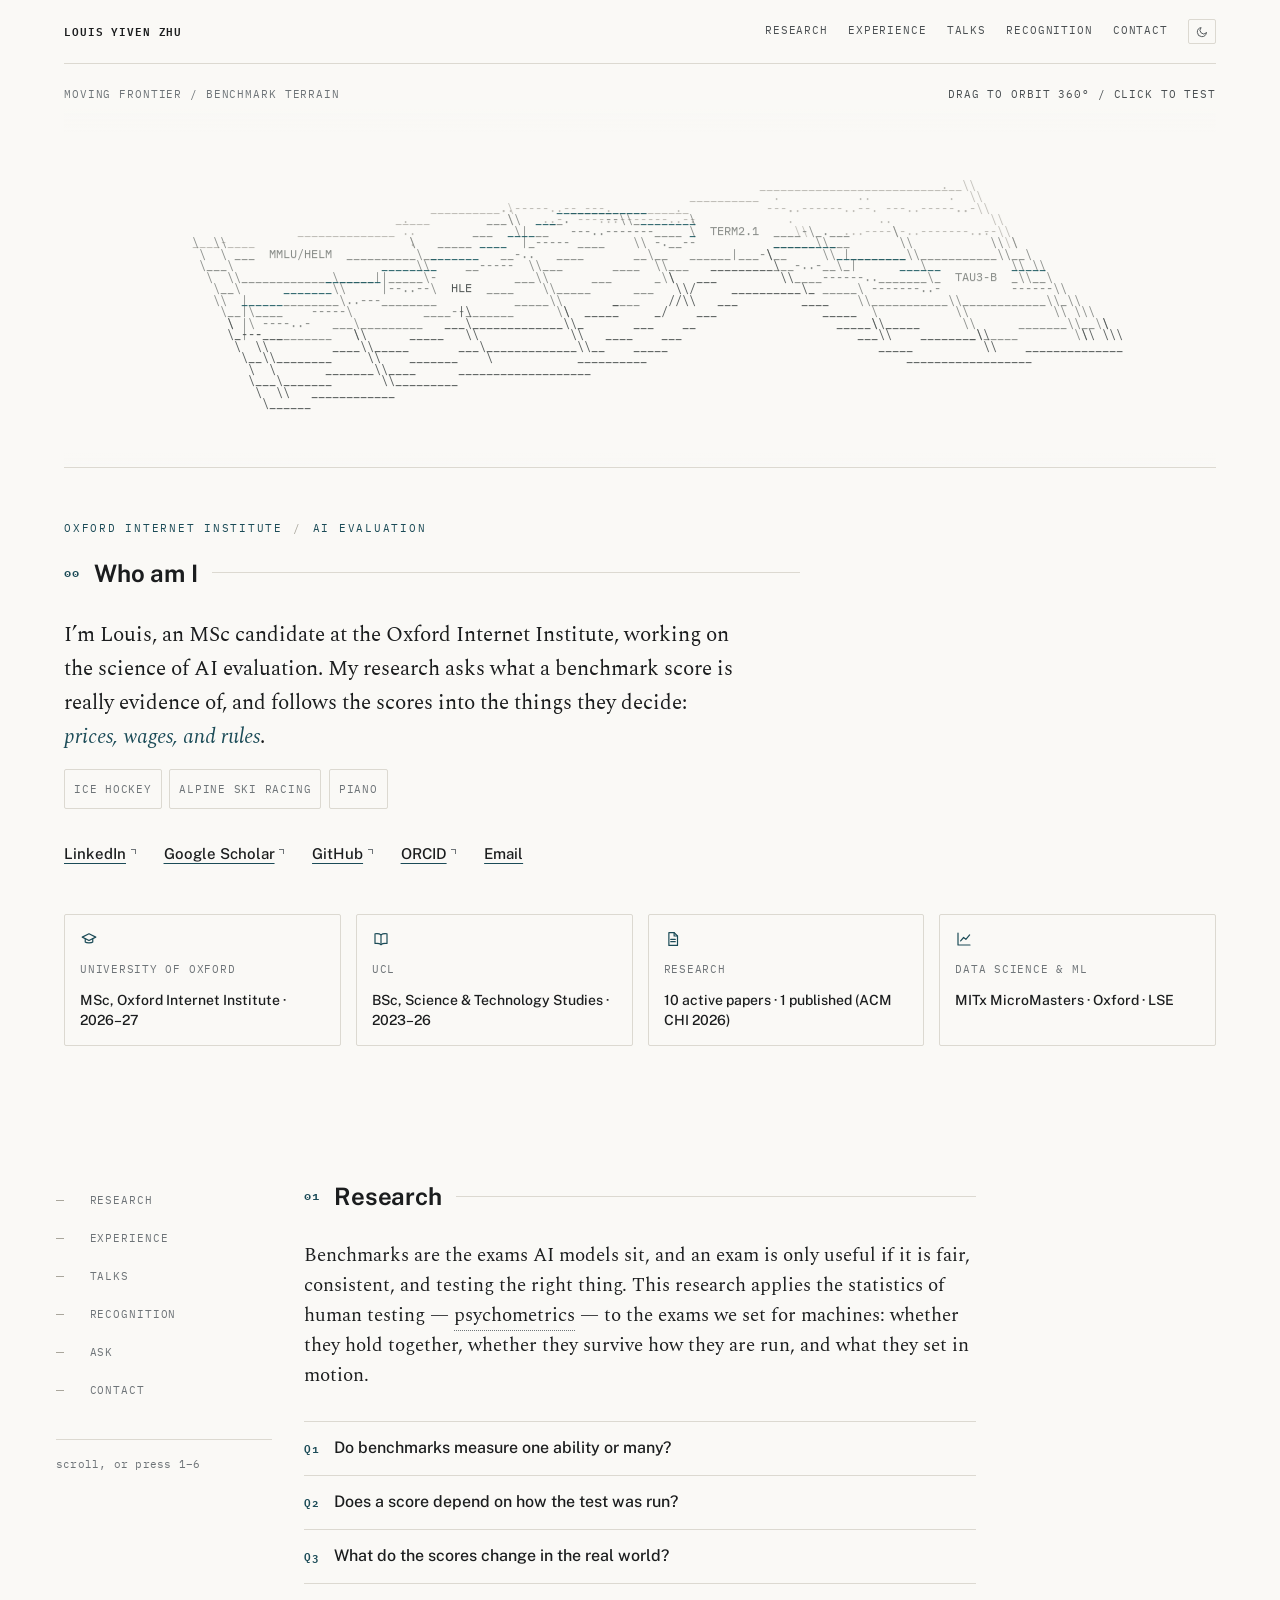
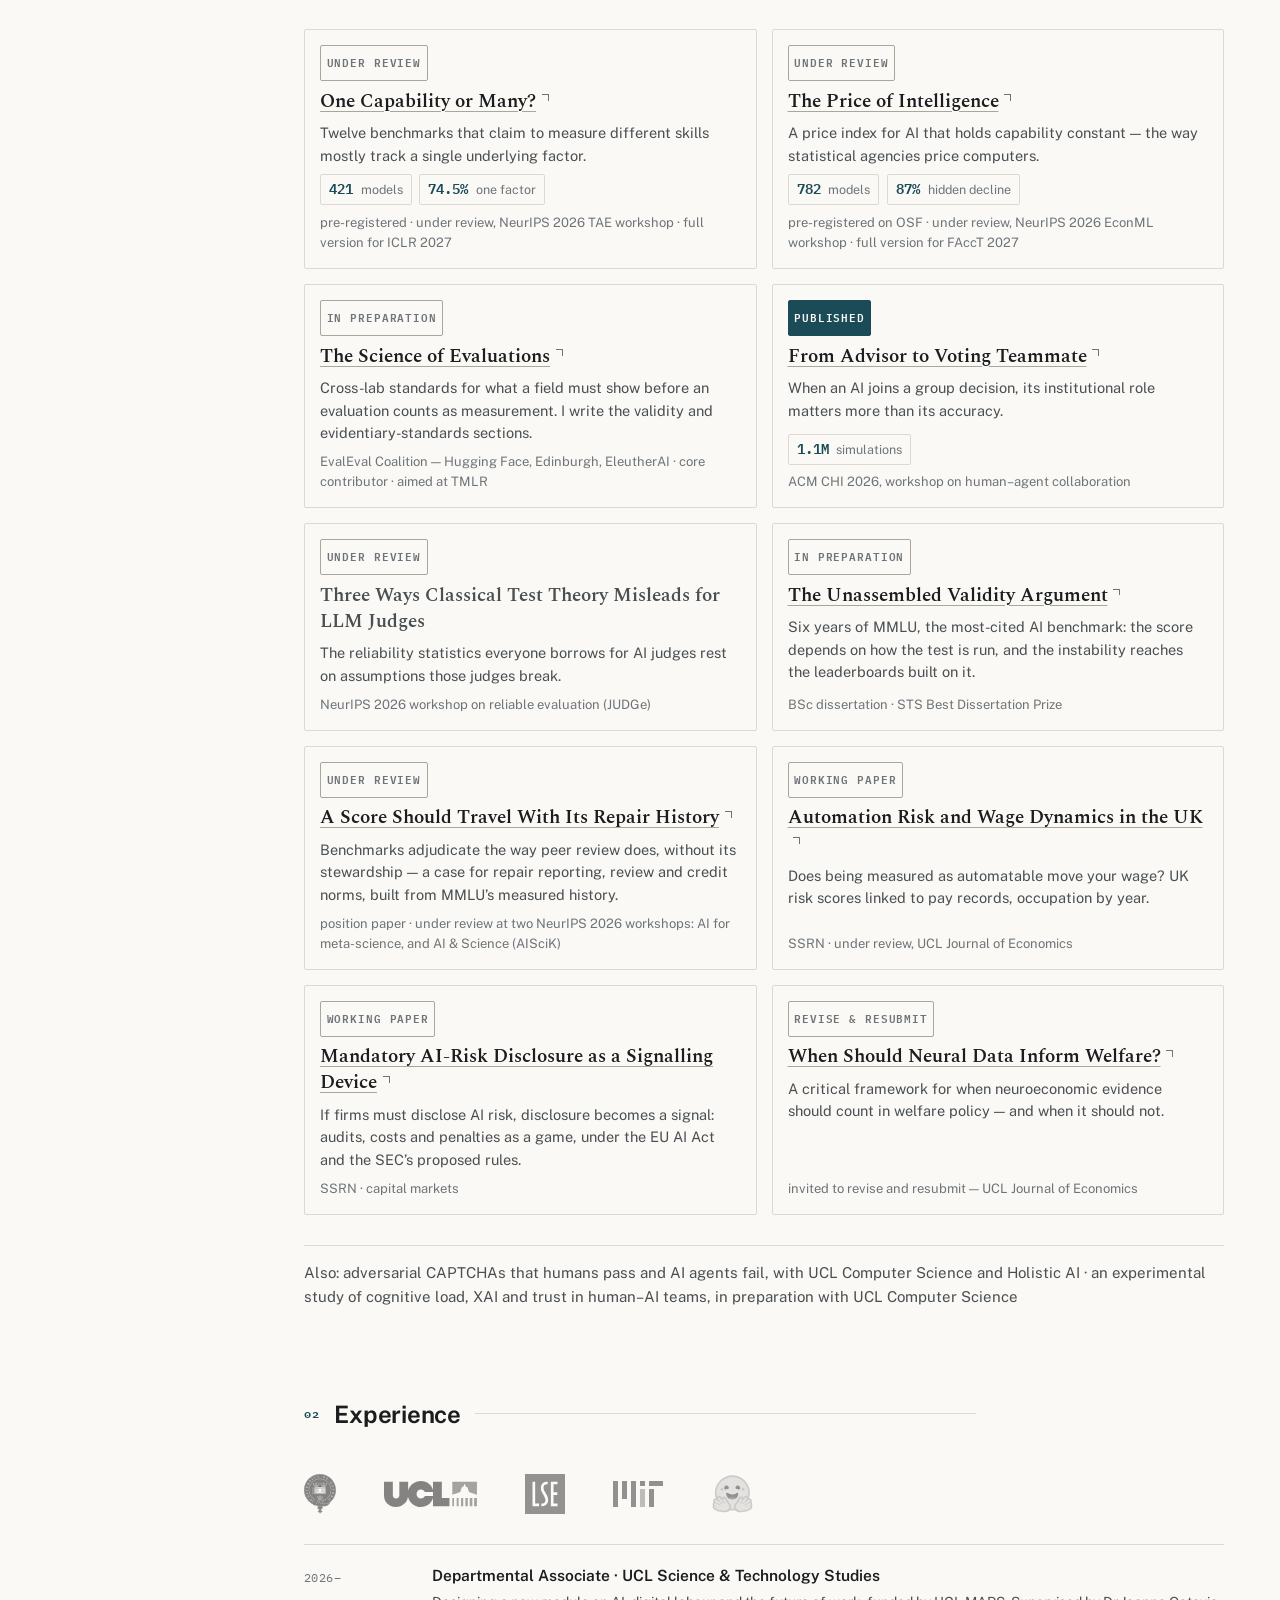
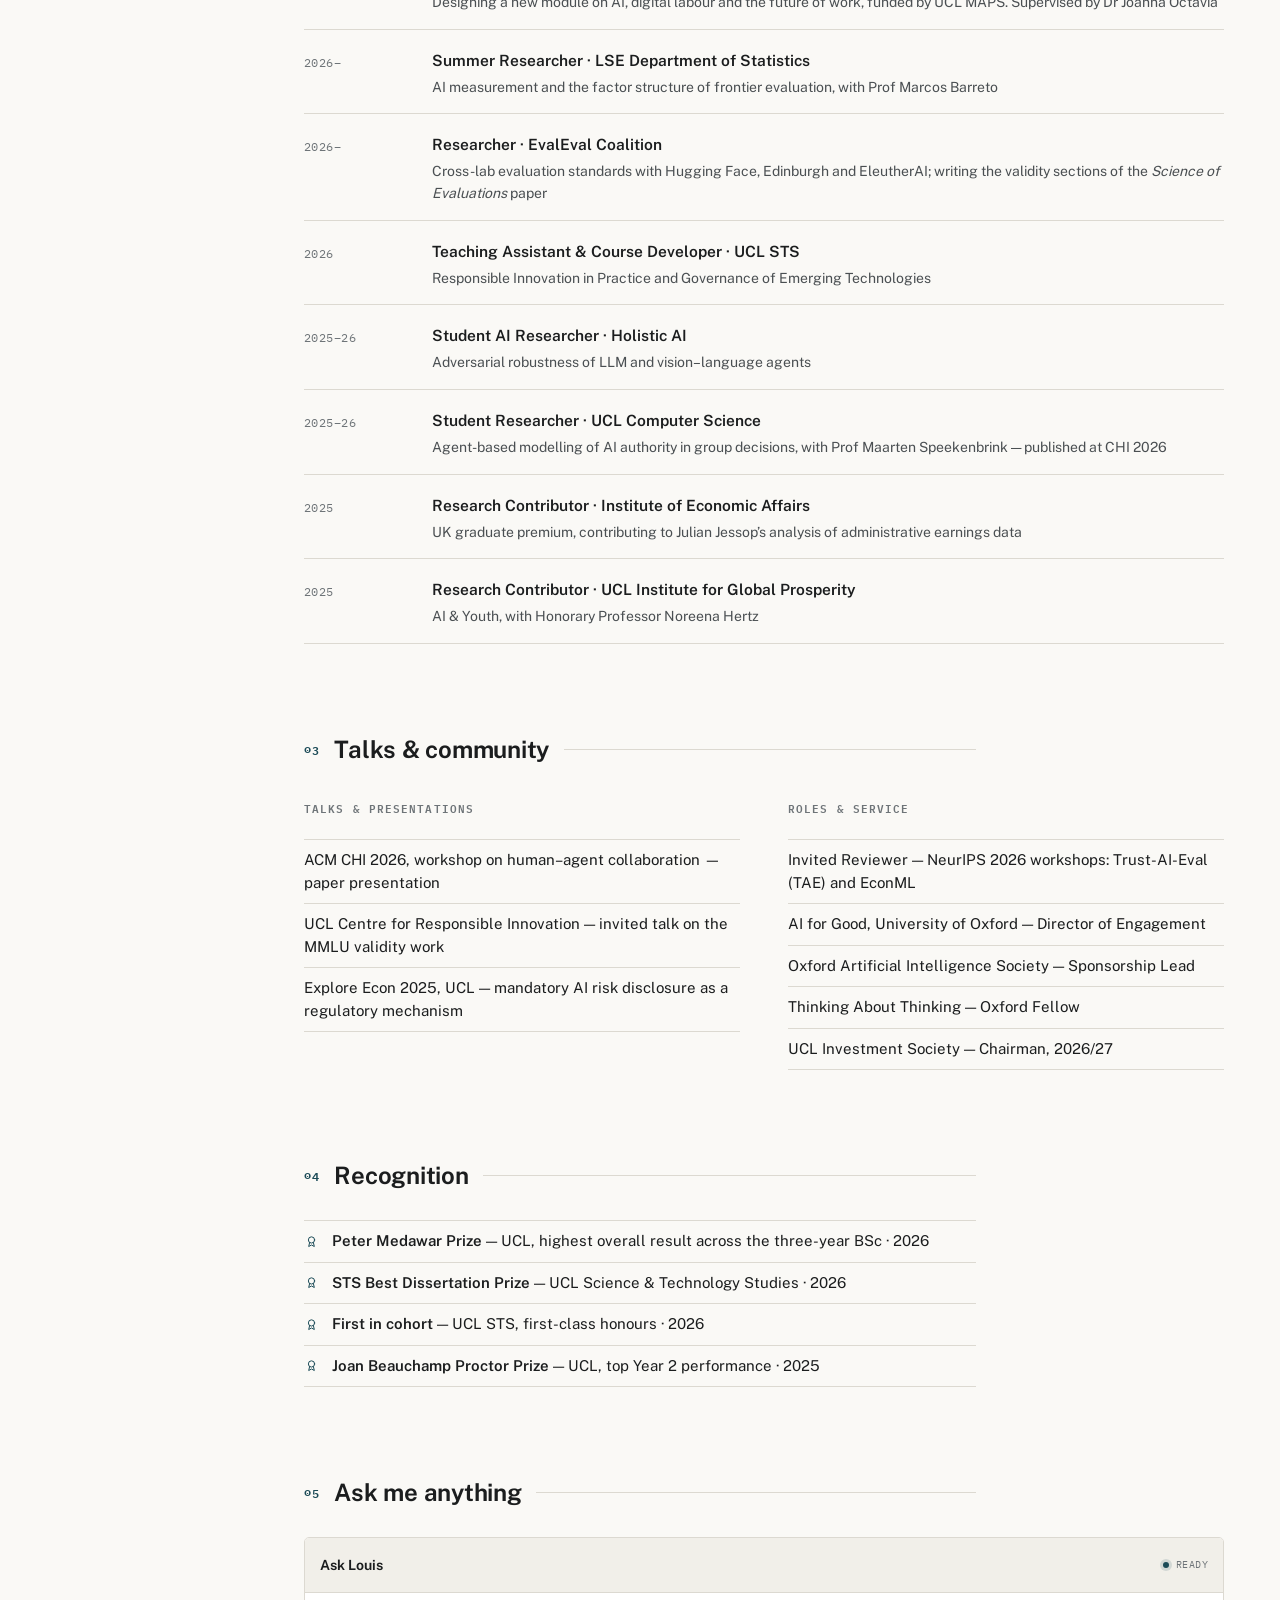
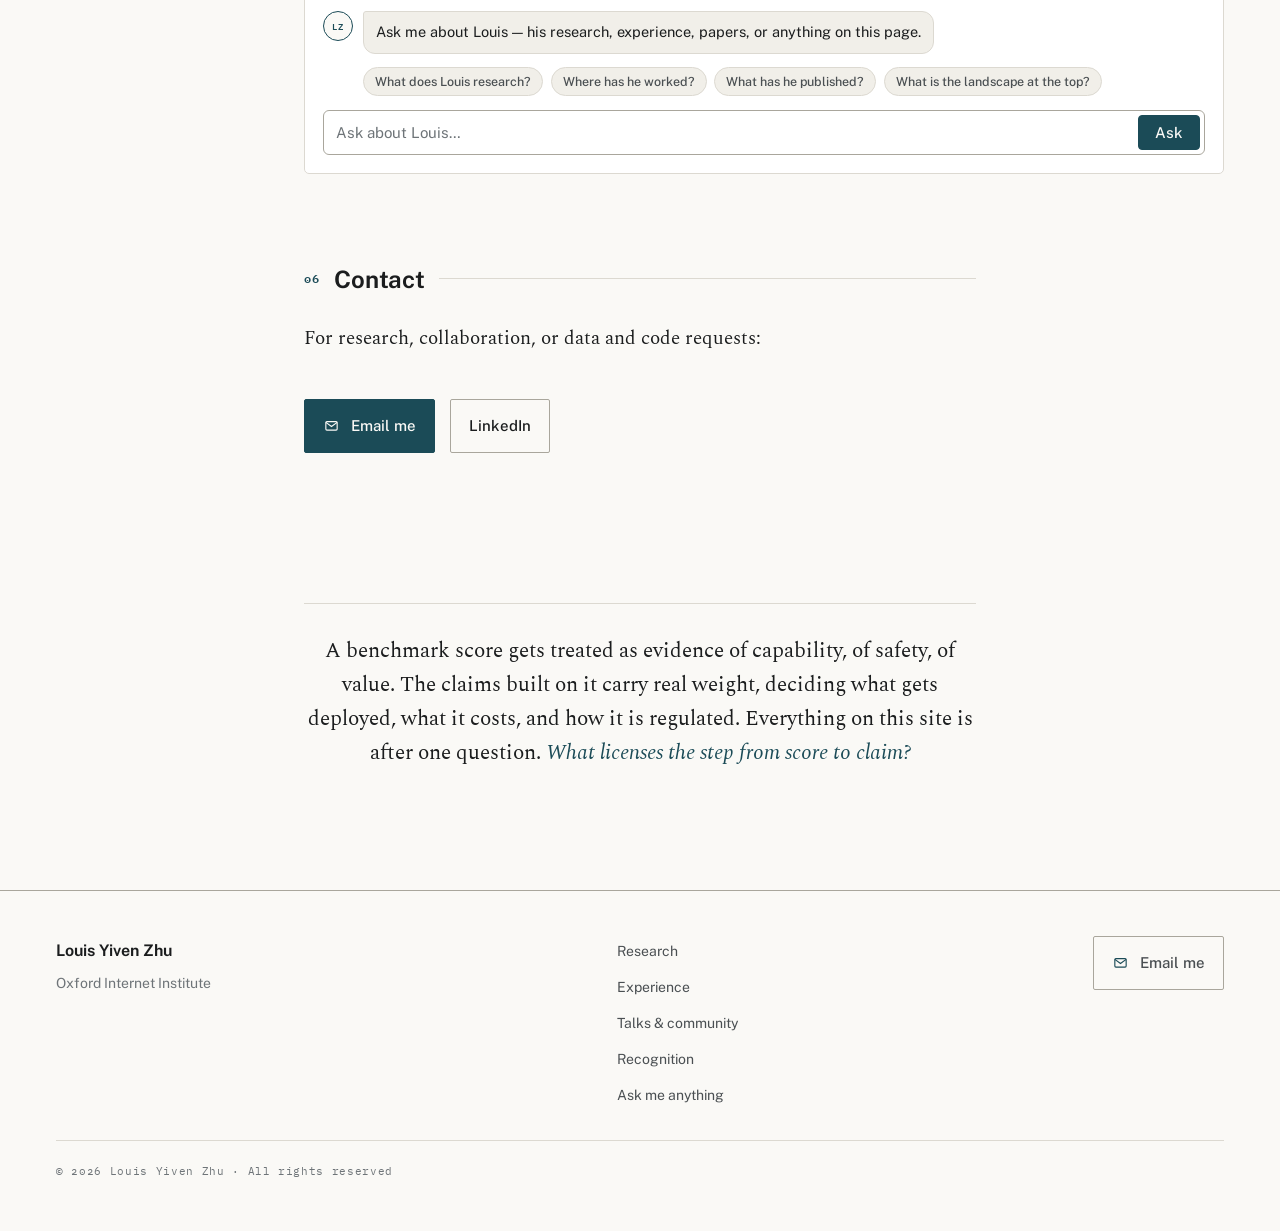
==== index.html @ eb26c384 "Service: also Invited Reviewer for NeurIPS 2026 EconML workshop Co-Authored-By: Claude Fable 5 <nore" ====
<!doctype html>
<html lang="en">
<head>
<meta charset="utf-8">
<meta name="viewport" content="width=device-width, initial-scale=1">
<title>Louis Yiven Zhu</title>
<meta name="description" content="Louis Yiven Zhu — researcher in AI evaluation and measurement. Oxford Internet Institute. Do benchmark scores deserve the weight they carry?">
<meta name="theme-color" content="#FAF9F6">

<link rel="canonical" href="https://louisyzhu.github.io/">
<meta name="author" content="Louis Yiven Zhu">

<!-- who this page is about, for search engines -->
<script type="application/ld+json">
{
  "@context": "https://schema.org",
  "@type": "Person",
  "name": "Louis Yiven Zhu",
  "alternateName": ["Louis Zhu", "Yiven Zhu"],
  "url": "https://louisyzhu.github.io/",
  "jobTitle": "MSc candidate, Oxford Internet Institute",
  "affiliation": { "@type": "CollegeOrUniversity", "name": "University of Oxford" },
  "alumniOf": { "@type": "CollegeOrUniversity", "name": "UCL" },
  "knowsAbout": ["AI evaluation", "psychometrics", "benchmark validity", "economics of AI"],
  "email": "mailto:yiven.zhu@oii.ox.ac.uk",
  "sameAs": [
    "https://www.linkedin.com/in/yiven-z",
    "https://scholar.google.com/citations?user=XCeO1nIAAAAJ",
    "https://github.com/louisyzhu",
    "https://orcid.org/0009-0001-5579-0340"
  ]
}
</script>
<meta property="og:type" content="website">
<meta property="og:url" content="https://louisyzhu.github.io/">
<meta property="og:title" content="Louis Yiven Zhu">
<meta property="og:description" content="Researcher in AI evaluation and measurement — do benchmark scores deserve the weight they carry? Oxford Internet Institute.">
<meta property="og:image" content="https://louisyzhu.github.io/img/og.png">
<meta name="twitter:card" content="summary_large_image">
<meta name="twitter:title" content="Louis Yiven Zhu">
<meta name="twitter:description" content="Researcher in AI evaluation and measurement — do benchmark scores deserve the weight they carry? Oxford Internet Institute.">
<link rel="icon" href="data:image/svg+xml,%3Csvg xmlns='http://www.w3.org/2000/svg' viewBox='0 0 16 16'%3E%3Crect width='16' height='16' fill='%23FAF9F6'/%3E%3Cg fill='%231B4B57'%3E%3Crect x='1' y='1' width='3' height='3'/%3E%3Crect x='5' y='1' width='3' height='3'/%3E%3Crect x='9' y='1' width='3' height='3' opacity='.55'/%3E%3Crect x='13' y='1' width='2' height='3' opacity='.2'/%3E%3Crect x='1' y='5' width='3' height='3'/%3E%3Crect x='5' y='5' width='3' height='3' opacity='.55'/%3E%3Crect x='9' y='5' width='3' height='3' opacity='.2'/%3E%3Crect x='1' y='9' width='3' height='3' opacity='.55'/%3E%3Crect x='5' y='9' width='3' height='3' opacity='.2'/%3E%3Crect x='1' y='13' width='3' height='2' opacity='.2'/%3E%3C/g%3E%3C/svg%3E">

<!-- runs before first paint so a stored theme never flashes -->
<script>var t=localStorage.getItem('theme');if(t)document.documentElement.style.colorScheme=t;</script>

<link rel="preload" href="fonts/spectral-400.woff2" as="font" type="font/woff2" crossorigin>
<link rel="preload" href="fonts/spectral-600.woff2" as="font" type="font/woff2" crossorigin>
<link rel="preload" href="fonts/public-sans-var.woff2" as="font" type="font/woff2" crossorigin>
<link rel="preload" href="fonts/plex-mono-400.woff2" as="font" type="font/woff2" crossorigin>
<link rel="stylesheet" href="styles.css">
</head>
<body id="top">

<svg style="display:none" aria-hidden="true">
  <symbol id="i-cap" viewBox="0 0 24 24"><path d="M3 9.5L12 5l9 4.5-9 4.5-9-4.5z"/><path d="M7 11.8V16c1.8 1.6 8.2 1.6 10 0v-4.2"/></symbol>
  <symbol id="i-award" viewBox="0 0 24 24"><circle cx="12" cy="9.5" r="5"/><path d="M9 13.8L7.5 20l4.5-2.4L16.5 20 15 13.8"/></symbol>
  <symbol id="i-doc" viewBox="0 0 24 24"><path d="M6.5 3.5h7L18 8v12.5H6.5z"/><path d="M13.5 3.5V8H18"/><path d="M9 12.5h6M9 15.5h6"/></symbol>
  <symbol id="i-chart" viewBox="0 0 24 24"><path d="M4 4v16h16"/><path d="M7.5 14.5l4-4.5 3 2.5 5-6"/></symbol>
  <symbol id="i-box" viewBox="0 0 24 24"><path d="M4.5 8L12 4l7.5 4v8L12 20l-7.5-4z"/><path d="M4.5 8L12 12l7.5-4M12 12v8"/></symbol>
  <symbol id="i-shield" viewBox="0 0 24 24"><path d="M12 3.5l7 2.8V12c0 4.5-3 7-7 8.5-4-1.5-7-4-7-8.5V6.3z"/><path d="M9 11.8l2.2 2.2 4-4.4"/></symbol>
  <symbol id="i-book" viewBox="0 0 24 24"><path d="M12 6.5C10 4.8 7 4.5 4 5v13c3-.5 6-.2 8 1.5 2-1.7 5-2 8-1.5V5c-3-.5-6-.2-8 1.5z"/><path d="M12 6.5v13"/></symbol>
  <symbol id="i-mail" viewBox="0 0 24 24"><rect x="4" y="6.5" width="16" height="12" rx="1.5"/><path d="M4.5 8l7.5 5.5L19.5 8"/></symbol>
  <symbol id="i-moon" viewBox="0 0 24 24"><path d="M19.5 13.5A7.8 7.8 0 1110.5 4.5a6.2 6.2 0 009 9z"/></symbol>
</svg>

<a class="skip-link" href="#research">Skip to content</a>
<div class="progress" aria-hidden="true"><b></b></div>

<div class="topbar">
  <p class="wordmark"><a href="#top">Louis Yiven Zhu</a></p>
  <nav aria-label="Primary">
    <a href="#research">research</a>
    <a href="#experience">experience</a>
    <a href="#talks">talks</a>
    <a href="#recognition">recognition</a>
    <a href="#contact">contact</a>
    <button class="icon-btn" id="theme" type="button" aria-label="Invert colours"><svg class="icon"><use href="#i-moon"/></svg></button>
  </nav>
</div>

<!-- ================================================================
     HERO — the moving frontier.
     A live, three-dimensional benchmark landscape drawn only in typed
     characters. Its highlighted frontier moves as the terrain changes;
     hover bends it, dragging changes the view, and clicking sends an
     evaluation pulse across the surface.
     ================================================================ -->
<header class="hero-wrap" id="intro">
  <figure class="banner" id="field" data-scene="frontier" role="img" tabindex="0" aria-label="An interactive three-dimensional ASCII landscape. A raised capability frontier moves across labeled regions for real AI evaluations as the terrain changes. Hover deforms the surface, drag horizontally to orbit through 360 degrees, and click to send an evaluation pulse. Arrow keys orbit the scene and Enter sends the same pulse.">
    <noscript><style>.banner .stack{display:none}.banner{border:0}</style></noscript>
    <div class="banner-head" aria-hidden="true">
      <span>Moving frontier / benchmark terrain</span>
      <span class="hint frontier-readout">drag to orbit 360&deg; &middot; click to test</span>
    </div>
    <div class="stack" aria-hidden="true">
      <pre class="l-far"></pre>
      <pre class="l-ghost"></pre>
      <pre class="l-mid"></pre>
      <pre class="l-near"></pre>
      <pre class="crest"></pre>
      <div class="mist"></div>
    </div>
  </figure>

  <div class="hero">
    <p class="eyebrow"><span>Oxford Internet Institute</span><span class="eyebrow-sep" aria-hidden="true">/</span><span>AI Evaluation</span></p>
    <h1 class="sec-h"><span class="n">00</span>Who am I</h1>
    <p class="lede">I&rsquo;m Louis, an MSc candidate at the Oxford Internet Institute, working on the science of AI evaluation. My research asks what a benchmark score is really evidence of, and follows the scores into the things they decide: <em>prices, wages, and rules</em>.</p>
    <p class="offdesk"><span>ice hockey</span><span>alpine ski racing</span><span>piano</span></p>
    <div class="utility">
      <a class="ext" href="https://www.linkedin.com/in/yiven-z">LinkedIn</a>
      <a class="ext" href="https://scholar.google.com/citations?user=XCeO1nIAAAAJ&amp;hl=en">Google Scholar</a>
      <a class="ext" href="https://github.com/louisyzhu">GitHub</a>
      <a class="ext" href="https://orcid.org/0009-0001-5579-0340">ORCID</a>
      <a href="mailto:yiven.zhu@oii.ox.ac.uk">Email</a>
    </div>
  </div>

  <ul class="facts">
    <li class="fact"><svg class="icon"><use href="#i-cap"/></svg><span class="fact-k">University of Oxford</span><span class="fact-v">MSc, Oxford Internet Institute &middot; 2026&ndash;27</span></li>
    <li class="fact"><svg class="icon"><use href="#i-book"/></svg><span class="fact-k">UCL</span><span class="fact-v">BSc, Science &amp; Technology Studies &middot; 2023&ndash;26</span></li>
    <li class="fact"><svg class="icon"><use href="#i-doc"/></svg><span class="fact-k">Research</span><span class="fact-v">10 active papers &middot; 1 published (ACM CHI 2026)</span></li>
    <li class="fact"><svg class="icon"><use href="#i-chart"/></svg><span class="fact-k">Data Science &amp; ML</span><span class="fact-v">MITx MicroMasters &middot; Oxford &middot; LSE</span></li>
  </ul>
</header>

<main>

  <nav class="spine" aria-label="Sections">
    <ol>
      <li><a href="#research"><span>research</span></a></li>
      <li><a href="#experience"><span>experience</span></a></li>
      <li><a href="#talks"><span>talks</span></a></li>
      <li><a href="#recognition"><span>recognition</span></a></li>
      <li><a href="#ask"><span>ask</span></a></li>
      <li><a href="#contact"><span>contact</span></a></li>
    </ol>
    <p class="legend">scroll, or press 1&ndash;6</p>
  </nav>

  <!-- ============================================================ -->
  <section id="research">
    <h2><span class="n">01</span>Research</h2>

    <p>Benchmarks are the exams AI models sit, and an exam is only useful if it is fair, consistent, and testing the right thing. This research applies the statistics of human testing &mdash; <span class="pop term" tabindex="0">psychometrics<span class="pop-body" role="note">The statistical field behind standardised testing: how to tell whether a test is reliable, comparable, and measuring what it claims.</span></span> &mdash; to the exams we set for machines: whether they hold together, whether they survive how they are run, and what they set in motion.</p>

    <ol class="qlist">
      <li><span class="q-n">Q1</span>Do benchmarks measure one ability or many?</li>
      <li><span class="q-n">Q2</span>Does a score depend on how the test was run?</li>
      <li><span class="q-n">Q3</span>What do the scores change in the real world?</li>
    </ol>

    <div class="pubs">
      <article class="pub">
        <div class="pub-top"><span class="status is-pending">under review</span></div>
        <h3 class="pub-title"><a class="ext" href="https://github.com/louisyzhu/frontier-ai-economic-validity">One Capability or Many?</a></h3>
        <p>Twelve benchmarks that claim to measure different skills mostly track a single underlying factor.</p>
        <p class="stat-row">
          <span class="pop"><span class="stat-chip" tabindex="0"><b>421</b> models</span><span class="pop-body" role="note">Hash-pinned frontier model configurations in the frozen twelve-benchmark battery.</span></span>
          <span class="pop"><span class="stat-chip" tabindex="0"><b>74.5%</b> one factor</span><span class="pop-body" role="note">Share of common variance on the first factor, exploratory factor analysis. As reported in the manuscript.</span></span>
        </p>
        <p class="pub-meta">pre-registered &middot; under review, NeurIPS 2026 TAE workshop &middot; full version for ICLR 2027</p>
      </article>

      <article class="pub">
        <div class="pub-top"><span class="status is-pending">under review</span></div>
        <h3 class="pub-title"><a class="ext" href="https://doi.org/10.17605/OSF.IO/5UQJ2">The Price of Intelligence</a></h3>
        <p>A price index for AI that holds capability constant &mdash; the way statistical agencies price computers.</p>
        <p class="stat-row">
          <span class="pop"><span class="stat-chip" tabindex="0"><b>782</b> models</span><span class="pop-body" role="note">Models in the frozen 31-month price panel, each observation with source URL and archive timestamp.</span></span>
          <span class="pop"><span class="stat-chip" tabindex="0"><b>87%</b> hidden decline</span><span class="pop-body" role="note">Share of the measured decline in the price of capability that standard matched-model methods cannot see, because it arrives through new models rather than price cuts on old ones.</span></span>
        </p>
        <p class="pub-meta">pre-registered on OSF &middot; under review, NeurIPS 2026 EconML workshop &middot; full version for FAccT 2027</p>
      </article>

      <article class="pub">
        <div class="pub-top"><span class="status is-pending">in preparation</span></div>
        <h3 class="pub-title"><a class="ext" href="https://evalevalai.com">The Science of Evaluations</a></h3>
        <p>Cross-lab standards for what a field must show before an evaluation counts as measurement. I write the validity and evidentiary-standards sections.</p>
        <p class="pub-meta">EvalEval Coalition &mdash; Hugging Face, Edinburgh, EleutherAI &middot; core contributor &middot; aimed at TMLR</p>
      </article>

      <article class="pub">
        <div class="pub-top"><span class="status is-published">published</span></div>
        <h3 class="pub-title"><a class="ext" href="https://chi26workshop-human-agent-collaboration.hailab.io/assets/papers/36%20-%20From%20Advisor%20to%20Voting%20Teammate%20Institutional%20Authority%20and%20Information%20Structures%20of%20AI%20Agents%20in%20Bounded-Rational%20Human%20Groups.pdf">From Advisor to Voting Teammate</a></h3>
        <p>When an AI joins a group decision, its institutional role matters more than its accuracy.</p>
        <p class="stat-row">
          <span class="pop"><span class="stat-chip" tabindex="0"><b>1.1M</b> simulations</span><span class="pop-body" role="note">Runs of the agent-based model across authority structures and information conditions.</span></span>
        </p>
        <p class="pub-meta">ACM CHI 2026, workshop on human&ndash;agent collaboration</p>
      </article>

      <article class="pub">
        <div class="pub-top"><span class="status is-pending">under review</span></div>
        <h3 class="pub-title"><a data-todo="ctt-pdf">Three Ways Classical Test Theory Misleads for LLM Judges</a></h3>
        <p>The reliability statistics everyone borrows for AI judges rest on assumptions those judges break.</p>
        <p class="pub-meta">NeurIPS 2026 workshop on reliable evaluation (JUDGe)</p>
      </article>

      <article class="pub">
        <div class="pub-top"><span class="status is-pending">in preparation</span></div>
        <h3 class="pub-title"><a class="ext" href="https://drive.google.com/file/d/16Pul0tHNa0pGW-a8w9Y53BetsqL0BqaO/view">The Unassembled Validity Argument</a></h3>
        <p>Six years of MMLU, the most-cited AI benchmark: the score depends on how the test is run, and the instability reaches the leaderboards built on it.</p>
        <p class="pub-meta">BSc dissertation &middot; STS Best Dissertation Prize</p>
      </article>

      <article class="pub">
        <div class="pub-top"><span class="status is-pending">under review</span></div>
        <h3 class="pub-title"><a class="ext" href="https://doi.org/10.31235/osf.io/7bg8r_v1">A Score Should Travel With Its Repair History</a></h3>
        <p>Benchmarks adjudicate the way peer review does, without its stewardship &mdash; a case for repair reporting, review and credit norms, built from MMLU&rsquo;s measured history.</p>
        <p class="pub-meta">position paper &middot; under review at two NeurIPS 2026 workshops: AI for meta-science, and AI &amp; Science (AISciK)</p>
      </article>

      <article class="pub">
        <div class="pub-top"><span class="status is-pending">working paper</span></div>
        <h3 class="pub-title"><a class="ext" href="https://doi.org/10.2139/ssrn.5736503">Automation Risk and Wage Dynamics in the UK</a></h3>
        <p>Does being measured as automatable move your wage? UK risk scores linked to pay records, occupation by year.</p>
        <p class="pub-meta">SSRN &middot; under review, UCL Journal of Economics</p>
      </article>

      <article class="pub">
        <div class="pub-top"><span class="status is-pending">working paper</span></div>
        <h3 class="pub-title"><a class="ext" href="https://doi.org/10.2139/ssrn.5736722">Mandatory AI-Risk Disclosure as a Signalling Device</a></h3>
        <p>If firms must disclose AI risk, disclosure becomes a signal: audits, costs and penalties as a game, under the EU AI Act and the SEC&rsquo;s proposed rules.</p>
        <p class="pub-meta">SSRN &middot; capital markets</p>
      </article>

      <article class="pub">
        <div class="pub-top"><span class="status is-pending">revise &amp; resubmit</span></div>
        <h3 class="pub-title"><a class="ext" href="https://doi.org/10.48550/arXiv.2511.19548">When Should Neural Data Inform Welfare?</a></h3>
        <p>A critical framework for when neuroeconomic evidence should count in welfare policy &mdash; and when it should not.</p>
        <p class="pub-meta">invited to revise and resubmit &mdash; UCL Journal of Economics</p>
      </article>
    </div>

    <p class="also">Also: adversarial CAPTCHAs that humans pass and AI agents fail, with UCL&nbsp;Computer&nbsp;Science and Holistic&nbsp;AI &middot; an experimental study of cognitive load, XAI and trust in human&ndash;AI teams, in preparation with UCL&nbsp;Computer&nbsp;Science</p>
  </section>

  <!-- ============================================================ -->
  <section id="experience">
    <h2><span class="n">02</span>Experience</h2>

    <div class="orgs" aria-label="Institutions">
      <img src="img/oxford.svg" alt="University of Oxford" class="org org-tall">
      <img src="img/ucl.svg" alt="UCL" class="org">
      <img src="img/lse.svg" alt="LSE" class="org org-tall">
      <img src="img/mit.svg" alt="MIT" class="org">
      <img src="img/hf.svg" alt="Hugging Face" class="org org-tall">
    </div>

    <div class="xp-list">
      <div class="xp">
        <span class="xp-when">2026&ndash;</span>
        <div class="xp-body">
          <p class="xp-role">Departmental Associate &middot; UCL Science &amp; Technology Studies</p>
          <p class="xp-desc">Designing a new module on AI, digital labour and the future of work, funded by UCL MAPS. Supervised by Dr Joanna Octavia</p>
        </div>
      </div>
      <div class="xp">
        <span class="xp-when">2026&ndash;</span>
        <div class="xp-body">
          <p class="xp-role">Summer Researcher &middot; LSE Department of Statistics</p>
          <p class="xp-desc">AI measurement and the factor structure of frontier evaluation, with Prof Marcos Barreto</p>
        </div>
      </div>
      <div class="xp">
        <span class="xp-when">2026&ndash;</span>
        <div class="xp-body">
          <p class="xp-role">Researcher &middot; EvalEval Coalition</p>
          <p class="xp-desc">Cross-lab evaluation standards with Hugging Face, Edinburgh and EleutherAI; writing the validity sections of the <em>Science of Evaluations</em> paper</p>
        </div>
      </div>
      <div class="xp">
        <span class="xp-when">2026</span>
        <div class="xp-body">
          <p class="xp-role">Teaching Assistant &amp; Course Developer &middot; UCL STS</p>
          <p class="xp-desc">Responsible Innovation in Practice and Governance of Emerging Technologies</p>
        </div>
      </div>
      <div class="xp">
        <span class="xp-when">2025&ndash;26</span>
        <div class="xp-body">
          <p class="xp-role">Student AI Researcher &middot; Holistic AI</p>
          <p class="xp-desc">Adversarial robustness of LLM and vision&ndash;language agents</p>
        </div>
      </div>
      <div class="xp">
        <span class="xp-when">2025&ndash;26</span>
        <div class="xp-body">
          <p class="xp-role">Student Researcher &middot; UCL Computer Science</p>
          <p class="xp-desc">Agent-based modelling of AI authority in group decisions, with Prof Maarten Speekenbrink &mdash; published at CHI 2026</p>
        </div>
      </div>
      <div class="xp">
        <span class="xp-when">2025</span>
        <div class="xp-body">
          <p class="xp-role">Research Contributor &middot; Institute of Economic Affairs</p>
          <p class="xp-desc">UK graduate premium, contributing to Julian Jessop&rsquo;s analysis of administrative earnings data</p>
        </div>
      </div>
      <div class="xp">
        <span class="xp-when">2025</span>
        <div class="xp-body">
          <p class="xp-role">Research Contributor &middot; UCL Institute for Global Prosperity</p>
          <p class="xp-desc">AI &amp; Youth, with Honorary Professor Noreena Hertz</p>
        </div>
      </div>
    </div>
  </section>

  <!-- ============================================================ -->
  <section id="talks">
    <h2><span class="n">03</span>Talks &amp; community</h2>

    <div class="cols-2">
      <div>
        <h3 class="mini-h">Talks &amp; presentations</h3>
        <ul class="plain-list">
          <li>ACM CHI 2026, workshop on human&ndash;agent collaboration &mdash; paper presentation</li>
          <li>UCL Centre for Responsible Innovation &mdash; invited talk on the MMLU validity work</li>
          <li>Explore Econ 2025, UCL &mdash; mandatory AI risk disclosure as a regulatory mechanism</li>
        </ul>
      </div>
      <div>
        <h3 class="mini-h">Roles &amp; service</h3>
        <ul class="plain-list">
          <li>Invited Reviewer &mdash; NeurIPS 2026 workshops: Trust-AI-Eval (TAE) and EconML</li>
          <li>AI for Good, University of Oxford &mdash; Director of Engagement</li>
          <li>Oxford Artificial Intelligence Society &mdash; Sponsorship Lead</li>
          <li>Thinking About Thinking &mdash; Oxford Fellow</li>
          <li>UCL Investment Society &mdash; Chairman, 2026/27</li>
        </ul>
      </div>
    </div>
  </section>

  <!-- ============================================================ -->
  <section id="recognition">
    <h2><span class="n">04</span>Recognition</h2>

    <ul class="plain-list award-list">
      <li><svg class="icon"><use href="#i-award"/></svg><span><strong>Peter Medawar Prize</strong> &mdash; UCL, highest overall result across the three-year BSc &middot; 2026</span></li>
      <li><svg class="icon"><use href="#i-award"/></svg><span><strong>STS Best Dissertation Prize</strong> &mdash; UCL Science &amp; Technology Studies &middot; 2026</span></li>
      <li><svg class="icon"><use href="#i-award"/></svg><span><strong>First in cohort</strong> &mdash; UCL STS, first-class honours &middot; 2026</span></li>
      <li><svg class="icon"><use href="#i-award"/></svg><span><strong>Joan Beauchamp Proctor Prize</strong> &mdash; UCL, top Year 2 performance &middot; 2025</span></li>
    </ul>
  </section>

  <!-- ============================================================ -->
  <section id="ask">
    <h2><span class="n">05</span>Ask me anything</h2>

    <div class="chat">
      <div class="chat-head">
        <div>
          <strong>Ask Louis</strong>
        </div>
        <span class="chat-state"><i></i>ready</span>
      </div>
      <div class="chat-log" id="chat-log" aria-live="polite"></div>
      <div class="chat-chips" id="chat-chips">
        <button type="button">What does Louis research?</button>
        <button type="button">Where has he worked?</button>
        <button type="button">What has he published?</button>
        <button type="button">What is the landscape at the top?</button>
      </div>
      <form class="chat-bar" id="chat-form">
        <input id="chat-in" type="text" placeholder="Ask about Louis&hellip;" autocomplete="off" aria-label="Ask a question about Louis">
        <button class="email-card" type="submit">Ask</button>
      </form>
    </div>
  </section>

  <!-- ============================================================ -->
  <section id="contact">
    <h2><span class="n">06</span>Contact</h2>

    <p>For research, collaboration, or data and code requests:</p>

    <p class="email"><a class="email-card" href="mailto:yiven.zhu@oii.ox.ac.uk"><svg class="icon"><use href="#i-mail"/></svg>Email me</a>
    <a class="email-card" href="https://www.linkedin.com/in/yiven-z">LinkedIn</a></p>
  </section>

</main>

<aside class="outro">
  <p>A benchmark score gets treated as evidence of capability, of safety, of value. The claims built on it carry real weight, deciding what gets deployed, what it costs, and how it is regulated. Everything on this site is after one question. <em>What licenses the step from score to claim?</em></p>
</aside>

<footer class="page-footer">
  <div class="foot-grid">
    <div>
      <p class="foot-name">Louis Yiven Zhu</p>
      <p class="foot-sub">Oxford Internet Institute</p>
    </div>
    <nav class="foot-toc" aria-label="Footer">
      <a href="#research">Research</a>
      <a href="#experience">Experience</a>
      <a href="#talks">Talks &amp; community</a>
      <a href="#recognition">Recognition</a>
      <a href="#ask">Ask me anything</a>
    </nav>
    <div class="foot-contact">
      <a class="email-card" href="mailto:yiven.zhu@oii.ox.ac.uk"><svg class="icon"><use href="#i-mail"/></svg>Email me</a>
    </div>
  </div>
  <p class="foot-legal">&copy; 2026 Louis Yiven Zhu &middot; All rights reserved</p>
</footer>

<script src="banner.js"></script>
<script src="site.js"></script>
<script src="ask.js"></script>
</body>
</html>
---- styles.css ----
/* =====================================================================
   Louis Yiven Zhu — personal site
   hand-written. no build step. no framework. no CDN.

   Bone paper, one petrol ink for meaning, Spectral for prose,
   Public Sans for labels, Plex Mono for data. Margins sit on a 30px
   grid; colour is never decorative.
   ===================================================================== */

/* ------------------------------------------------------------------ */
/* 0. FACES — all SIL OFL, all first-party                             */
/* ------------------------------------------------------------------ */

@font-face {
  font-family: "Spectral";
  src: url("fonts/spectral-400.woff2") format("woff2");
  font-weight: 400; font-style: normal; font-display: swap;
}
@font-face {
  font-family: "Spectral";
  src: url("fonts/spectral-400i.woff2") format("woff2");
  font-weight: 400; font-style: italic; font-display: swap;
}
@font-face {
  font-family: "Spectral";
  src: url("fonts/spectral-600.woff2") format("woff2");
  font-weight: 600; font-style: normal; font-display: swap;
}
@font-face {
  font-family: "Public Sans";
  src: url("fonts/public-sans-var.woff2") format("woff2");
  font-weight: 100 900; font-style: normal; font-display: swap;
}
@font-face {
  font-family: "IBM Plex Mono";
  src: url("fonts/plex-mono-400.woff2") format("woff2");
  font-weight: 400; font-style: normal; font-display: swap;
}
@font-face {
  font-family: "IBM Plex Mono";
  src: url("fonts/plex-mono-600.woff2") format("woff2");
  font-weight: 600; font-style: normal; font-display: swap;
}

/* ------------------------------------------------------------------ */
/* 1. TOKENS                                                           */
/* ------------------------------------------------------------------ */

:root {
  /* light is the default for everyone; dark is a choice via the toggle */
  color-scheme: light;

  /* surfaces */
  --paper:        light-dark(#FAF9F6, #16181A);
  --paper-sunk:   light-dark(#F1EFE9, #1E2124);
  --paper-raised: light-dark(#FFFFFF, #23272A);

  /* inks */
  --ink:          light-dark(#1B1D1E, #E6E4DF);
  --ink-2:        light-dark(#4A4F52, #B2AFa8);
  --ink-3:        light-dark(#6E7478, #8C9092);

  /* rules */
  --rule:         light-dark(#DCD9D1, #32373A);
  --rule-strong:  light-dark(#A9A69C, #4C5255);

  /* signal — dark mode runs muted eucalyptus, not neon cyan */
  --signal:       light-dark(#1B4B57, #9FC6BB);
  --signal-lift:  light-dark(#0F3944, #C2DCD3);
  --signal-wash:  light-dark(rgba(27, 75, 87, .14), rgba(159, 198, 187, .16));

  /* The field has three legible depths. Teal identifies the moving
     capability frontier and user-triggered evaluation pulses. */
  --line-far:     light-dark(#BCBAB4, #484E4F);
  --line-mid:     light-dark(#858985, #717978);
  --line-near:    light-dark(#4E5453, #AAB0AC);
  --line-accent:  light-dark(#1B5961, #9FC6BB);

  /* type */
  --font-prose: "Spectral", Charter, "Iowan Old Style", Georgia, serif;
  --font-label: "Public Sans", -apple-system, "Helvetica Neue", Arial, sans-serif;
  --font-data:  "IBM Plex Mono", ui-monospace, "SF Mono", Menlo, monospace;

  /* rhythm */
  --line: 30px;
  --measure: 42rem;
  --note: 14rem;
  --gutter: 2rem;
  --edge: 1.5rem;
  --page-max: 1200px;

  /* motion */
  --ease-quiet: cubic-bezier(.22, .61, .36, 1);
  --ease-tick:  cubic-bezier(.40, .00, .20, 1);
}

/* ------------------------------------------------------------------ */
/* 2. BASE                                                             */
/* ------------------------------------------------------------------ */

*, *::before, *::after { box-sizing: border-box; }

html { scroll-behavior: smooth; }

body {
  margin: 0;
  background: var(--paper);
  color: var(--ink);
  font-family: var(--font-prose);
  font-size: 19px;
  line-height: var(--line);
  font-variant-numeric: oldstyle-nums proportional-nums;
  font-feature-settings: 'onum' 1, 'pnum' 1, 'liga' 1, 'kern' 1;
  text-rendering: optimizeLegibility;
  -webkit-font-smoothing: antialiased;
  -moz-osx-font-smoothing: grayscale;
}

html.theming body,
html.theming body * { transition: background-color 240ms linear, color 240ms linear, border-color 240ms linear; }

table, .fig, .stat, code, .status, .spine, .banner, .stat-chip b, .xp-when {
  font-variant-numeric: lining-nums tabular-nums;
  font-feature-settings: 'lnum' 1, 'tnum' 1;
}

p { margin: 0 0 15px; }
p:last-child { margin-bottom: 0; }
h1, h2, h3 { margin: 0; font-weight: 600; }

::selection { background: var(--signal-wash); }

:focus-visible {
  outline: 2px solid var(--signal);
  outline-offset: 2px;
  border-radius: 2px;
}

[id] { scroll-margin-top: calc(var(--line) * 2); }

.skip-link {
  position: absolute; left: -9999px;
  background: var(--paper-raised); color: var(--ink);
  padding: .5rem 1rem; border: 1px solid var(--rule-strong); z-index: 60;
}
.skip-link:focus { left: 1rem; top: 1rem; }

.progress {
  position: fixed; top: 0; left: 0; right: 0;
  height: 2px; z-index: 55; pointer-events: none;
}
.progress b {
  display: block; height: 100%;
  background: var(--signal);
  transform: scaleX(0);
  transform-origin: left;
  opacity: .8;
}

.icon {
  width: 1.05em; height: 1.05em;
  fill: none; stroke: currentColor;
  stroke-width: 1.6; stroke-linecap: round; stroke-linejoin: round;
  vertical-align: -0.18em; flex-shrink: 0;
}

/* ------------------------------------------------------------------ */
/* 3. GRID                                                             */
/* ------------------------------------------------------------------ */

main, .page-footer {
  display: grid;
  grid-template-columns:
    [screen-start] minmax(var(--edge), 1fr)
    [page-start note-start] minmax(0, var(--note))
    [text-start] min(var(--measure), 100% - var(--edge) * 2)
    [text-end] minmax(0, var(--note))
    [note-end page-end] minmax(var(--edge), 1fr)
    [screen-end];
  column-gap: var(--gutter);
}

.page-footer > * { grid-column: page; }

main > section {
  grid-column: text-start / note-end;
  display: grid;
  grid-template-columns: subgrid;
  align-content: start;
}
main > section > * { grid-column: text; }

.l-note { grid-column: text-end / note-end; }

@media (max-width: 64rem) {
  main, .page-footer {
    grid-template-columns:
      [screen-start] var(--edge)
      [page-start note-start text-start] minmax(0, 1fr)
      [text-end note-end page-end] var(--edge)
      [screen-end];
    column-gap: 0;
  }
}

/* ------------------------------------------------------------------ */
/* 4. TOPBAR                                                           */
/* ------------------------------------------------------------------ */

.topbar {
  display: flex;
  justify-content: space-between;
  align-items: center;
  gap: 7.5px 1.5rem;
  flex-wrap: wrap;
  padding: 15px var(--edge);
  max-width: var(--page-max);
  margin: 0 auto;
  font-family: var(--font-data);
  font-size: 11px;
  letter-spacing: .08em;
  text-transform: uppercase;
}
.topbar .wordmark { margin: 0; font-weight: 600; }
.topbar a {
  color: var(--ink-2);
  text-decoration: none;
  padding-bottom: 2px;
  border-bottom: 1px solid transparent;
  transition: color 140ms var(--ease-tick), border-color 140ms var(--ease-tick);
}
.topbar a:hover { color: var(--signal); border-bottom-color: var(--signal); }
.topbar .wordmark a { color: var(--ink); border-bottom: none; }
.topbar nav { display: flex; gap: 1.25rem; align-items: center; flex-wrap: wrap; }

@media (max-width: 40rem) {
  .topbar {
    display: grid;
    grid-template-columns: minmax(0, 1fr) auto;
    align-items: start;
    gap: 9px;
    padding-block: 12px;
    position: relative;
  }
  .topbar nav {
    grid-column: 1 / -1;
    flex-wrap: nowrap;
    gap: .75rem;
    font-size: 10.5px;
    overflow-x: auto;
    padding: 1px 0 3px;
    scrollbar-width: none;
    -webkit-overflow-scrolling: touch;
  }
  .topbar nav::-webkit-scrollbar { display: none; }
  .topbar nav > * { flex: 0 0 auto; }
  .topbar nav .icon-btn {
    position: absolute;
    top: 10px;
    right: var(--edge);
  }
}

.icon-btn {
  background: none;
  border: 1px solid var(--rule);
  border-radius: 2px;
  color: var(--ink-2);
  padding: 4px 6px;
  cursor: pointer;
  line-height: 1;
  transition: color 160ms var(--ease-tick), border-color 160ms var(--ease-tick);
}
.icon-btn .icon { width: 14px; height: 14px; vertical-align: middle; transition: transform 300ms var(--ease-quiet); }
.icon-btn:hover { color: var(--signal); border-color: var(--signal); }
.icon-btn:active .icon { transform: rotate(-30deg); }

/* ------------------------------------------------------------------ */
/* 5. HERO + THE FIELD                                                 */
/* ------------------------------------------------------------------ */

.hero-wrap {
  max-width: var(--page-max);
  margin: 0 auto;
  padding: 0 var(--edge) calc(var(--line) * 1.5);
}

.banner {
  position: relative;
  margin: 0;
  border-block: 1px solid var(--rule);
  overflow: hidden;
}
.banner:focus-visible {
  outline-offset: 4px;
}

.banner-head {
  display: flex;
  justify-content: space-between;
  align-items: baseline;
  gap: 1rem;
  padding-top: 15px;
  font-family: var(--font-data);
  font-size: 11px;
  letter-spacing: .08em;
  text-transform: uppercase;
  color: var(--ink-3);
  min-height: 17px;
}
.banner-head .hint { color: var(--ink-2); }
@media (prefers-reduced-motion: reduce) { .banner-head .hint { display: none; } }
@media (hover: none) { .banner-head .hint { display: none; } }

.stat { white-space: nowrap; display: inline-flex; align-items: center; gap: .6rem; }
.stat-label { color: var(--ink-3); }
.meter {
  display: inline-block;
  width: 72px; height: 3px;
  background: var(--rule);
  overflow: hidden;
}
.meter b {
  display: block; height: 100%;
  background: var(--signal);
  transform: scaleX(0);
  transform-origin: left;
}
.stat-n {
  display: inline-block;
  min-width: 4ch;
  color: var(--ink-2);
  font-weight: 600;
}

/* the 3D stage: an ASCII terrain projected into a fixed-width raster */
.stack {
  position: relative;
  overflow: hidden;
  padding-block: 12px;
  touch-action: pan-y;
}
.stack.is-dragging,
.stack.is-dragging pre { cursor: grabbing; }
.plane {
  transform-origin: 50% 100%;
  will-change: transform;
}
.banner pre {
  margin: 0;
  font-family: var(--font-data);
  font-size: 11.5px;
  line-height: 11.5px;
  white-space: pre;
  overflow: hidden;
  user-select: none;
  cursor: crosshair;
  text-align: center;
  /* fast path for per-frame updates: no shaping niceties, no layout
     propagation outside the box */
  text-rendering: optimizeSpeed;
  font-kerning: none;
  font-variant-ligatures: none;
  font-feature-settings: 'liga' 0, 'kern' 0;
  contain: layout paint;
  will-change: transform;
}
.banner pre.l-far { color: var(--line-far); }
.banner pre.l-ghost,
.banner pre.l-mid,
.banner pre.l-near,
.banner pre.crest {
  position: absolute;
  inset: 0;
  padding-block: 12px;   /* match the in-flow layer's box exactly */
}
/* The ghost layer carries uncertain contours and fading interaction wakes. */
.banner pre.l-ghost { color: var(--line-far); }
.banner pre.l-mid   { color: var(--line-mid); }
.banner pre.l-near  { color: var(--line-near); }
.banner pre.crest   { color: var(--line-accent); font-weight: 600; }
/* A very small edge fade keeps the text from touching the frame. */
.mist {
  position: absolute;
  inset: 0;
  pointer-events: none;
  background: linear-gradient(to bottom,
    var(--paper) 0%, transparent 7%,
    transparent 96%, var(--paper) 100%);
  opacity: .18;
}

.banner-foot {
  display: flex;
  justify-content: space-between;
  align-items: baseline;
  gap: 1rem;
  margin: 0;
  padding-bottom: 15px;
  font-family: var(--font-data);
  font-size: 11px;
  letter-spacing: .06em;
  color: var(--ink-3);
  min-height: 17px;
}
.banner-caption { opacity: 0; transition: opacity 600ms var(--ease-quiet); }
.banner.live .banner-caption { opacity: 1; }
.banner-foot .legend { flex-shrink: 0; }
.live-mark {
  display: inline-block;
  width: 5px;
  height: 5px;
  margin-right: 6px;
  border-radius: 50%;
  background: var(--signal);
  box-shadow: 0 0 0 3px var(--signal-wash);
  vertical-align: .08em;
}

@media (max-width: 40rem) {
  .stack { padding-block: 10px; }
  .banner pre {
    font-size: 10.5px;
    line-height: 11px;
  }
  .banner pre.l-ghost,
  .banner pre.l-mid,
  .banner pre.l-near,
  .banner pre.crest { padding-block: 10px; }
  .banner-head { padding-top: 12px; }
  .banner-foot { padding-bottom: 12px; }
  .banner-foot .legend { display: none; }
}

/* hero text */
.hero { padding-top: calc(var(--line) * 1.5); max-width: 46rem; }
.eyebrow {
  display: flex;
  align-items: baseline;
  gap: .65rem;
  flex-wrap: wrap;
  font-family: var(--font-data);
  font-size: 11px;
  letter-spacing: .16em;
  text-transform: uppercase;
  color: var(--signal);
  margin-bottom: 15px;
}
.eyebrow-sep { color: var(--rule-strong); }
/* the hero heading is a section header like any other — 00 in the
   same scale as 01–05, no display-size name shouting over the page */
h1.sec-h {
  display: flex;
  align-items: center;
  gap: .9rem;
  font-family: var(--font-label);
  font-size: 24px;
  font-weight: 650;
  letter-spacing: -.01em;
  line-height: var(--line);
  margin-bottom: var(--line);
}
h1.sec-h .n {
  font-family: var(--font-data);
  font-size: 12px;
  font-weight: 600;
  letter-spacing: .08em;
  color: var(--signal);
}
h1.sec-h::after { content: ""; flex: 1; height: 1px; background: var(--rule); }

.lede { font-size: 21px; line-height: 34px; max-width: 42rem; }
.lede em { color: var(--signal); font-style: italic; }

/* off the desk, as quiet mono tags */
.offdesk {
  display: flex;
  gap: 7.5px;
  flex-wrap: wrap;
  margin-top: 15px;
}
.offdesk span {
  font-family: var(--font-data);
  font-size: 11px;
  letter-spacing: .07em;
  text-transform: uppercase;
  color: var(--ink-3);
  border: 1px solid var(--rule);
  border-radius: 2px;
  padding: 4px 9px;
}

.utility {
  display: flex; gap: 1.4rem; align-items: baseline; flex-wrap: wrap;
  font-family: var(--font-label); font-size: 15px; font-weight: 500;
  margin-top: var(--line);
}

/* fact tiles */
.facts {
  list-style: none;
  margin: calc(var(--line) * 1.5) 0 0;
  padding: 0;
  display: grid;
  grid-template-columns: repeat(4, 1fr);
  gap: 15px;
}
.fact {
  border: 1px solid var(--rule);
  border-radius: 2px;
  padding: 15px;
  display: grid;
  gap: 6px;
  align-content: start;
  transition: border-color 200ms var(--ease-quiet), translate 200ms var(--ease-quiet);
}
.fact:hover { border-color: var(--rule-strong); translate: 0 -2px; }
.fact .icon { width: 18px; height: 18px; color: var(--signal); }
.fact-k {
  font-family: var(--font-data);
  font-size: 11px;
  letter-spacing: .07em;
  text-transform: uppercase;
  color: var(--ink-3);
}
.fact-v {
  font-family: var(--font-label);
  font-size: 14px;
  font-weight: 500;
  color: var(--ink);
  line-height: 1.45;
}
@media (max-width: 64rem) { .facts { grid-template-columns: repeat(2, 1fr); } }
@media (max-width: 30rem) { .facts { grid-template-columns: 1fr; } }

/* award list */
.award-list li {
  display: flex;
  align-items: baseline;
  gap: .8rem;
}
.award-list .icon { width: 15px; height: 15px; color: var(--signal); flex-shrink: 0; align-self: center; }
.award-list strong { font-weight: 600; }

/* ------------------------------------------------------------------ */
/* 6. SPINE                                                            */
/* ------------------------------------------------------------------ */

.spine {
  grid-column: note-start / text-start;
  grid-row: 1 / span 60;   /* spans the implicit rows; empties cost 0px */
  position: sticky;
  top: var(--line);
  align-self: start;
  font-family: var(--font-data);
  font-size: 11px;
  letter-spacing: .08em;
  text-transform: uppercase;
  padding-top: calc(var(--line) * 3);
}
.spine ol { list-style: none; margin: 0; padding: 0; }
.spine a {
  display: grid;
  grid-template-columns: 1.6rem 1fr;
  gap: .5rem;
  align-items: center;
  color: var(--ink-3);
  text-decoration: none;
  padding-block: 4px;
  transition: color 160ms var(--ease-tick);
}
.spine a:hover { color: var(--ink); }
.spine a::before {
  content: "";
  height: 1px;
  background: var(--rule-strong);
  width: 8px;
  transition: width 200ms var(--ease-tick), background-color 200ms var(--ease-tick);
}
.spine a[aria-current="true"] { color: var(--signal); }
.spine a[aria-current="true"]::before { width: 22px; background: var(--signal); }

.spine .legend {
  margin-top: var(--line);
  padding-top: 15px;
  border-top: 1px solid var(--rule);
  color: var(--ink-3);
  text-transform: none;
  letter-spacing: .02em;
  line-height: 18px;
}

@media (max-width: 64rem) {
  .spine {
    grid-column: text;
    grid-row: auto;
    position: sticky;
    top: 0;
    padding-top: 0;
    background: var(--paper);
    border-bottom: 1px solid var(--rule);
    z-index: 10;
    margin-bottom: var(--line);
  }
  .spine ol { display: flex; gap: 1.1rem; overflow-x: auto; padding-block: 12px; }
  .spine a { display: block; white-space: nowrap; padding-block: 0; }
  .spine a::before { display: none; }
  .spine .legend { display: none; }
}

/* ------------------------------------------------------------------ */
/* 7. SECTIONS                                                         */
/* ------------------------------------------------------------------ */

main { padding-bottom: calc(var(--line) * 2); }
main > section { margin-top: calc(var(--line) * 3); }

h2 {
  grid-column: text-start / note-end;
  display: flex;
  align-items: center;
  gap: .9rem;
  font-family: var(--font-label);
  font-size: 24px;
  font-weight: 650;
  letter-spacing: -.01em;
  color: var(--ink);
  margin-bottom: var(--line);
}
h2 .n {
  font-family: var(--font-data);
  font-size: 12px;
  font-weight: 600;
  letter-spacing: .08em;
  color: var(--signal);
}
h2::after {
  content: "";
  flex: 1;
  height: 1px;
  background: var(--rule);
  transform: scaleX(0);
  transform-origin: left center;
  transition: transform 700ms var(--ease-quiet) 100ms;
}
section.in h2::after { transform: scaleX(1); }

h3 { font-size: 21px; line-height: var(--line); }
.mini-h {
  font-family: var(--font-data);
  font-size: 11px;
  font-weight: 600;
  letter-spacing: .1em;
  text-transform: uppercase;
  color: var(--ink-3);
  margin-bottom: 15px;
}

.rv { opacity: 0; translate: 0 10px; }
.rv.in {
  opacity: 1;
  translate: 0 0;
  transition:
    opacity 550ms var(--ease-quiet) calc(var(--rvi, 0) * 60ms),
    translate 550ms var(--ease-quiet) calc(var(--rvi, 0) * 60ms);
}

/* ------------------------------------------------------------------ */
/* 8. LINKS                                                            */
/* ------------------------------------------------------------------ */

a {
  color: inherit;
  text-decoration: underline;
  text-decoration-color: var(--signal);
  text-decoration-thickness: 1px;
  text-underline-offset: 3.5px;
  transition: color 140ms var(--ease-tick);
}
a:hover, a:focus-visible {
  text-decoration-thickness: 2px;
  color: var(--signal-lift);
}

.ext { margin-right: .35em; }
.ext[href]::after {
  content: "";
  display: inline-block;
  width: .36em; height: .36em;
  margin-left: .3em;
  border-top: 1px solid var(--ink-3);
  border-right: 1px solid var(--ink-3);
  vertical-align: .28em;
  transition: translate 160ms var(--ease-tick), border-color 160ms var(--ease-tick);
}
.ext[href]:hover::after { translate: 1px -1px; border-color: var(--signal); }

/* placeholder links (no href yet) read as plain text */
a:not([href]) { text-decoration: none; color: var(--ink-2); cursor: default; }

.chiplike {
  font-family: var(--font-label);
  font-size: 15px;
  font-weight: 500;
  color: var(--ink-2);
  white-space: nowrap;
}

/* ------------------------------------------------------------------ */
/* 9. POPOVER                                                          */
/* ------------------------------------------------------------------ */

.pop { position: relative; }
.pop::after {
  content: "";
  position: absolute;
  inset: -0.4lh -1ch;
  pointer-events: none;
}
.pop:hover::after, .pop:focus-within::after { pointer-events: auto; }

.pop:not(:hover):not(:focus-within):not(.is-open) > .pop-body { display: none; }
.pop.dismissed > .pop-body { display: none !important; }

.pop-body {
  position: absolute;
  bottom: calc(100% + .55em);
  left: -1ch;
  inline-size: min(23rem, 86vw);
  z-index: 30;
  background: var(--paper-raised);
  border: 1px solid var(--rule-strong);
  padding: .6rem .8rem;
  font-family: var(--font-label);
  font-size: 14px;
  line-height: 1.5;
  font-weight: 400;
  font-style: normal;
  letter-spacing: 0;
  text-transform: none;
  color: var(--ink-2);
  white-space: normal;
  text-align: left;
  box-shadow: 0 3px 14px light-dark(rgba(27, 29, 30, .10), rgba(0, 0, 0, .5));
  transform-origin: bottom left;
  transition: opacity 130ms var(--ease-quiet), scale 130ms var(--ease-quiet), translate 130ms var(--ease-quiet);
}
@starting-style {
  .pop-body { opacity: 0; scale: .97; translate: 0 3px; }
}
@media (max-width: 40rem) {
  .pop-body {
    position: fixed;
    left: var(--edge); right: var(--edge); bottom: var(--edge); top: auto;
    inline-size: auto;
  }
}

.term {
  font-style: normal;
  border-bottom: 1px dotted var(--ink-3);
  cursor: help;
}

/* ------------------------------------------------------------------ */
/* 10. PUBLICATION CARDS                                               */
/* ------------------------------------------------------------------ */

.qlist {
  list-style: none;
  margin: 15px 0 var(--line);
  padding: 0;
}
.qlist li {
  display: flex;
  align-items: baseline;
  gap: .9rem;
  padding: 11px 0;
  border-bottom: 1px solid var(--rule);
  font-family: var(--font-label);
  font-size: 16px;
  font-weight: 500;
}
.qlist li:first-child { border-top: 1px solid var(--rule); }
.q-n {
  font-family: var(--font-data);
  font-size: 11px;
  font-weight: 600;
  letter-spacing: .08em;
  color: var(--signal);
}

.pubs {
  grid-column: text-start / note-end;
  display: grid;
  grid-template-columns: repeat(2, 1fr);
  gap: 15px;
  margin-top: 15px;
}
.pub {
  border: 1px solid var(--rule);
  border-radius: 2px;
  padding: 15px;
  display: flex;
  flex-direction: column;
  gap: 7.5px;
  transition: border-color 200ms var(--ease-quiet), translate 200ms var(--ease-quiet);
}
.pub:hover { border-color: var(--rule-strong); translate: 0 -2px; }
.pub-title { font-size: 19px; line-height: 26px; }
.pub-title a { text-decoration-color: var(--rule-strong); }
.pub-title a[href]:hover { text-decoration-color: var(--signal); }
.pub p {
  font-family: var(--font-label);
  font-size: 14.5px;
  line-height: 1.55;
  color: var(--ink-2);
  margin: 0;
}
.pub > p:nth-of-type(1) { flex-grow: 1; }
.pub-meta {
  font-size: 13px !important;
  color: var(--ink-3) !important;
}
@media (max-width: 64rem) { .pubs { grid-template-columns: 1fr; } }

.stat-row {
  display: flex;
  flex-wrap: wrap;
  gap: 7.5px;
}
.stat-chip {
  display: inline-block;
  border: 1px solid var(--rule);
  border-radius: 2px;
  padding: 4px 8px;
  font-family: var(--font-label);
  font-size: 12.5px;
  color: var(--ink-3);
  cursor: help;
  transition: border-color 200ms var(--ease-quiet);
}
.pop:hover .stat-chip, .pop:focus-within .stat-chip { border-color: var(--signal); }
.stat-chip b {
  font-family: var(--font-data);
  font-size: 13.5px;
  font-weight: 600;
  color: var(--signal);
  margin-right: .3rem;
}

.status {
  display: inline-block;
  font-family: var(--font-data);
  font-size: 11px;
  font-weight: 600;
  letter-spacing: .08em;
  text-transform: uppercase;
  padding: .18em .5em;
  border: 1px solid var(--rule-strong);
  border-radius: 2px;
  color: var(--ink-3);
  align-self: flex-start;
}
.status.is-published {
  color: var(--paper);
  background: var(--signal);
  border-color: var(--signal);
}

.also {
  grid-column: text-start / note-end;
  font-family: var(--font-label);
  font-size: 15px;
  line-height: 1.6;
  color: var(--ink-2);
  margin-top: var(--line);
  padding-top: 15px;
  border-top: 1px solid var(--rule);
}

/* ------------------------------------------------------------------ */
/* 11. EXPERIENCE                                                      */
/* ------------------------------------------------------------------ */

.orgs {
  grid-column: text-start / note-end;
  display: flex;
  align-items: center;
  gap: 3rem;
  flex-wrap: wrap;
  padding: 15px 0 var(--line);
}
.org {
  height: 26px;
  width: auto;
  filter: grayscale(1);
  opacity: .55;
  transition: opacity 200ms var(--ease-quiet), filter 200ms var(--ease-quiet);
}
.org-tall { height: 40px; }
.org:hover { opacity: 1; filter: grayscale(0); }
/* logos invert only when the visitor has chosen dark via the toggle */
:root[style*="color-scheme: dark"] .org { filter: grayscale(1) invert(.85); }
:root[style*="color-scheme: dark"] .org:hover { filter: grayscale(1) invert(.85); opacity: .9; }

.xp-list { grid-column: text-start / note-end; }
.xp {
  display: grid;
  grid-template-columns: 6.5rem 1fr;
  gap: 1.5rem;
  padding: 15px 0;
  border-bottom: 1px solid var(--rule);
}
.xp:first-of-type { border-top: 1px solid var(--rule); }
.xp-when {
  font-family: var(--font-data);
  font-size: 12px;
  letter-spacing: .04em;
  color: var(--ink-3);
  padding-top: 3px;
}
.xp-role {
  font-family: var(--font-label);
  font-size: 15.5px;
  font-weight: 600;
  margin-bottom: 2px;
}
.xp-desc {
  font-family: var(--font-label);
  font-size: 14px;
  line-height: 1.55;
  color: var(--ink-2);
  margin: 0;
}
@media (max-width: 40rem) {
  .xp { grid-template-columns: 1fr; gap: .3rem; }
}

/* ------------------------------------------------------------------ */
/* 12. TALKS / ABOUT / CONTACT                                         */
/* ------------------------------------------------------------------ */

.cols-2 {
  grid-column: text-start / note-end;
  display: grid;
  grid-template-columns: 1fr 1fr;
  gap: var(--line) 3rem;
}
@media (max-width: 64rem) { .cols-2 { grid-template-columns: 1fr; } }

.plain-list {
  list-style: none;
  margin: 0;
  padding: 0;
  font-family: var(--font-label);
  font-size: 15px;
}
.plain-list li {
  padding: 9px 0;
  border-bottom: 1px solid var(--rule);
  line-height: 1.5;
}
.plain-list li:first-child { border-top: 1px solid var(--rule); }

.email { margin-top: var(--line); display: flex; gap: 15px; flex-wrap: wrap; }
.email-card {
  display: inline-flex;
  align-items: center;
  gap: .7rem;
  border: 1px solid var(--rule-strong);
  border-radius: 2px;
  padding: 11px 18px;
  font-family: var(--font-label);
  font-size: 15px;
  font-weight: 500;
  text-decoration: none;
  transition: border-color 200ms var(--ease-quiet), color 200ms var(--ease-quiet), translate 200ms var(--ease-quiet);
}
.email-card:hover { border-color: var(--signal); color: var(--signal); translate: 0 -1px; }
.email-card .icon { width: 17px; height: 17px; color: var(--signal); }
.email .email-card:first-child {
  color: var(--paper);
  background: var(--signal);
  border-color: var(--signal);
}
.email .email-card:first-child .icon { color: currentColor; }
.email .email-card:first-child:hover {
  color: var(--paper);
  background: var(--signal-lift);
  border-color: var(--signal-lift);
}

/* ------------------------------------------------------------------ */
/* 12a. THE ASSISTANT                                                  */
/* ------------------------------------------------------------------ */

.chat {
  grid-column: text-start / note-end;
  overflow: hidden;
  border: 1px solid var(--rule);
  border-radius: 5px;
  background: var(--paper-raised);
}
.chat-head {
  display: flex;
  justify-content: space-between;
  align-items: center;
  gap: 1rem;
  padding: 12px 15px;
  border-bottom: 1px solid var(--rule);
  background: var(--paper-sunk);
}
.chat-head > div {
  display: grid;
  gap: 1px;
}
.chat-head strong {
  font-family: var(--font-label);
  font-size: 14px;
  font-weight: 650;
  color: var(--ink);
}
.chat-state {
  font-family: var(--font-data);
  font-size: 10px;
  letter-spacing: .05em;
  color: var(--ink-3);
}
.chat-state {
  display: inline-flex;
  align-items: center;
  gap: 7px;
  text-transform: uppercase;
}
.chat-state i {
  width: 6px;
  height: 6px;
  border-radius: 50%;
  background: var(--signal);
  box-shadow: 0 0 0 3px var(--signal-wash);
}
.chat-log {
  max-height: 320px;
  overflow-y: auto;
  padding: 18px 18px 13px;
  display: flex;
  flex-direction: column;
  gap: 14px;
}
.msg {
  display: grid;
  grid-template-columns: 30px minmax(0, 1fr);
  gap: 10px;
  align-items: start;
}
.msg-tag {
  display: grid;
  place-items: center;
  width: 30px;
  height: 30px;
  border: 1px solid var(--rule-strong);
  border-radius: 50%;
  background: var(--paper);
  font-family: var(--font-data);
  font-size: 9px;
  font-weight: 600;
  letter-spacing: .08em;
  text-transform: uppercase;
  color: var(--ink-3);
}
.msg.is-bot .msg-tag { color: var(--signal); border-color: var(--signal); }
.msg-body {
  width: fit-content;
  max-width: min(44rem, 88%);
  padding: 9px 12px;
  border: 1px solid var(--rule);
  border-radius: 3px 12px 12px 12px;
  background: var(--paper-sunk);
  font-family: var(--font-label);
  font-size: 14.5px;
  line-height: 1.55;
  margin: 0;
  color: var(--ink);
}
.msg.is-you { grid-template-columns: minmax(0, 1fr) 30px; }
.msg.is-you .msg-tag {
  grid-column: 2;
  grid-row: 1;
  color: var(--paper);
  background: var(--ink);
  border-color: var(--ink);
}
.msg.is-you .msg-body {
  grid-column: 1;
  grid-row: 1;
  justify-self: end;
  color: var(--paper);
  background: var(--signal);
  border-color: var(--signal);
  border-radius: 12px 3px 12px 12px;
}

.chat-chips {
  display: flex;
  flex-wrap: wrap;
  gap: 7.5px;
  padding: 0 18px 14px 58px;
}
.chat-chips button {
  font-family: var(--font-label);
  font-size: 12.5px;
  font-weight: 500;
  color: var(--ink-2);
  background: var(--paper-sunk);
  border: 1px solid var(--rule);
  border-radius: 999px;
  padding: 6px 11px;
  cursor: pointer;
  transition: border-color 160ms var(--ease-tick), color 160ms var(--ease-tick), background-color 160ms var(--ease-tick);
}
.chat-chips button:hover {
  border-color: var(--signal);
  color: var(--signal);
  background: var(--signal-wash);
}

.chat-bar {
  display: flex;
  gap: 7.5px;
  margin: 0 18px 18px;
  padding: 4px 4px 4px 12px;
  border: 1px solid var(--rule-strong);
  border-radius: 6px;
  background: var(--paper-raised);
  transition: border-color 160ms var(--ease-tick), box-shadow 160ms var(--ease-tick);
}
.chat-bar:focus-within {
  border-color: var(--signal);
  box-shadow: 0 0 0 2px var(--signal-wash);
}
.chat-bar input {
  flex: 1;
  min-width: 0;
  font-family: var(--font-label);
  font-size: 15px;
  color: var(--ink);
  background: transparent;
  border: 0;
  padding: 7px 0;
}
.chat-bar input::placeholder { color: var(--ink-3); }
.chat-bar input:focus-visible { outline: 0; }
.chat-bar .email-card {
  padding: 8px 16px;
  border-color: var(--signal);
  border-radius: 4px;
  color: var(--paper);
  background: var(--signal);
}
.chat-bar .email-card:hover {
  color: var(--paper);
  background: var(--signal-lift);
  border-color: var(--signal-lift);
  translate: 0;
}
@media (max-width: 40rem) {
  .chat-log { padding-inline: 14px; }
  .msg-body { max-width: 94%; }
  .chat-chips { padding-inline: 14px; }
  .chat-bar { margin-inline: 14px; }
}

/* ------------------------------------------------------------------ */
/* 12b. OUTRO + CURSOR                                                 */
/* ------------------------------------------------------------------ */

.outro {
  max-width: var(--page-max);
  margin: calc(var(--line) * 3) auto 0;
  padding: 0 var(--edge);
}
.outro p {
  max-width: 42rem;
  margin: 0 auto;
  padding: var(--line) 0;
  border-top: 1px solid var(--rule);
  font-size: 21px;
  line-height: 34px;
  text-align: center;
}
.outro em { color: var(--signal); font-style: italic; }

/* the click ripple: one ring per click, then gone. compositor-only. */
.ping {
  position: fixed;
  width: 56px; height: 56px;
  margin: -28px 0 0 -28px;
  pointer-events: none;
  z-index: 70;
  border: 1.5px solid var(--signal);
  border-radius: 50%;
  transform: scale(.12);
  opacity: .75;
  animation: ping-out 480ms var(--ease-quiet) forwards;
}
@keyframes ping-out {
  to { transform: scale(1); opacity: 0; }
}

/* ------------------------------------------------------------------ */
/* 13. FOOTER                                                          */
/* ------------------------------------------------------------------ */

.page-footer {
  margin-top: calc(var(--line) * 3);
  border-top: 1px solid var(--rule-strong);
  padding-block: calc(var(--line) * 1.5);
  font-family: var(--font-label);
  font-size: 14px;
  color: var(--ink-2);
}
.foot-grid {
  display: grid;
  grid-template-columns: 1.2fr 1fr auto;
  gap: var(--line) 3rem;
  align-items: start;
}
.foot-name { font-weight: 650; font-size: 16px; color: var(--ink); margin-bottom: 2px; }
.foot-sub { color: var(--ink-3); }
.foot-toc { display: grid; gap: 6px; }
.foot-toc a { color: var(--ink-2); text-decoration: none; width: fit-content; }
.foot-toc a:hover { color: var(--signal); }
.foot-legal {
  margin-top: var(--line);
  padding-top: 15px;
  border-top: 1px solid var(--rule);
  font-family: var(--font-data);
  font-size: 11px;
  letter-spacing: .06em;
  color: var(--ink-3);
}
@media (max-width: 64rem) { .foot-grid { grid-template-columns: 1fr; } }

/* ------------------------------------------------------------------ */
/* 14. MOTION GUARD                                                    */
/* ------------------------------------------------------------------ */

@media (prefers-reduced-motion: reduce) {
  *, *::before, *::after {
    animation-duration: 1ms !important;
    animation-iteration-count: 1 !important;
    transition-duration: 1ms !important;
  }
  html { scroll-behavior: auto; }
  .progress { display: none; }
}

/* ------------------------------------------------------------------ */
/* 15. PRINT                                                           */
/* ------------------------------------------------------------------ */

@media print {
  :root { color-scheme: light; }
  body { font-size: 11pt; background: #fff; color: #000; }
  .spine, .anchor, .progress, .topbar nav, .banner { display: none; }
  .hero-wrap, main, .page-footer { display: block; max-width: none; }
  a[href^="http"]::after { content: " (" attr(href) ")"; font-size: 9pt; color: #444; border: 0; }
  a[href^="#"]::after { content: ""; }
  .pop-body { display: block !important; position: static; border: 0; box-shadow: none; font-size: 9pt; }
  .rv { opacity: 1 !important; translate: 0 !important; }
  section { break-inside: avoid; }
}
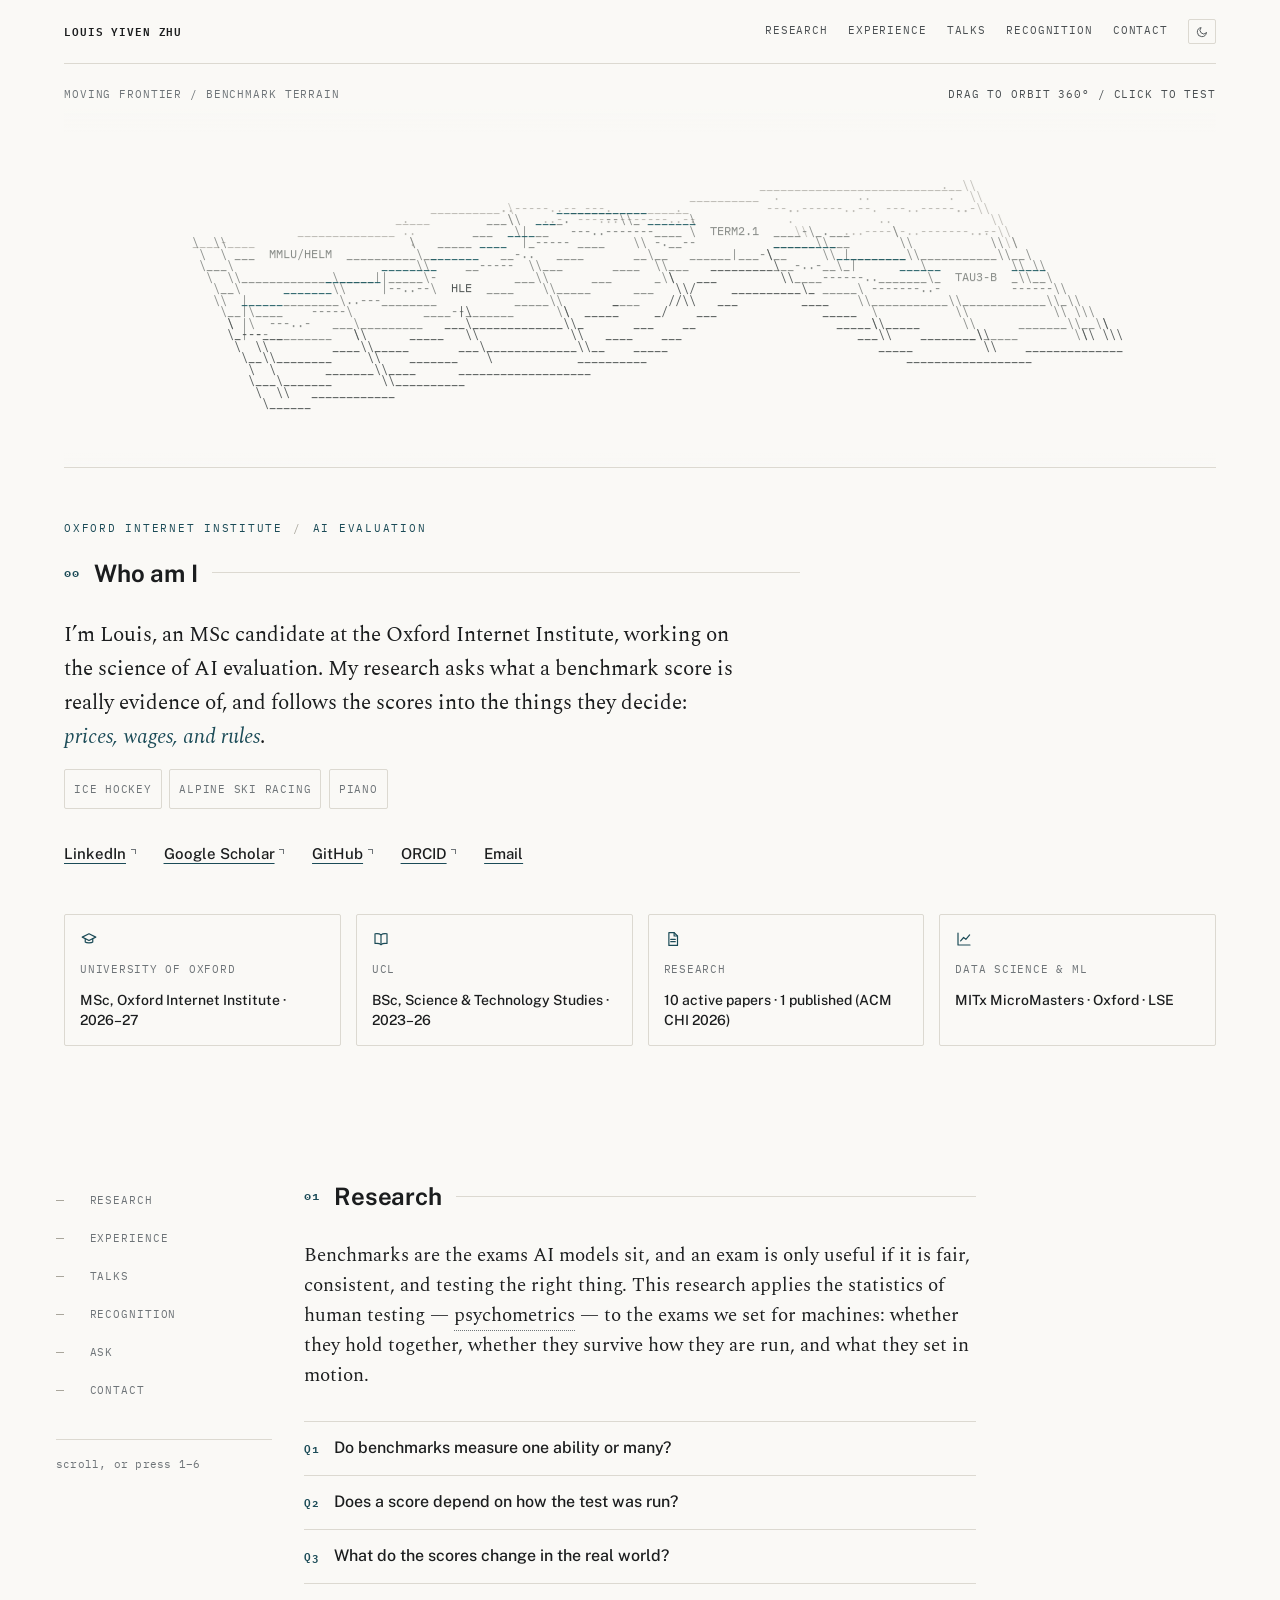
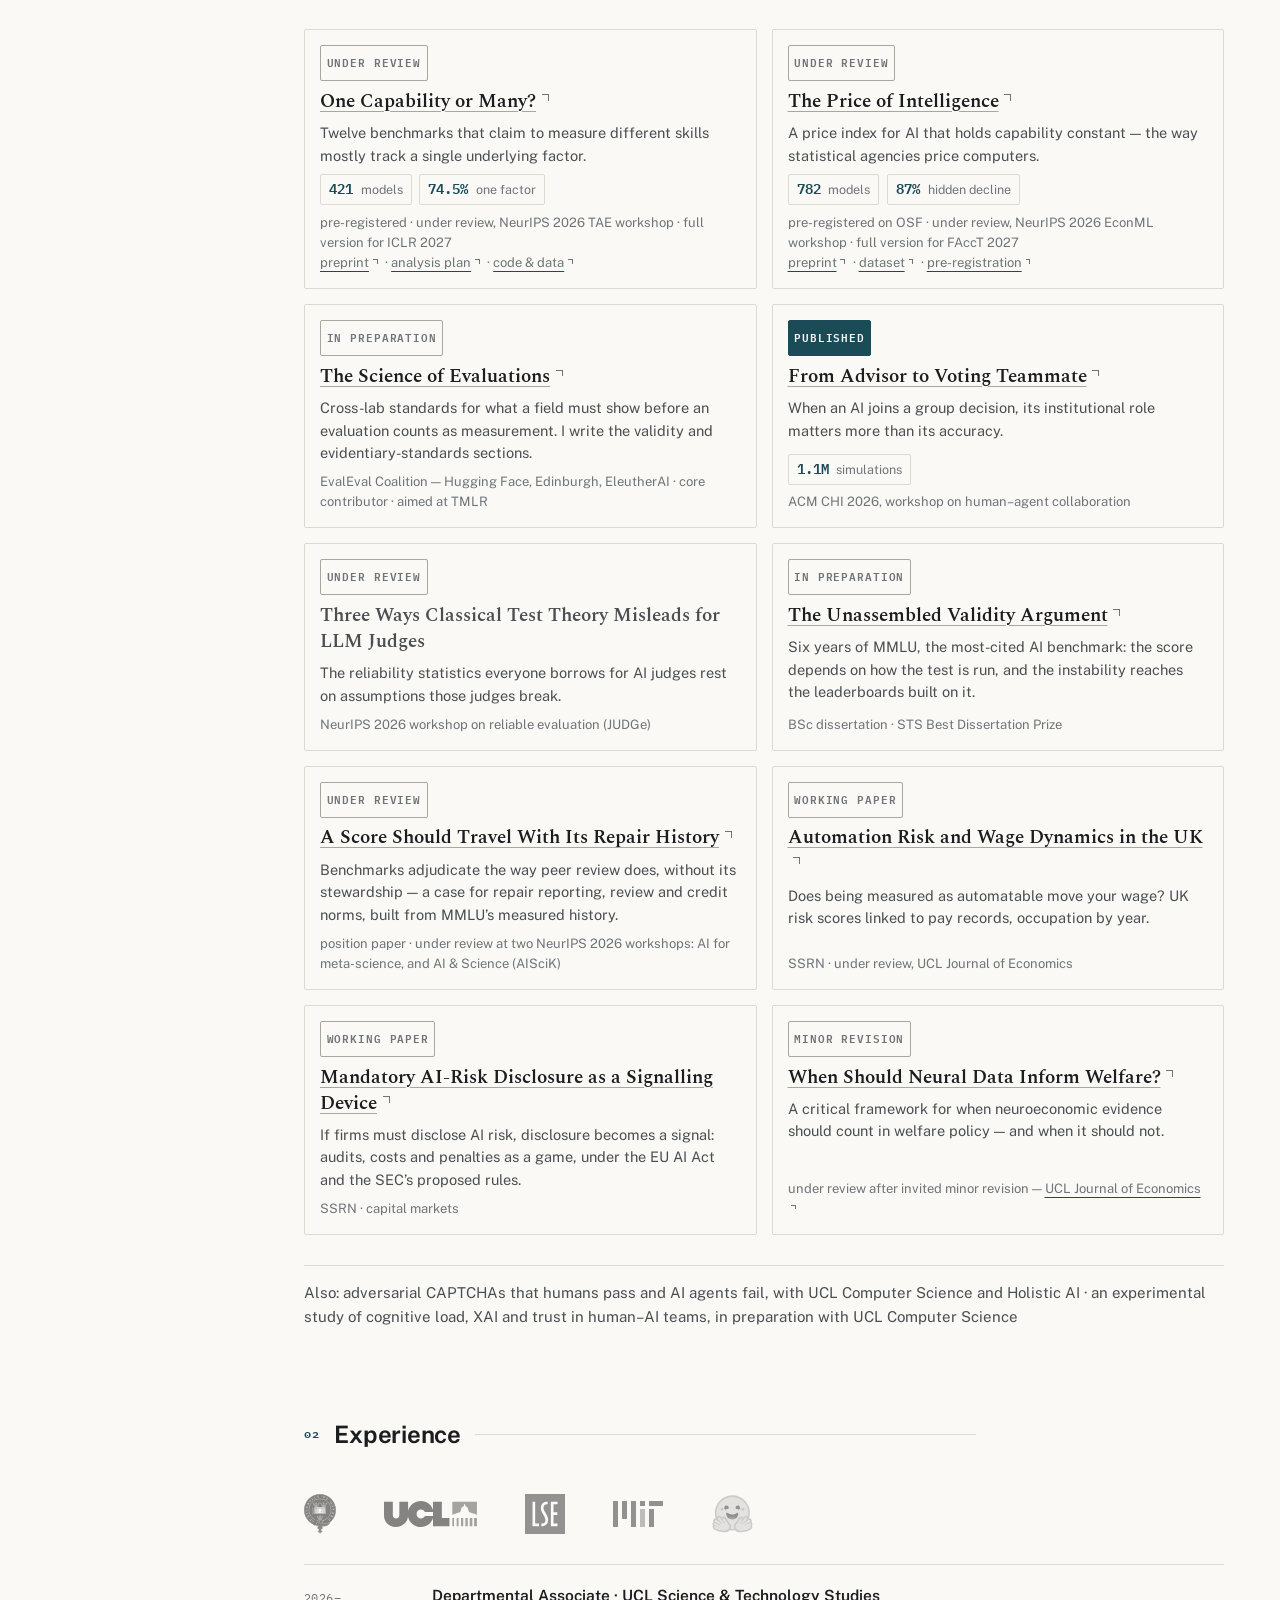
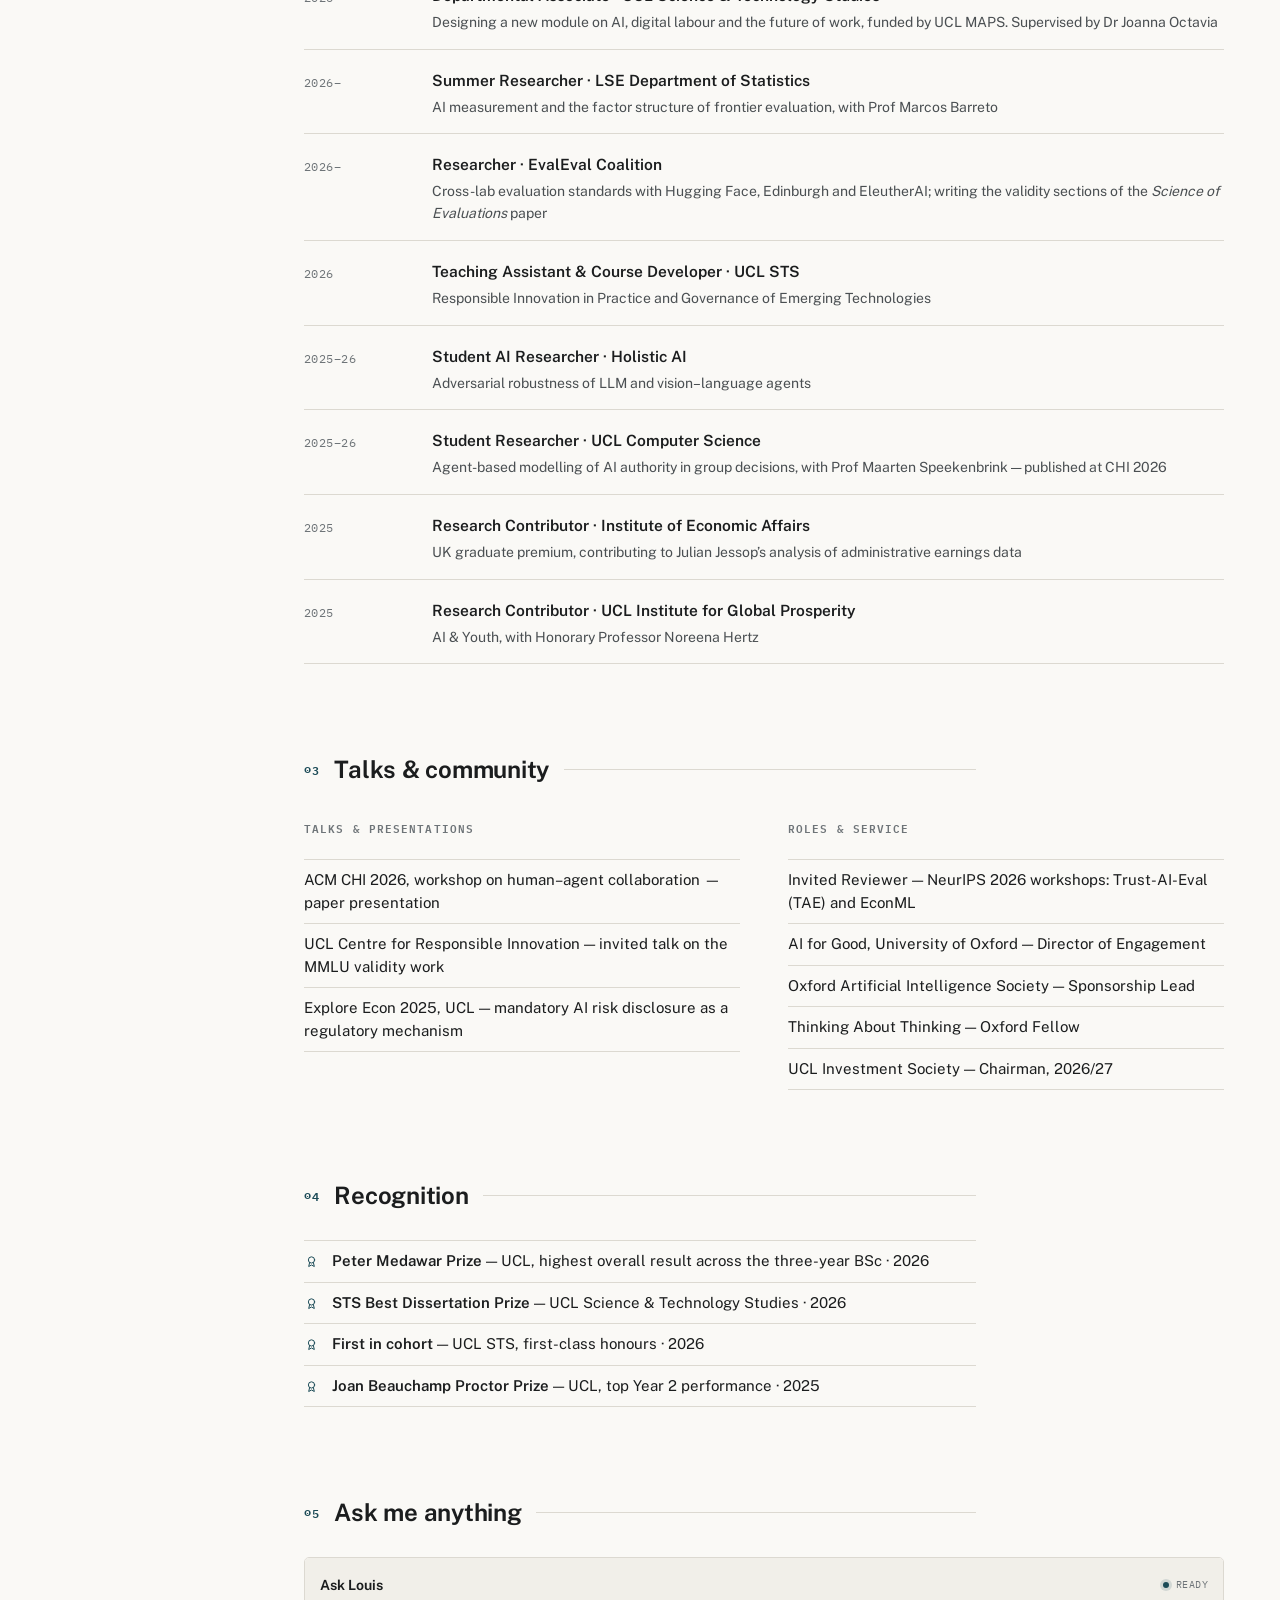
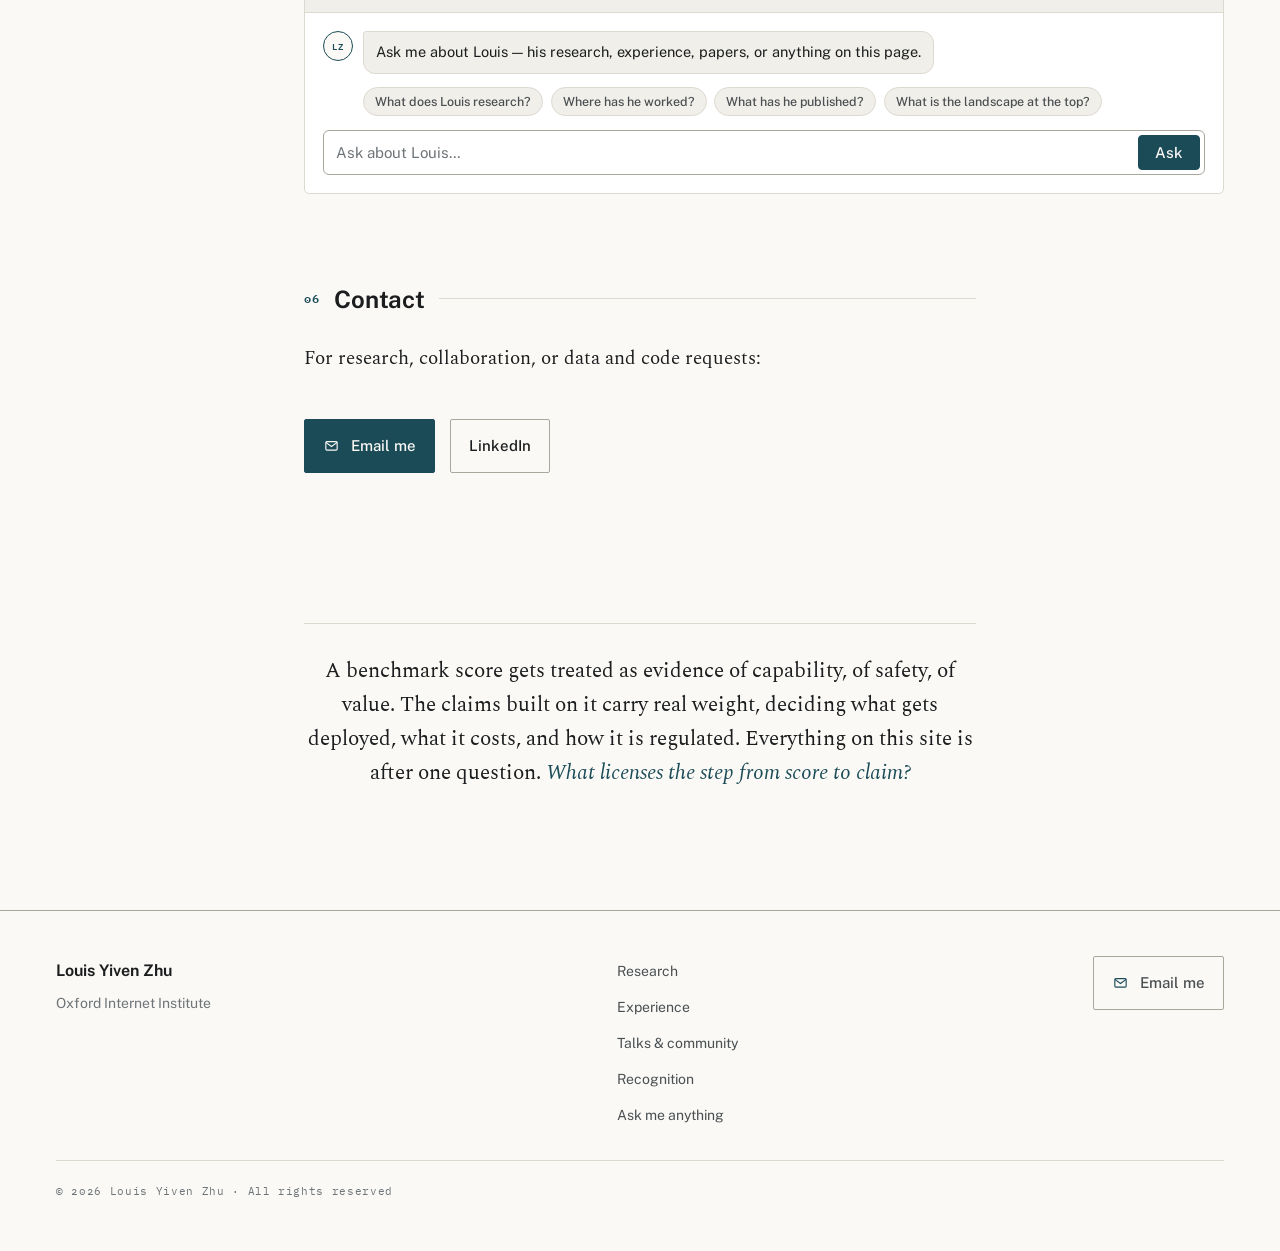
==== commit 186ca9c7: "Link arXiv preprints, datasets and pre-registrations; neural paper at minor revision Co-Authored-By:" ====
--- a/index.html
+++ b/index.html
@@ -154,24 +154,24 @@
     <div class="pubs">
       <article class="pub">
         <div class="pub-top"><span class="status is-pending">under review</span></div>
-        <h3 class="pub-title"><a class="ext" href="https://github.com/louisyzhu/frontier-ai-economic-validity">One Capability or Many?</a></h3>
+        <h3 class="pub-title"><a class="ext" href="https://arxiv.org/abs/2608.29420">One Capability or Many?</a></h3>
         <p>Twelve benchmarks that claim to measure different skills mostly track a single underlying factor.</p>
         <p class="stat-row">
           <span class="pop"><span class="stat-chip" tabindex="0"><b>421</b> models</span><span class="pop-body" role="note">Hash-pinned frontier model configurations in the frozen twelve-benchmark battery.</span></span>
           <span class="pop"><span class="stat-chip" tabindex="0"><b>74.5%</b> one factor</span><span class="pop-body" role="note">Share of common variance on the first factor, exploratory factor analysis. As reported in the manuscript.</span></span>
         </p>
-        <p class="pub-meta">pre-registered &middot; under review, NeurIPS 2026 TAE workshop &middot; full version for ICLR 2027</p>
+        <p class="pub-meta">pre-registered &middot; under review, NeurIPS 2026 TAE workshop &middot; full version for ICLR 2027<br><a class="ext" href="https://arxiv.org/abs/2608.29420">preprint</a> &middot; <a class="ext" href="https://doi.org/10.17605/OSF.IO/VD34J">analysis plan</a> &middot; <a class="ext" href="https://github.com/louisyzhu/frontier-ai-economic-validity">code &amp; data</a></p>
       </article>
 
       <article class="pub">
         <div class="pub-top"><span class="status is-pending">under review</span></div>
-        <h3 class="pub-title"><a class="ext" href="https://doi.org/10.17605/OSF.IO/5UQJ2">The Price of Intelligence</a></h3>
+        <h3 class="pub-title"><a class="ext" href="https://arxiv.org/abs/2608.29843">The Price of Intelligence</a></h3>
         <p>A price index for AI that holds capability constant &mdash; the way statistical agencies price computers.</p>
         <p class="stat-row">
           <span class="pop"><span class="stat-chip" tabindex="0"><b>782</b> models</span><span class="pop-body" role="note">Models in the frozen 31-month price panel, each observation with source URL and archive timestamp.</span></span>
           <span class="pop"><span class="stat-chip" tabindex="0"><b>87%</b> hidden decline</span><span class="pop-body" role="note">Share of the measured decline in the price of capability that standard matched-model methods cannot see, because it arrives through new models rather than price cuts on old ones.</span></span>
         </p>
-        <p class="pub-meta">pre-registered on OSF &middot; under review, NeurIPS 2026 EconML workshop &middot; full version for FAccT 2027</p>
+        <p class="pub-meta">pre-registered on OSF &middot; under review, NeurIPS 2026 EconML workshop &middot; full version for FAccT 2027<br><a class="ext" href="https://arxiv.org/abs/2608.29843">preprint</a> &middot; <a class="ext" href="https://doi.org/10.5281/zenodo.22177190">dataset</a> &middot; <a class="ext" href="https://doi.org/10.17605/OSF.IO/5UQJ2">pre-registration</a></p>
       </article>
 
       <article class="pub">
@@ -227,10 +227,10 @@
       </article>
 
       <article class="pub">
-        <div class="pub-top"><span class="status is-pending">revise &amp; resubmit</span></div>
+        <div class="pub-top"><span class="status is-pending">minor revision</span></div>
         <h3 class="pub-title"><a class="ext" href="https://doi.org/10.48550/arXiv.2511.19548">When Should Neural Data Inform Welfare?</a></h3>
         <p>A critical framework for when neuroeconomic evidence should count in welfare policy &mdash; and when it should not.</p>
-        <p class="pub-meta">invited to revise and resubmit &mdash; UCL Journal of Economics</p>
+        <p class="pub-meta">under review after invited minor revision &mdash; <a class="ext" href="https://student-journals.ucl.ac.uk/UJE/">UCL Journal of Economics</a></p>
       </article>
     </div>
 
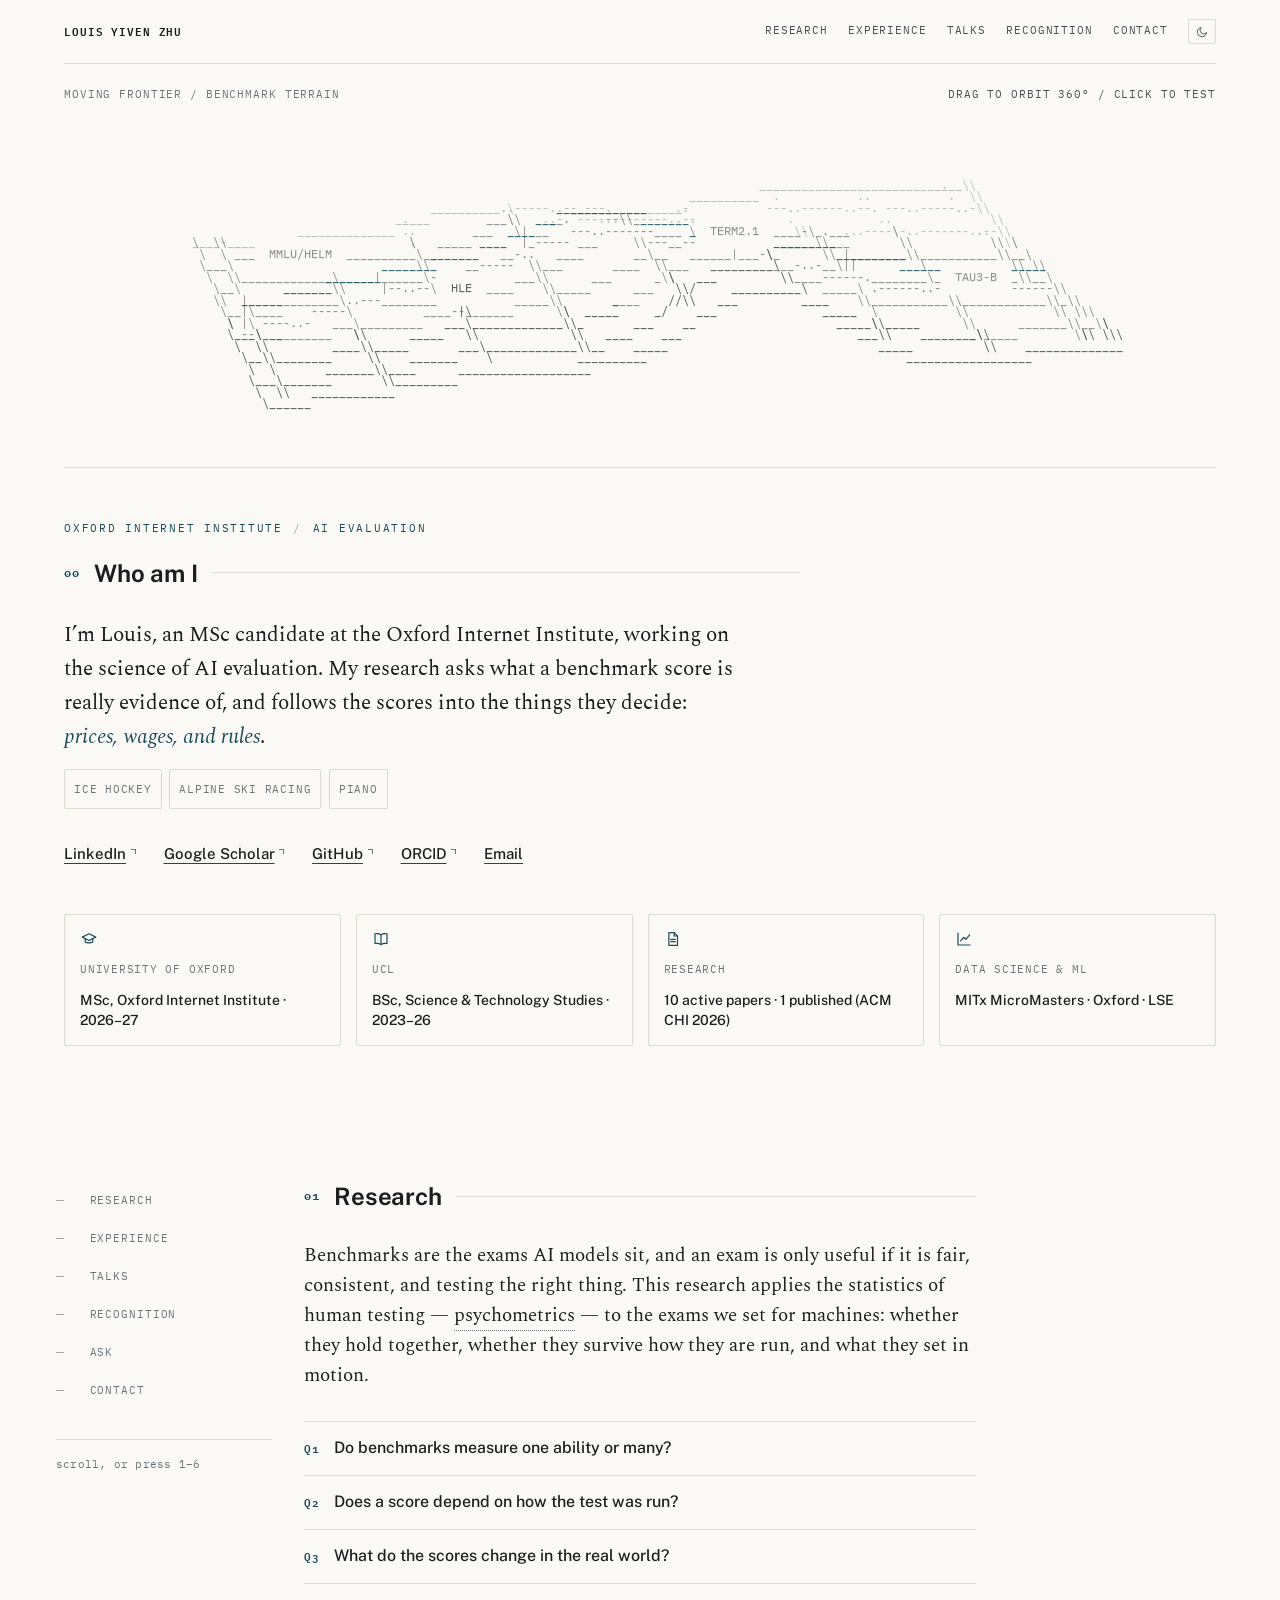
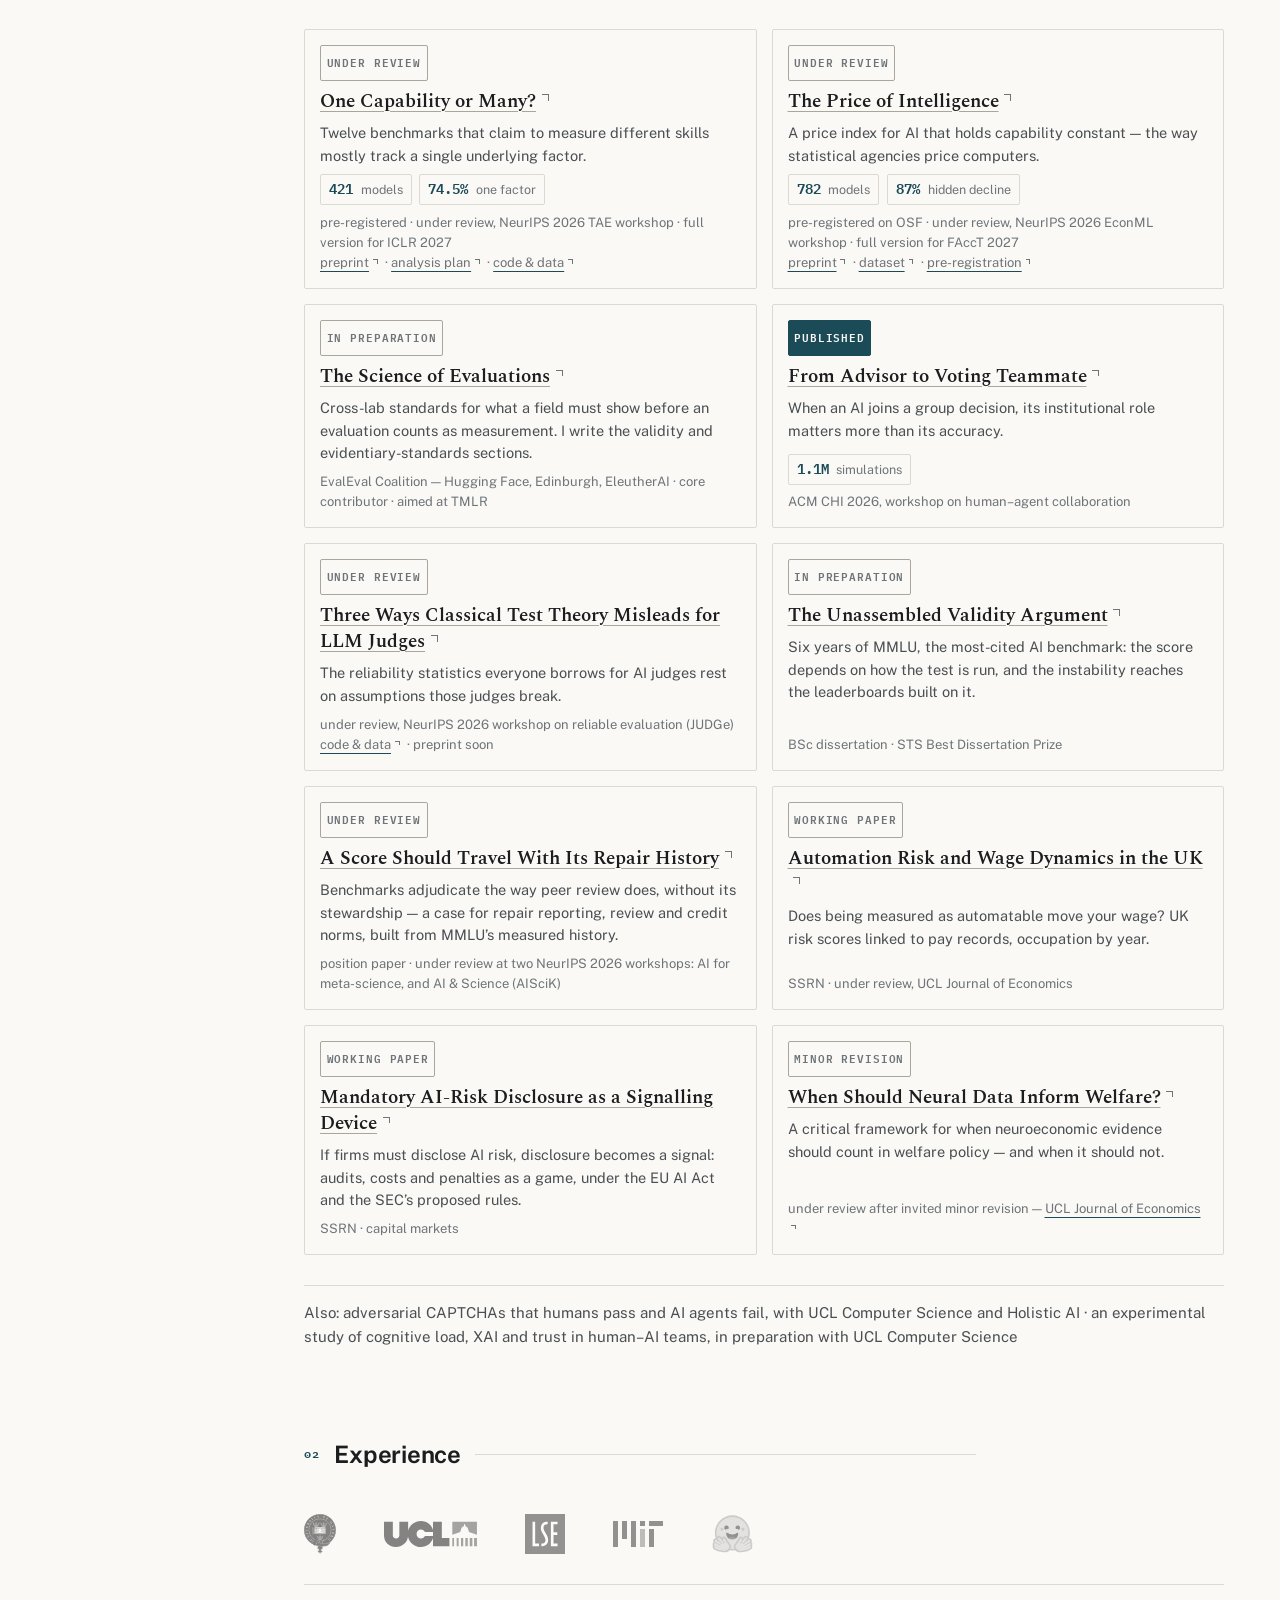
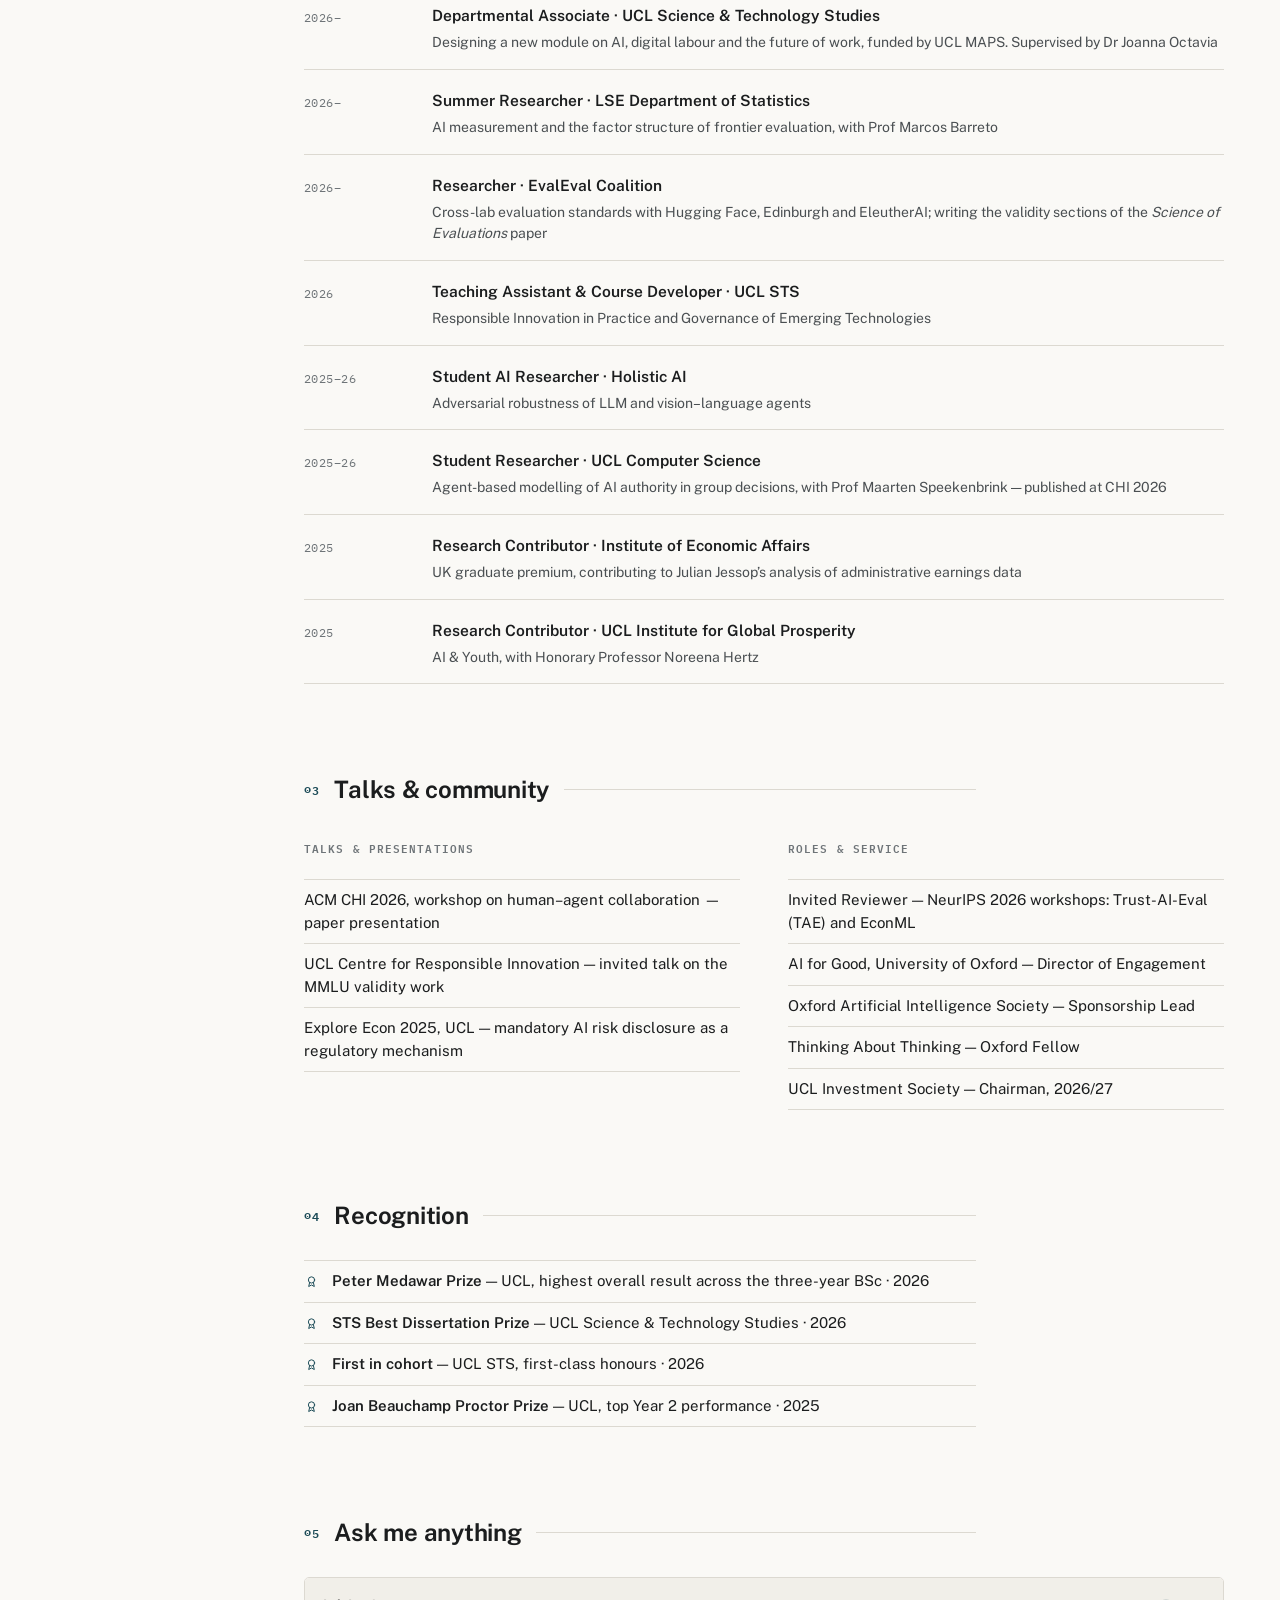
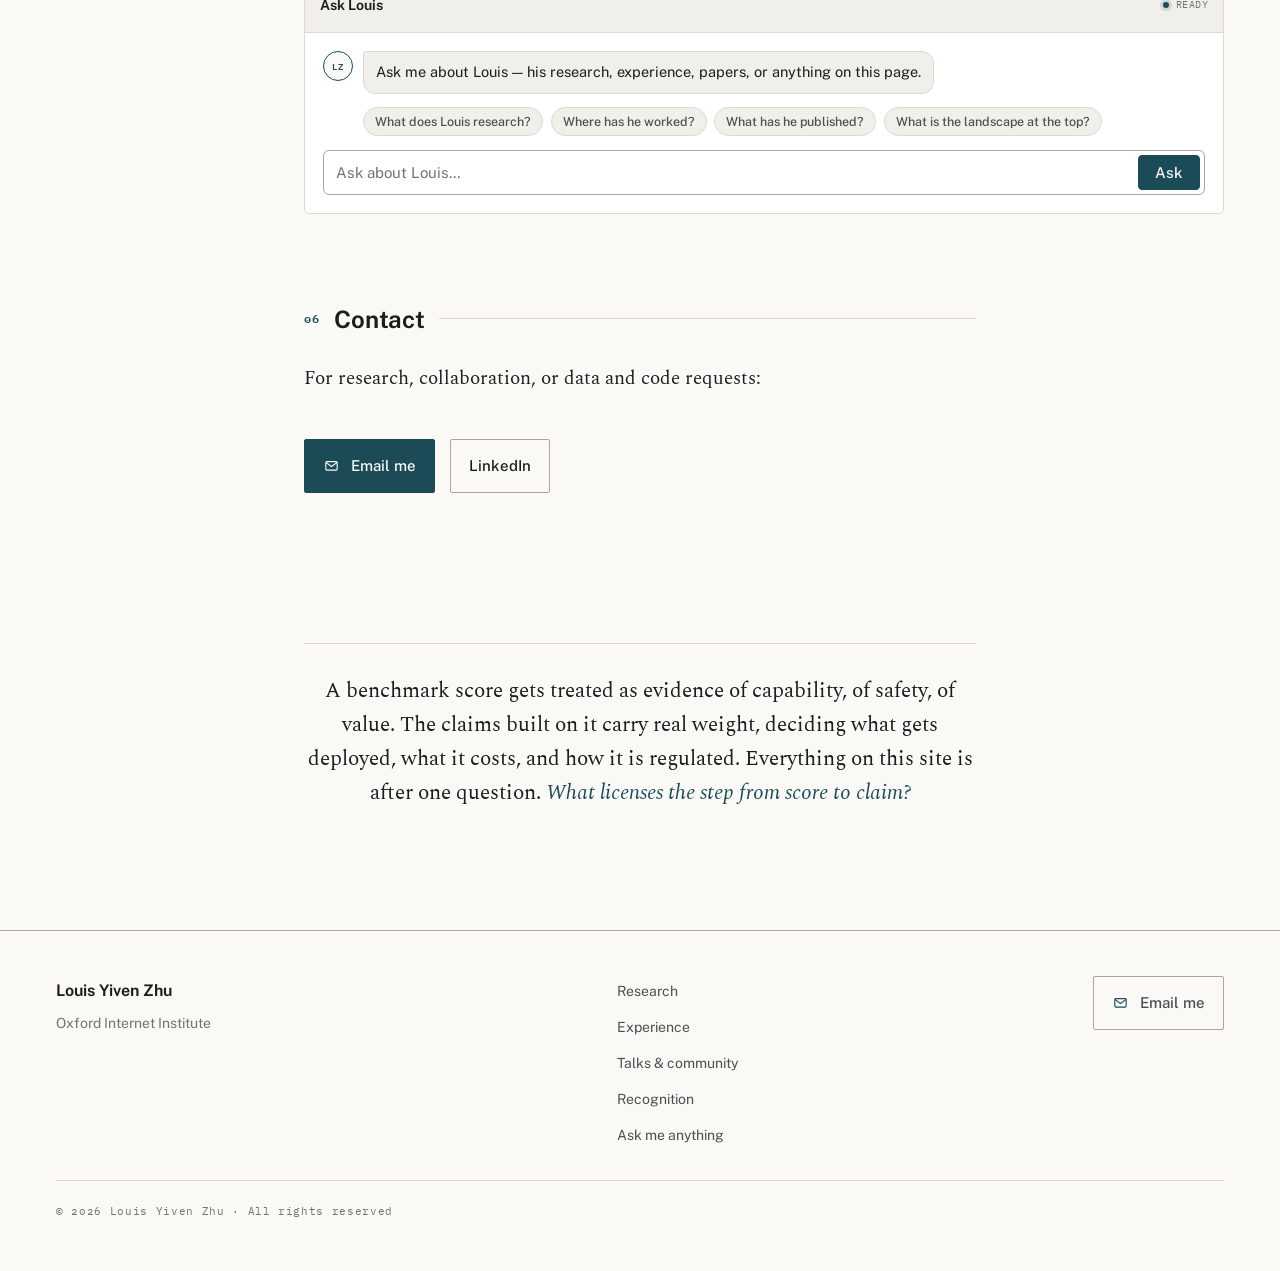
==== commit 6b329490: "CTT judges paper: link code repo, preprint pending Co-Authored-By: Claude Fable 5 <noreply@anthropic" ====
--- a/index.html
+++ b/index.html
@@ -193,9 +193,9 @@
 
       <article class="pub">
         <div class="pub-top"><span class="status is-pending">under review</span></div>
-        <h3 class="pub-title"><a data-todo="ctt-pdf">Three Ways Classical Test Theory Misleads for LLM Judges</a></h3>
+        <h3 class="pub-title"><a class="ext" href="https://github.com/louisyzhu/llm-judge-reliability">Three Ways Classical Test Theory Misleads for LLM Judges</a></h3>
         <p>The reliability statistics everyone borrows for AI judges rest on assumptions those judges break.</p>
-        <p class="pub-meta">NeurIPS 2026 workshop on reliable evaluation (JUDGe)</p>
+        <p class="pub-meta">under review, NeurIPS 2026 workshop on reliable evaluation (JUDGe)<br><a class="ext" href="https://github.com/louisyzhu/llm-judge-reliability">code &amp; data</a> &middot; preprint soon</p>
       </article>
 
       <article class="pub">
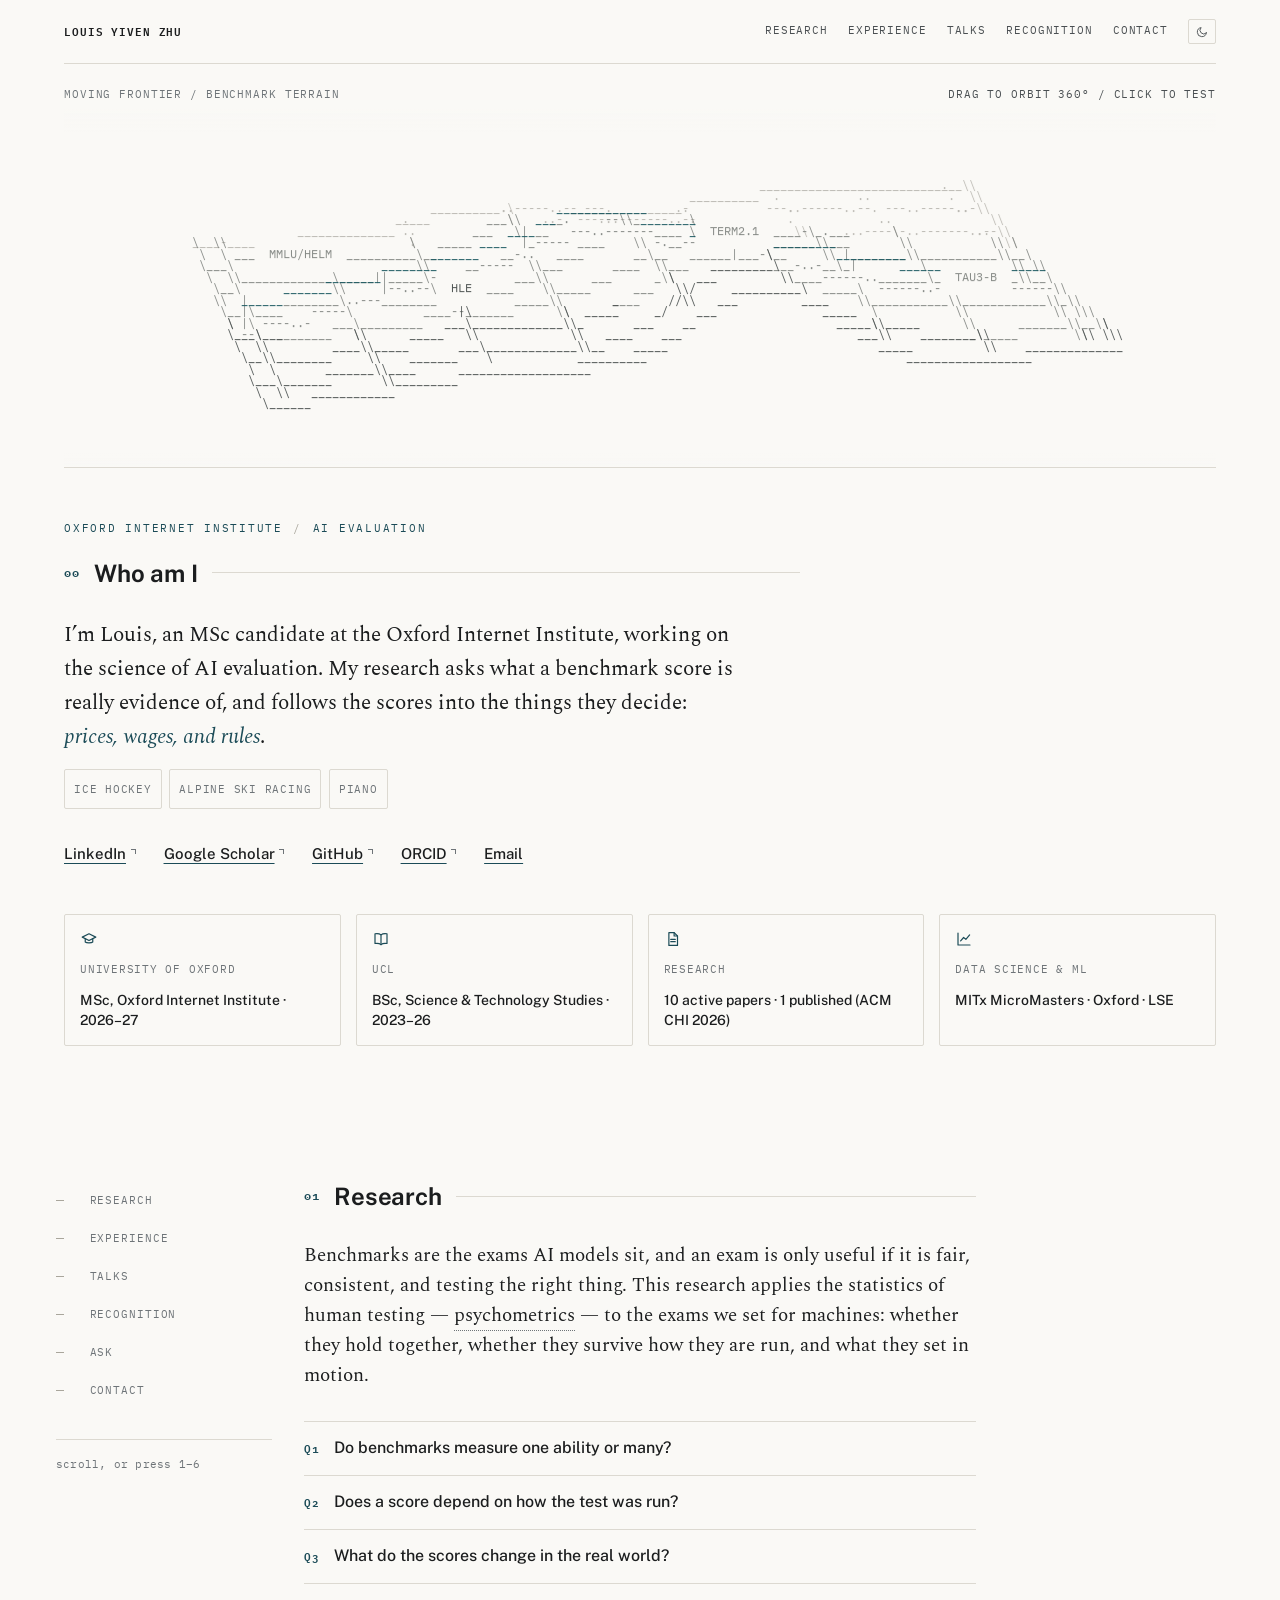
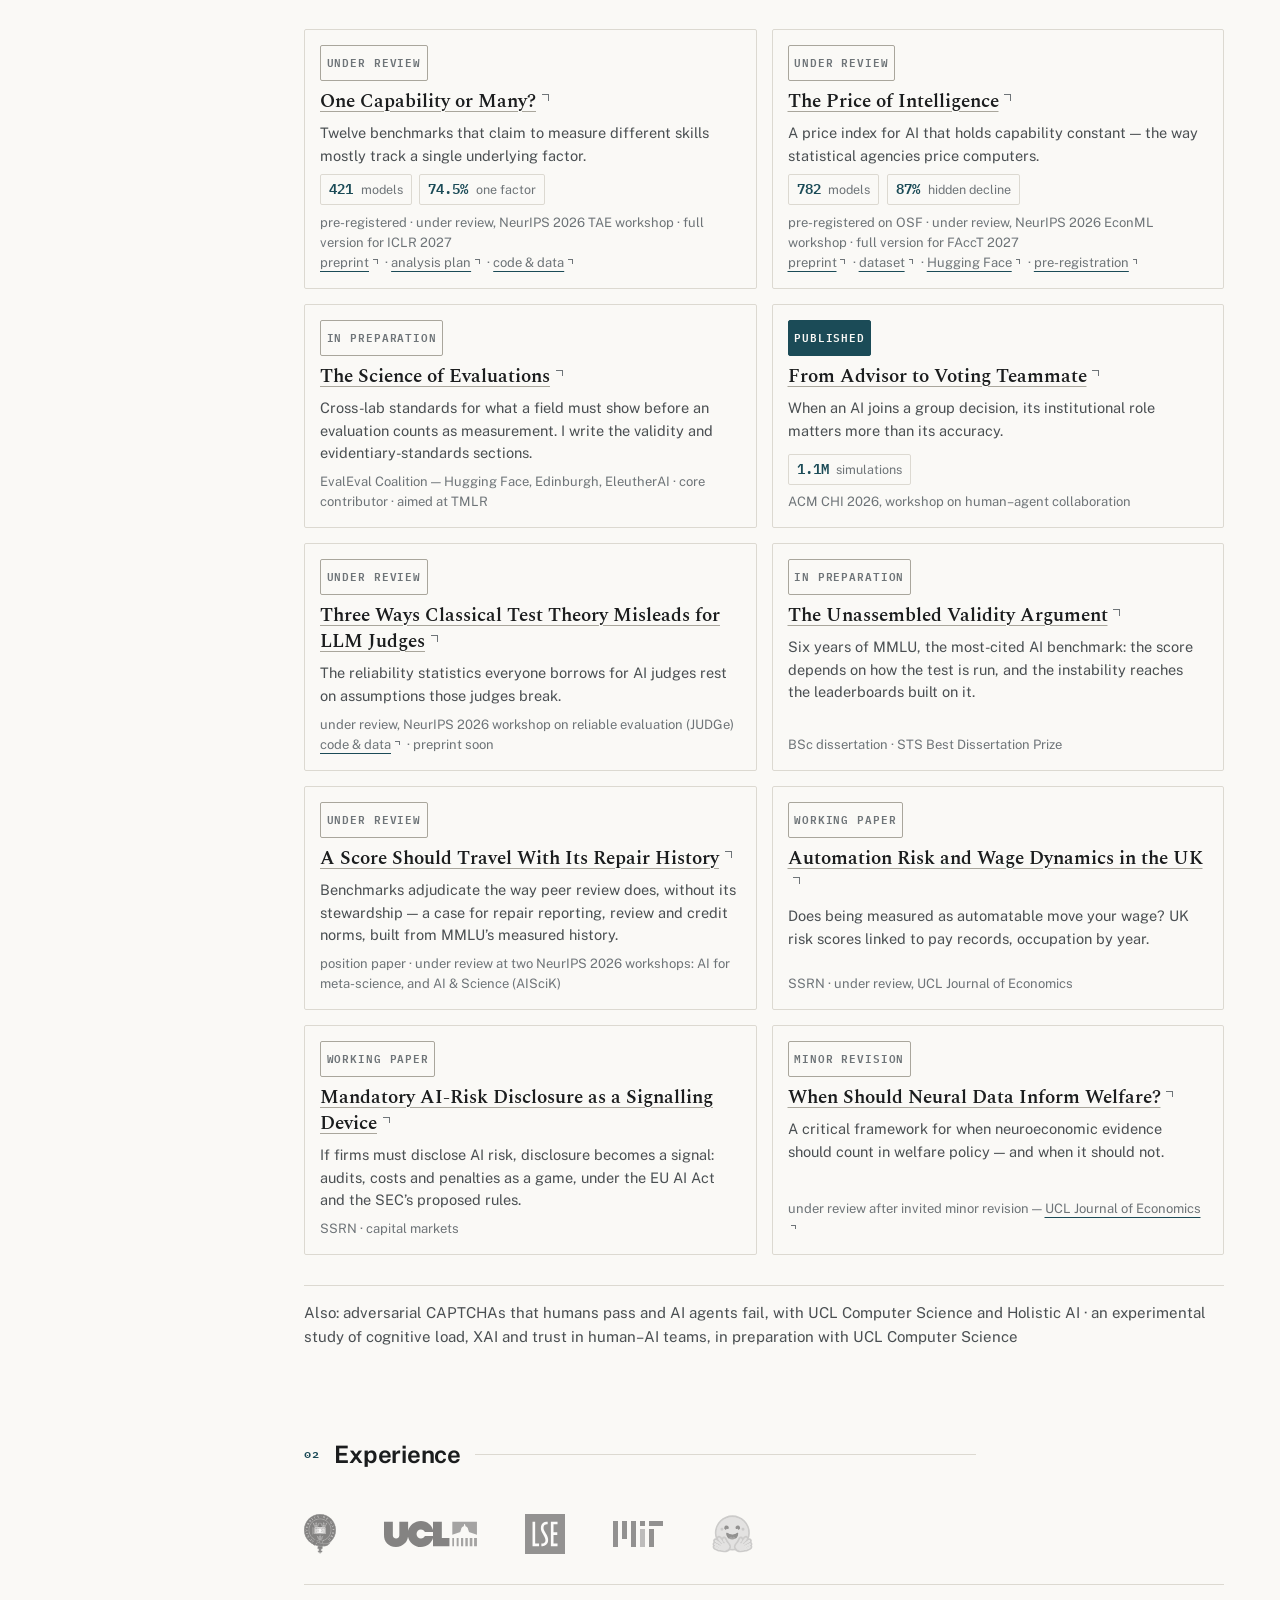
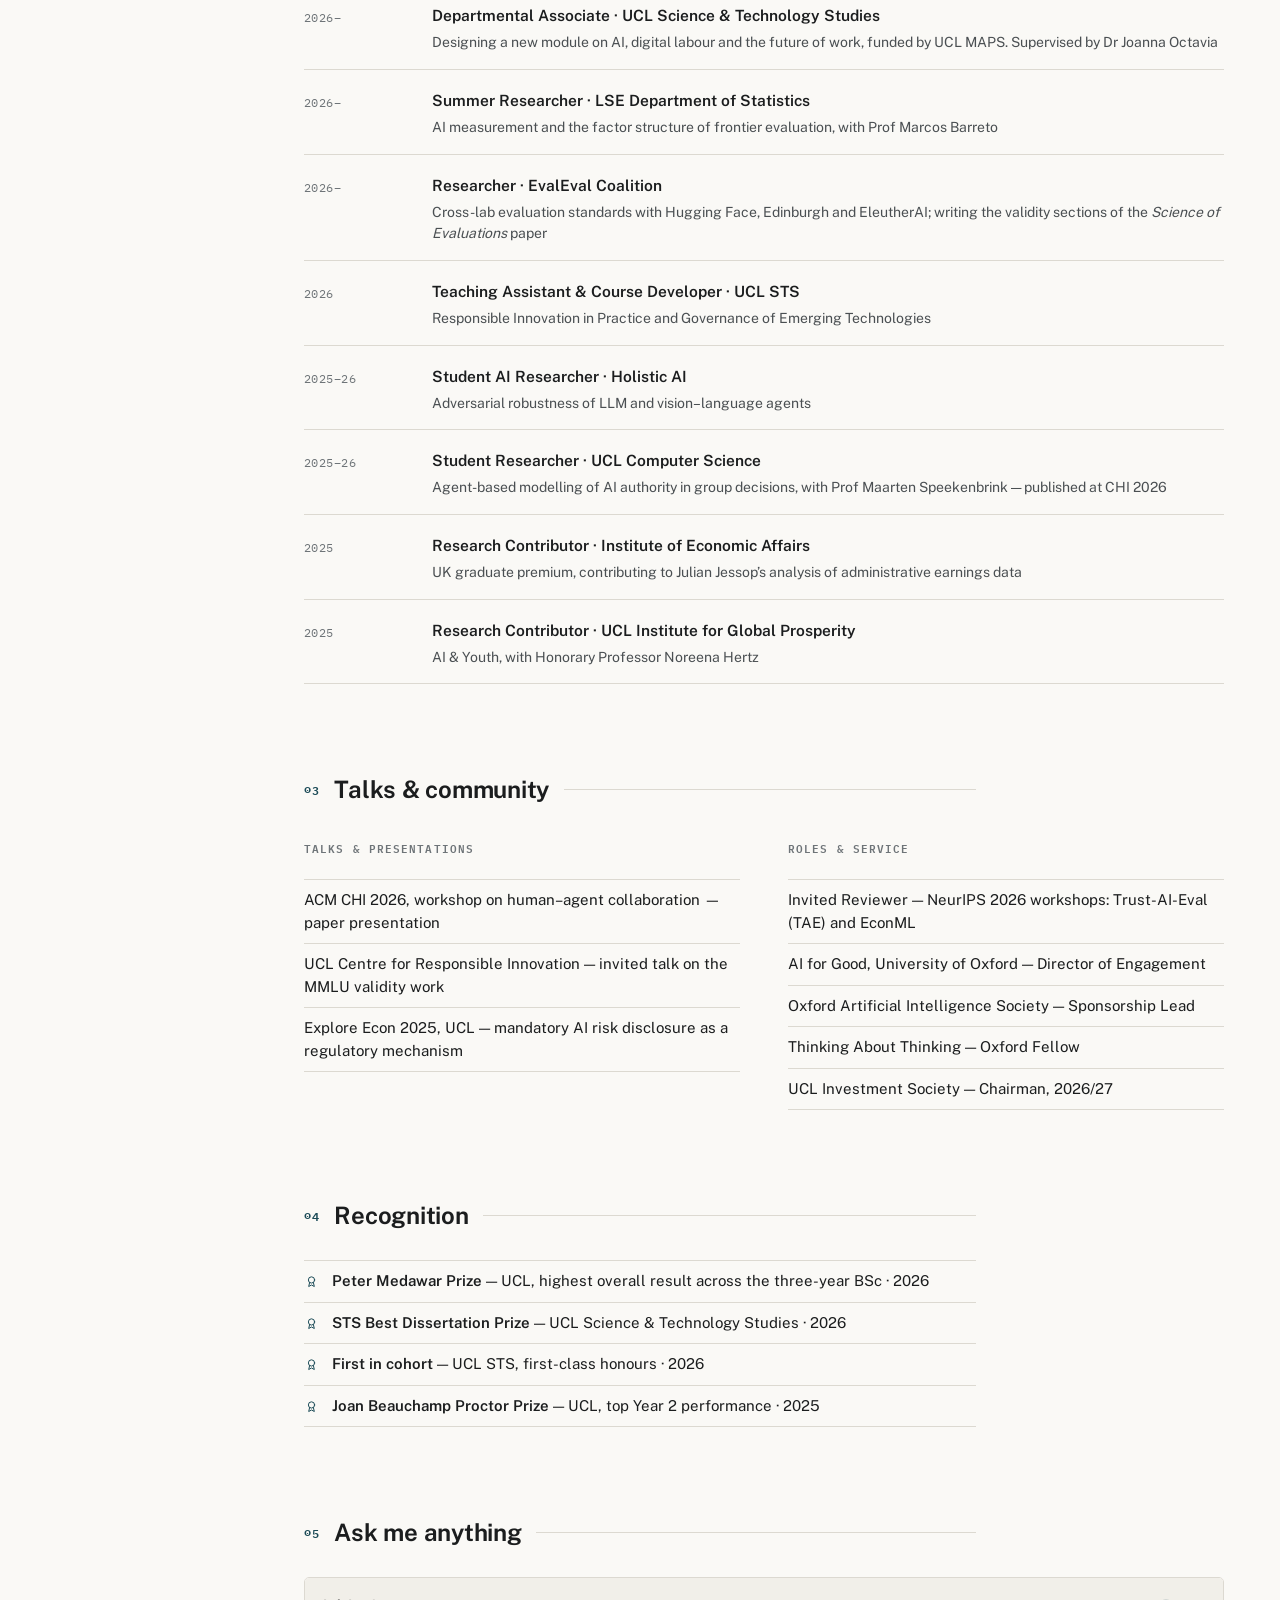
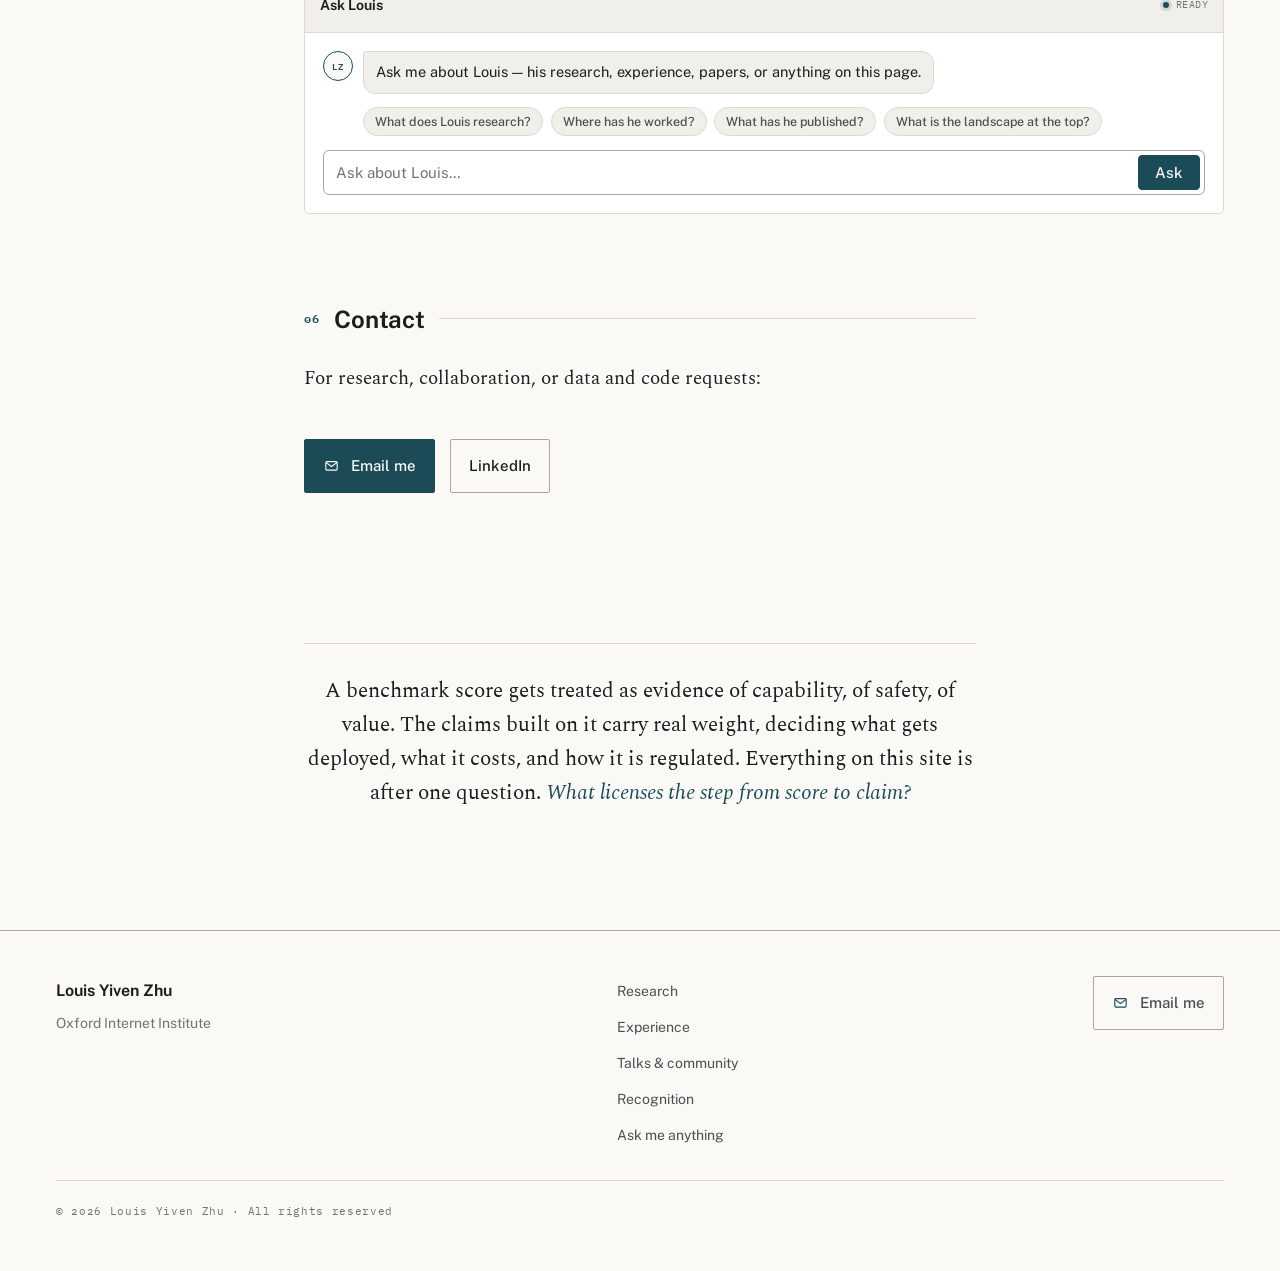
==== commit 79c2f9ad: "Price of Intelligence: add Hugging Face dataset mirror Co-Authored-By: Claude Fable 5 <noreply@anthr" ====
--- a/index.html
+++ b/index.html
@@ -171,7 +171,7 @@
           <span class="pop"><span class="stat-chip" tabindex="0"><b>782</b> models</span><span class="pop-body" role="note">Models in the frozen 31-month price panel, each observation with source URL and archive timestamp.</span></span>
           <span class="pop"><span class="stat-chip" tabindex="0"><b>87%</b> hidden decline</span><span class="pop-body" role="note">Share of the measured decline in the price of capability that standard matched-model methods cannot see, because it arrives through new models rather than price cuts on old ones.</span></span>
         </p>
-        <p class="pub-meta">pre-registered on OSF &middot; under review, NeurIPS 2026 EconML workshop &middot; full version for FAccT 2027<br><a class="ext" href="https://arxiv.org/abs/2608.29843">preprint</a> &middot; <a class="ext" href="https://doi.org/10.5281/zenodo.22177190">dataset</a> &middot; <a class="ext" href="https://doi.org/10.17605/OSF.IO/5UQJ2">pre-registration</a></p>
+        <p class="pub-meta">pre-registered on OSF &middot; under review, NeurIPS 2026 EconML workshop &middot; full version for FAccT 2027<br><a class="ext" href="https://arxiv.org/abs/2608.29843">preprint</a> &middot; <a class="ext" href="https://doi.org/10.5281/zenodo.22177190">dataset</a> &middot; <a class="ext" href="https://huggingface.co/datasets/louisyzhu/price-of-intelligence">Hugging Face</a> &middot; <a class="ext" href="https://doi.org/10.17605/OSF.IO/5UQJ2">pre-registration</a></p>
       </article>
 
       <article class="pub">
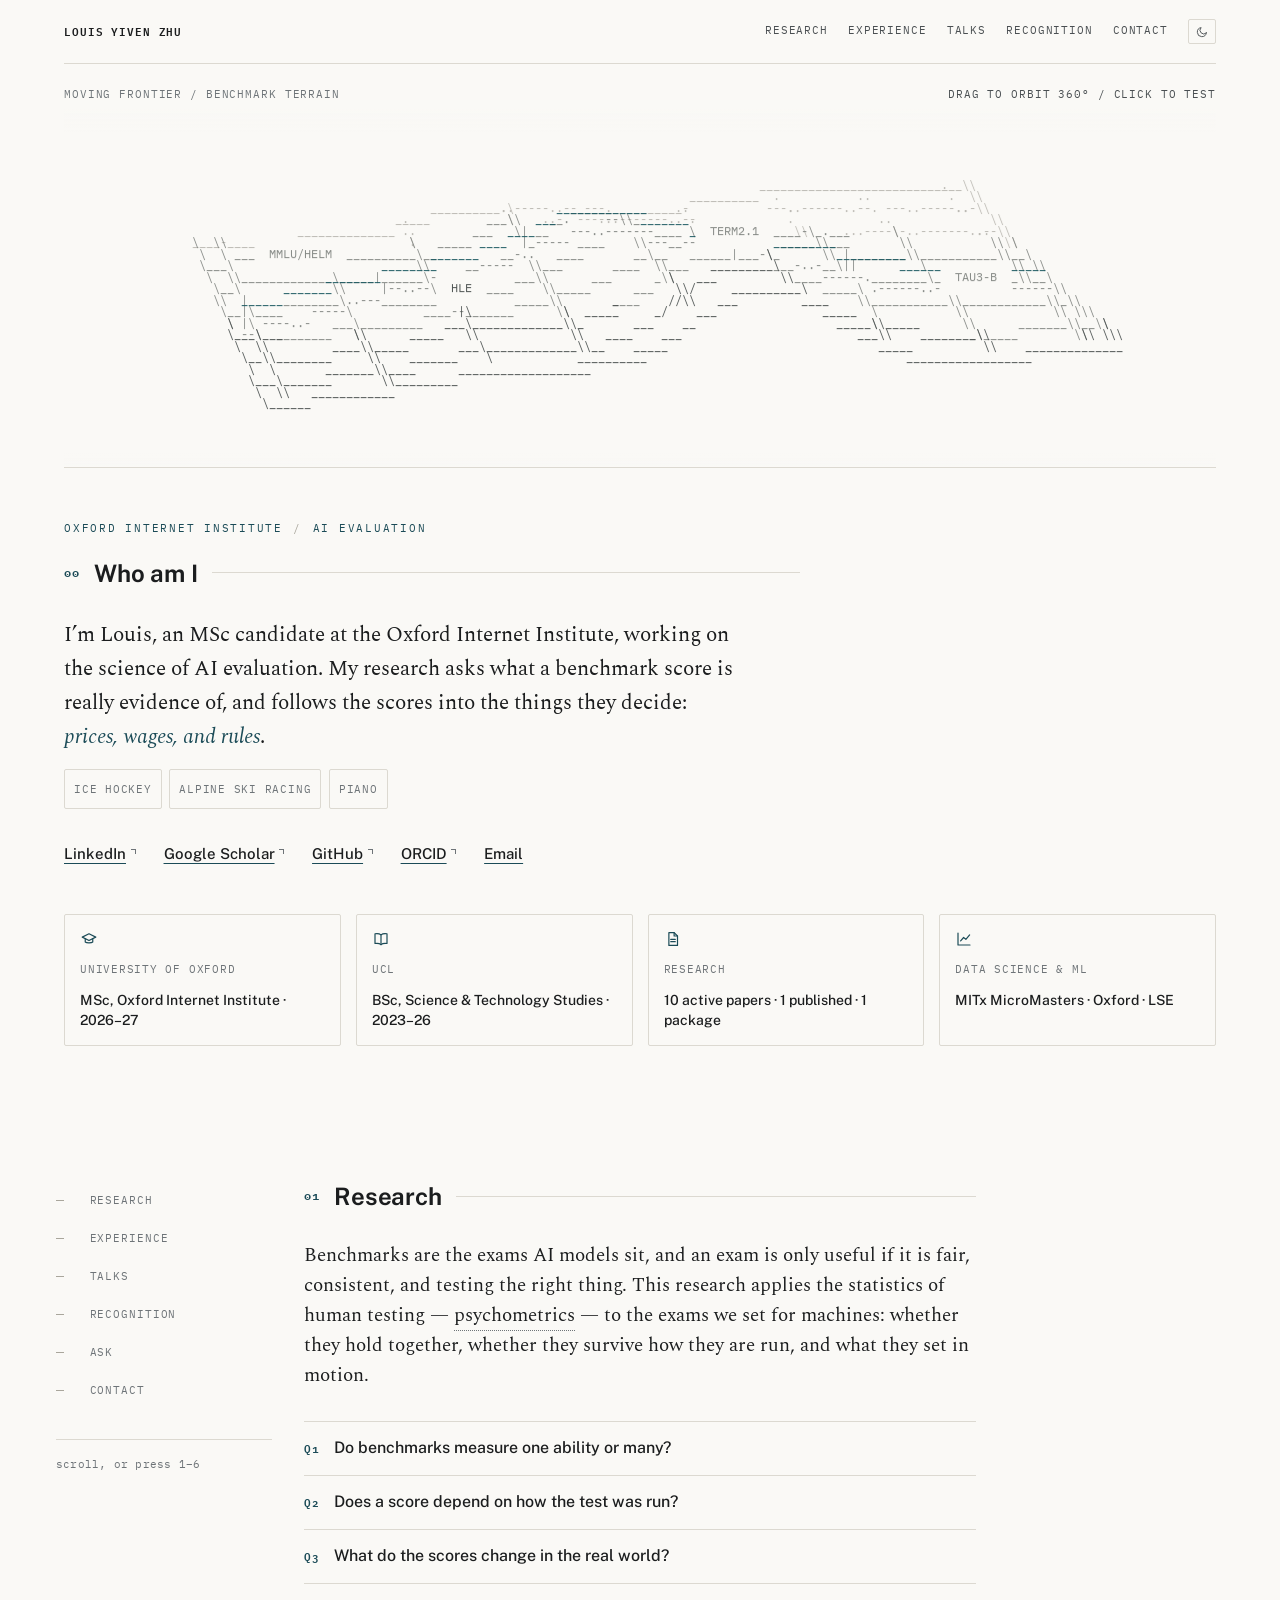
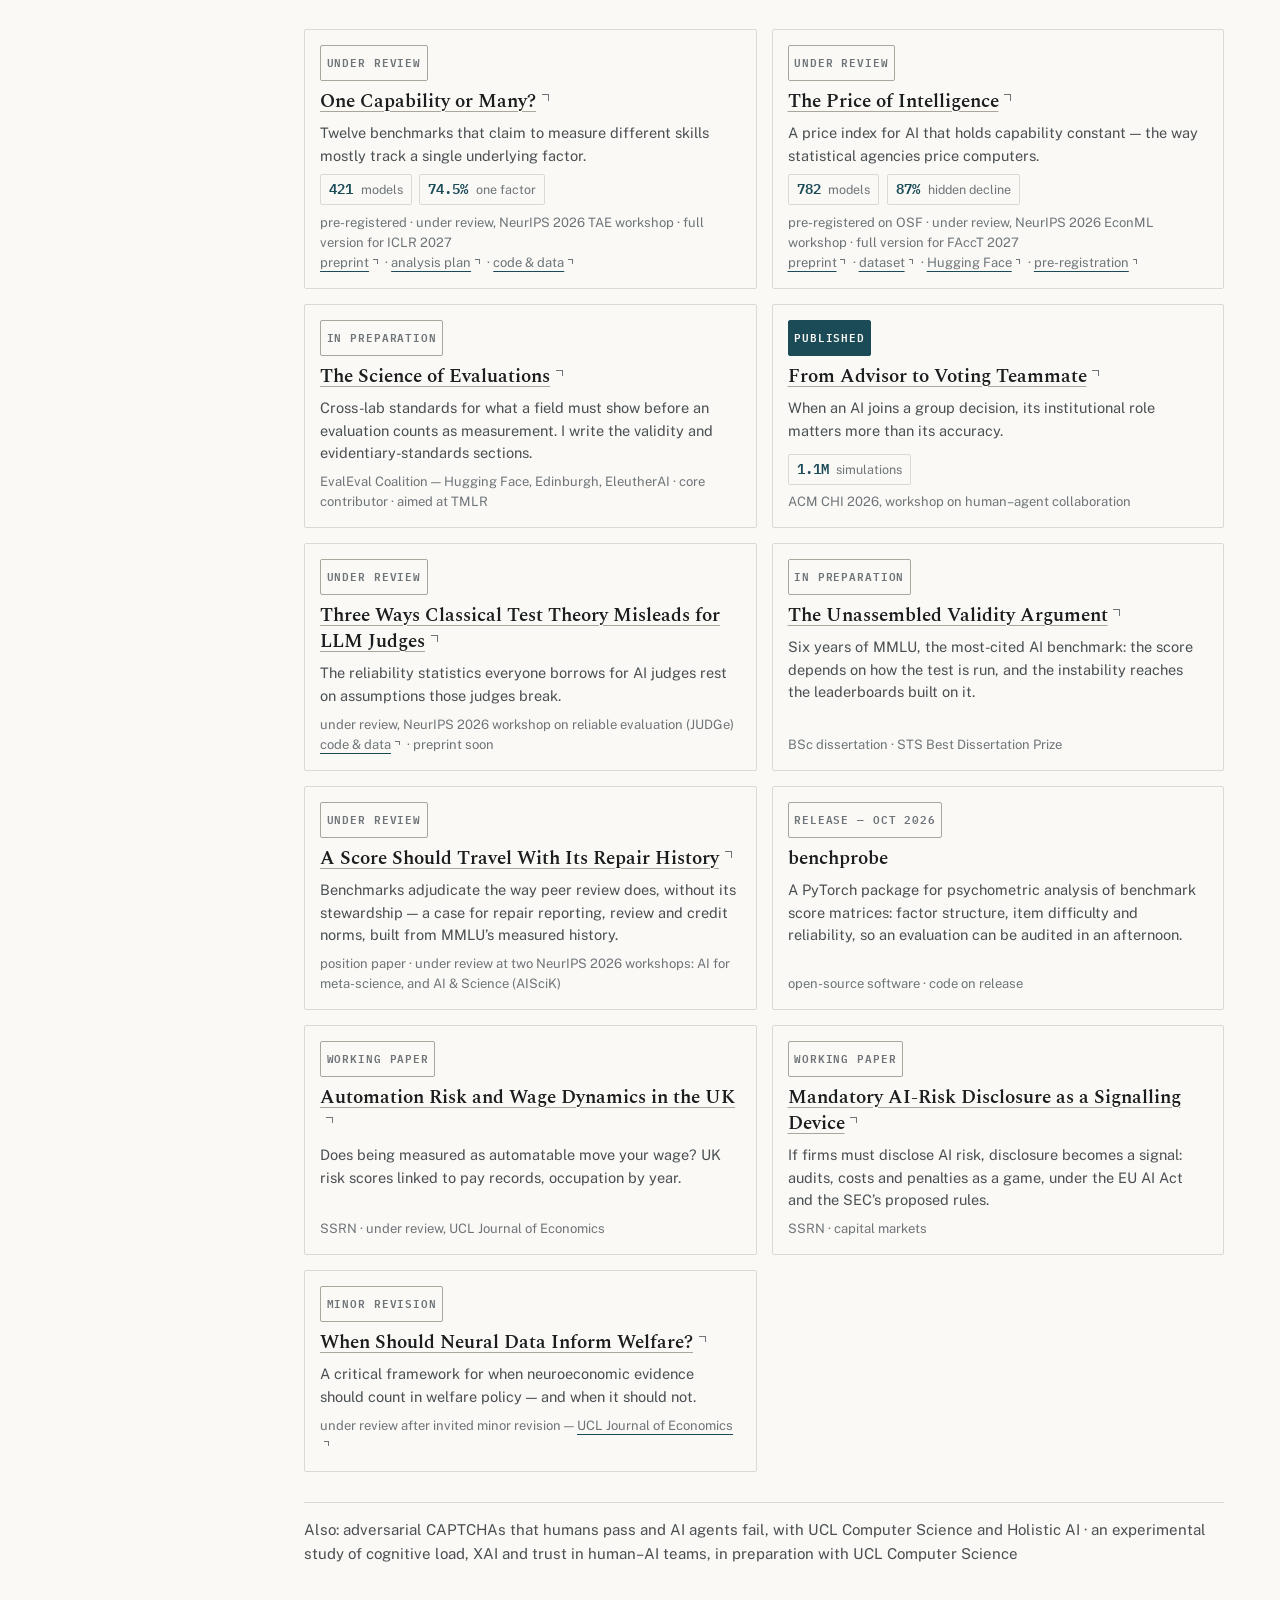
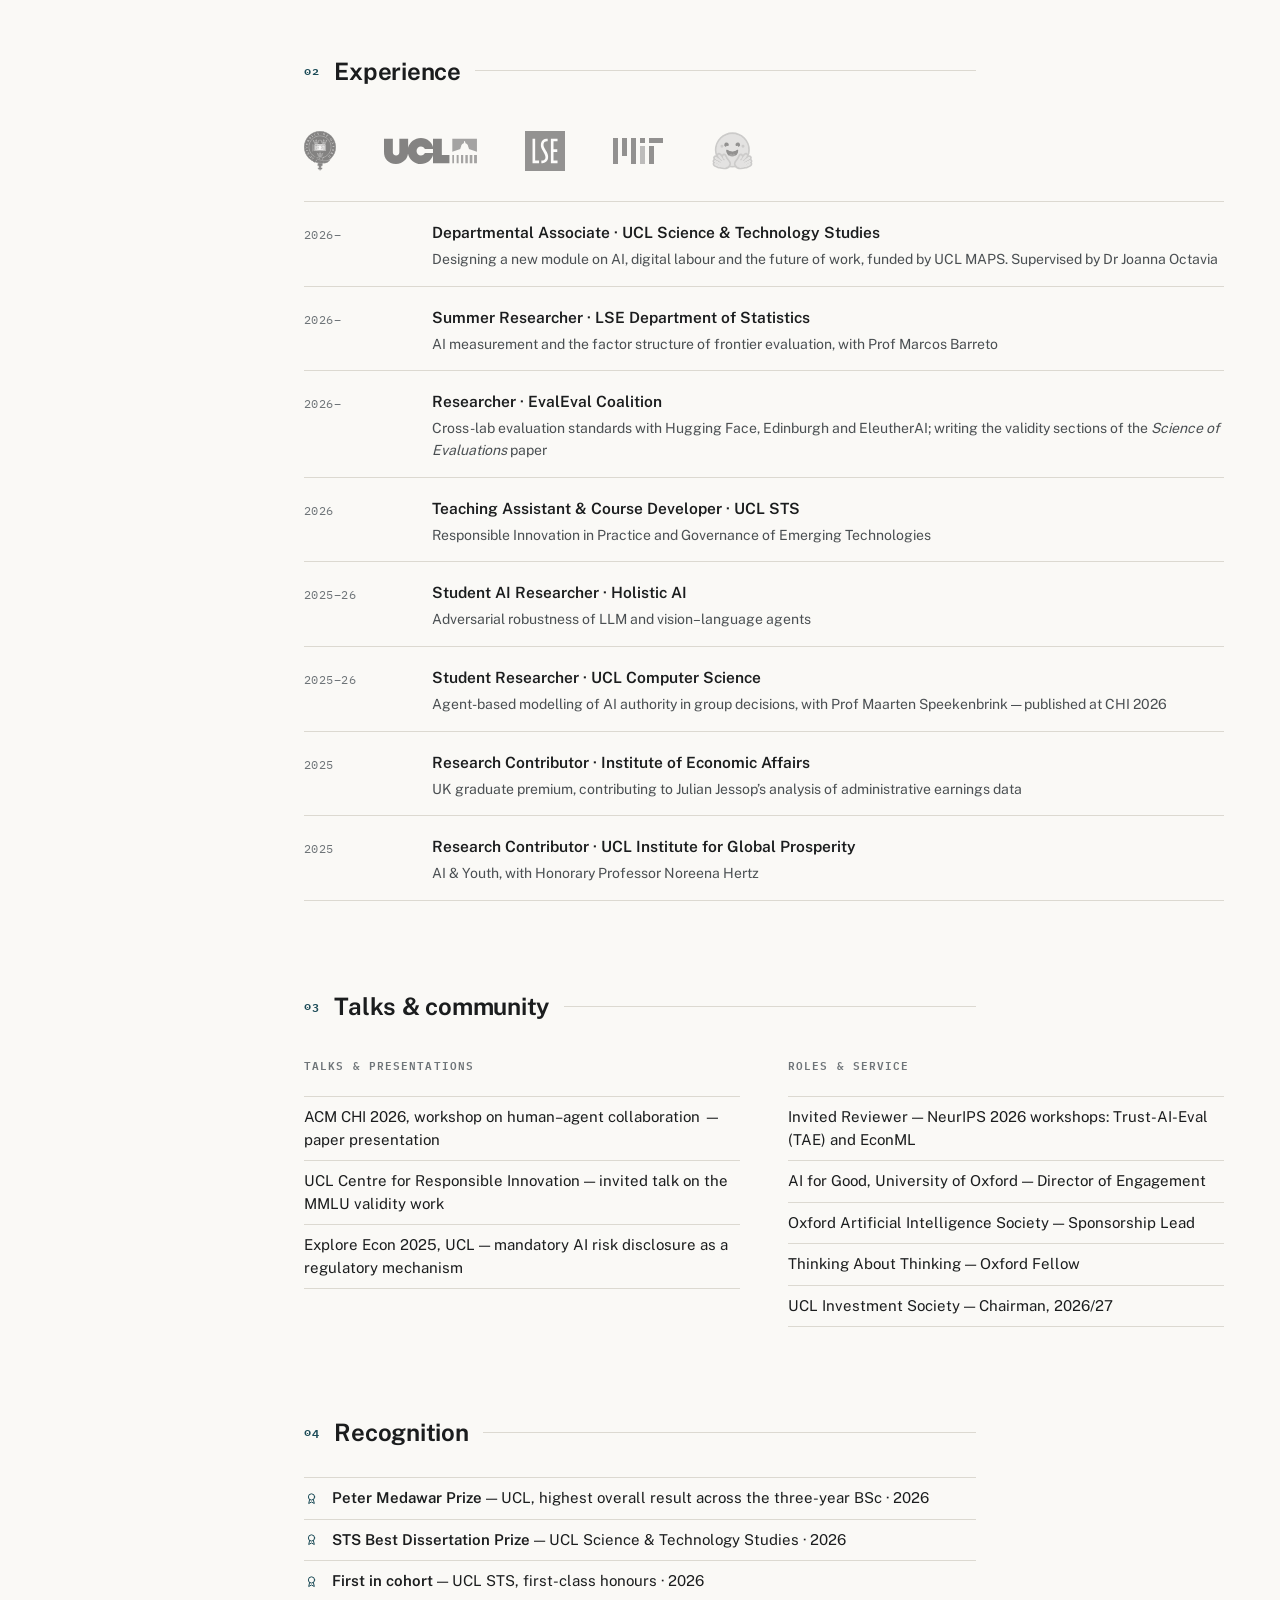
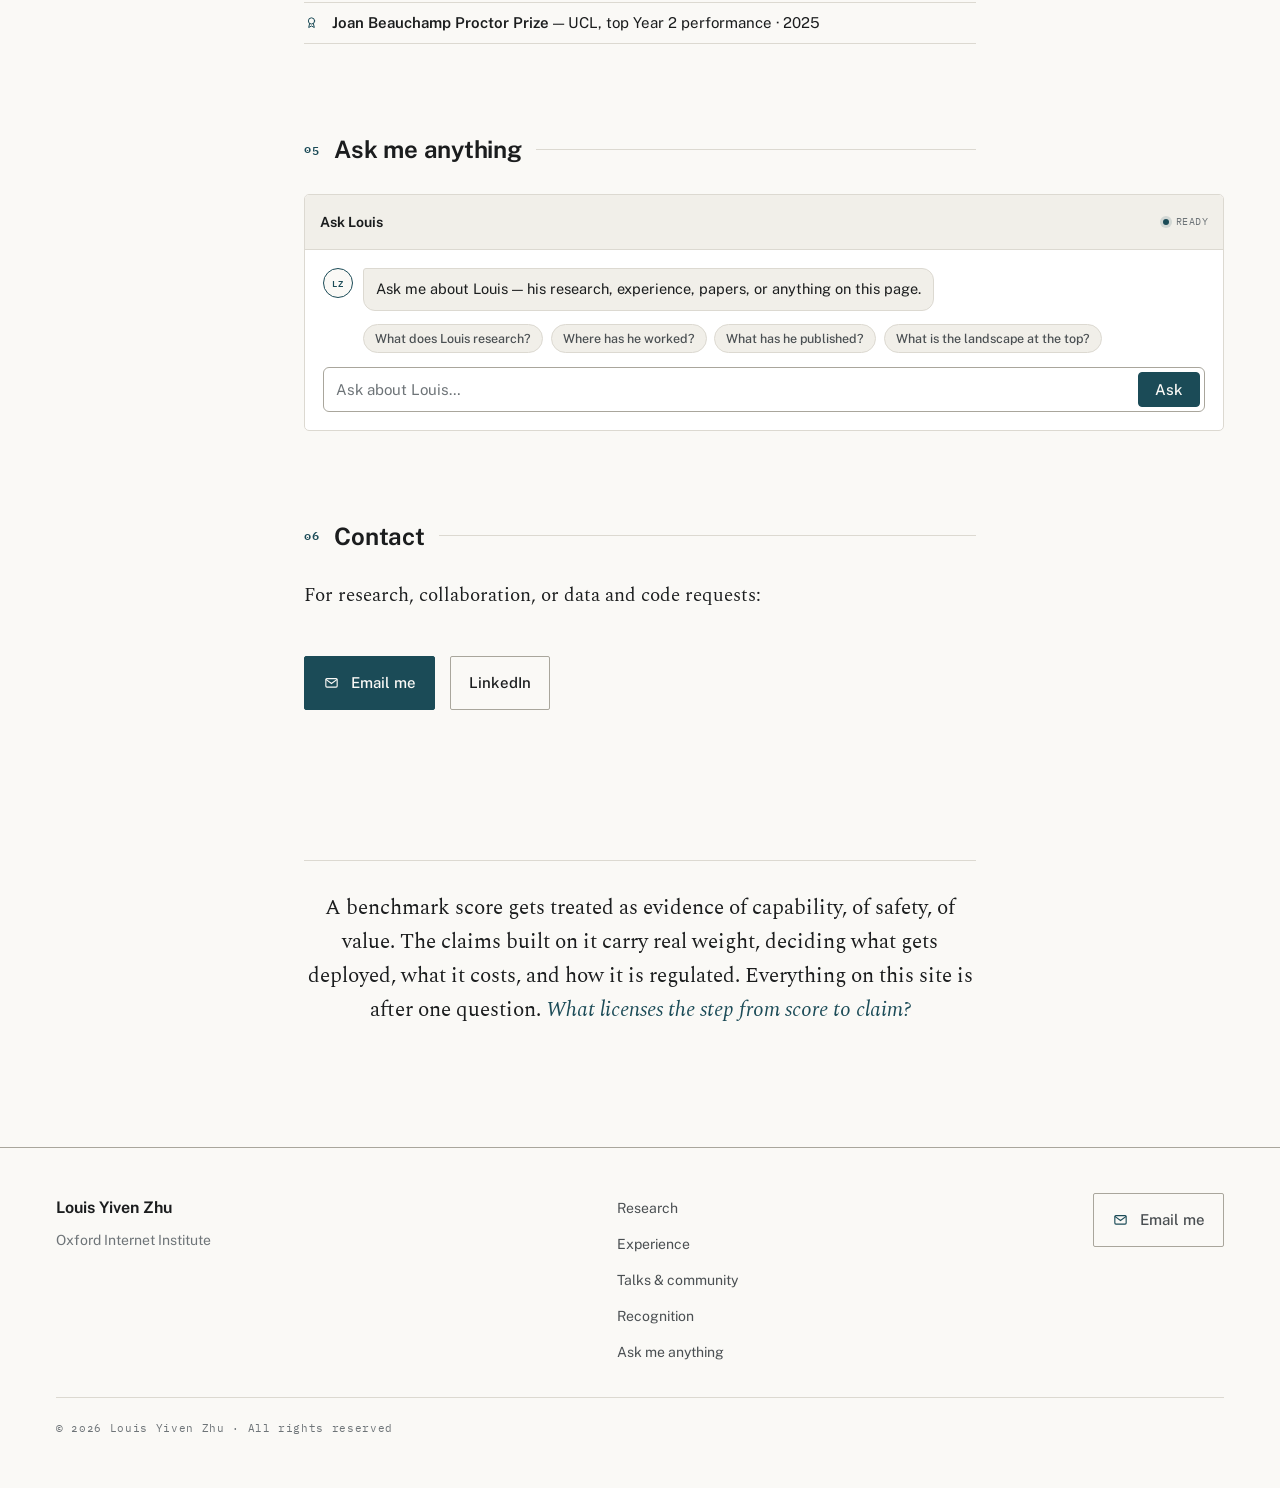
==== commit f8949865: "Add benchprobe card; fact tile counts the package Co-Authored-By: Claude Fable 5 <noreply@anthropic." ====
--- a/index.html
+++ b/index.html
@@ -120,7 +120,7 @@
   <ul class="facts">
     <li class="fact"><svg class="icon"><use href="#i-cap"/></svg><span class="fact-k">University of Oxford</span><span class="fact-v">MSc, Oxford Internet Institute &middot; 2026&ndash;27</span></li>
     <li class="fact"><svg class="icon"><use href="#i-book"/></svg><span class="fact-k">UCL</span><span class="fact-v">BSc, Science &amp; Technology Studies &middot; 2023&ndash;26</span></li>
-    <li class="fact"><svg class="icon"><use href="#i-doc"/></svg><span class="fact-k">Research</span><span class="fact-v">10 active papers &middot; 1 published (ACM CHI 2026)</span></li>
+    <li class="fact"><svg class="icon"><use href="#i-doc"/></svg><span class="fact-k">Research</span><span class="fact-v">10 active papers &middot; 1 published &middot; 1 package</span></li>
     <li class="fact"><svg class="icon"><use href="#i-chart"/></svg><span class="fact-k">Data Science &amp; ML</span><span class="fact-v">MITx MicroMasters &middot; Oxford &middot; LSE</span></li>
   </ul>
 </header>
@@ -213,6 +213,13 @@
       </article>
 
       <article class="pub">
+        <div class="pub-top"><span class="status is-pending">release &mdash; Oct 2026</span></div>
+        <h3 class="pub-title">benchprobe</h3>
+        <p>A PyTorch package for psychometric analysis of benchmark score matrices: factor structure, item difficulty and reliability, so an evaluation can be audited in an afternoon.</p>
+        <p class="pub-meta">open-source software &middot; code on release</p>
+      </article>
+
+      <article class="pub">
         <div class="pub-top"><span class="status is-pending">working paper</span></div>
         <h3 class="pub-title"><a class="ext" href="https://doi.org/10.2139/ssrn.5736503">Automation Risk and Wage Dynamics in the UK</a></h3>
         <p>Does being measured as automatable move your wage? UK risk scores linked to pay records, occupation by year.</p>
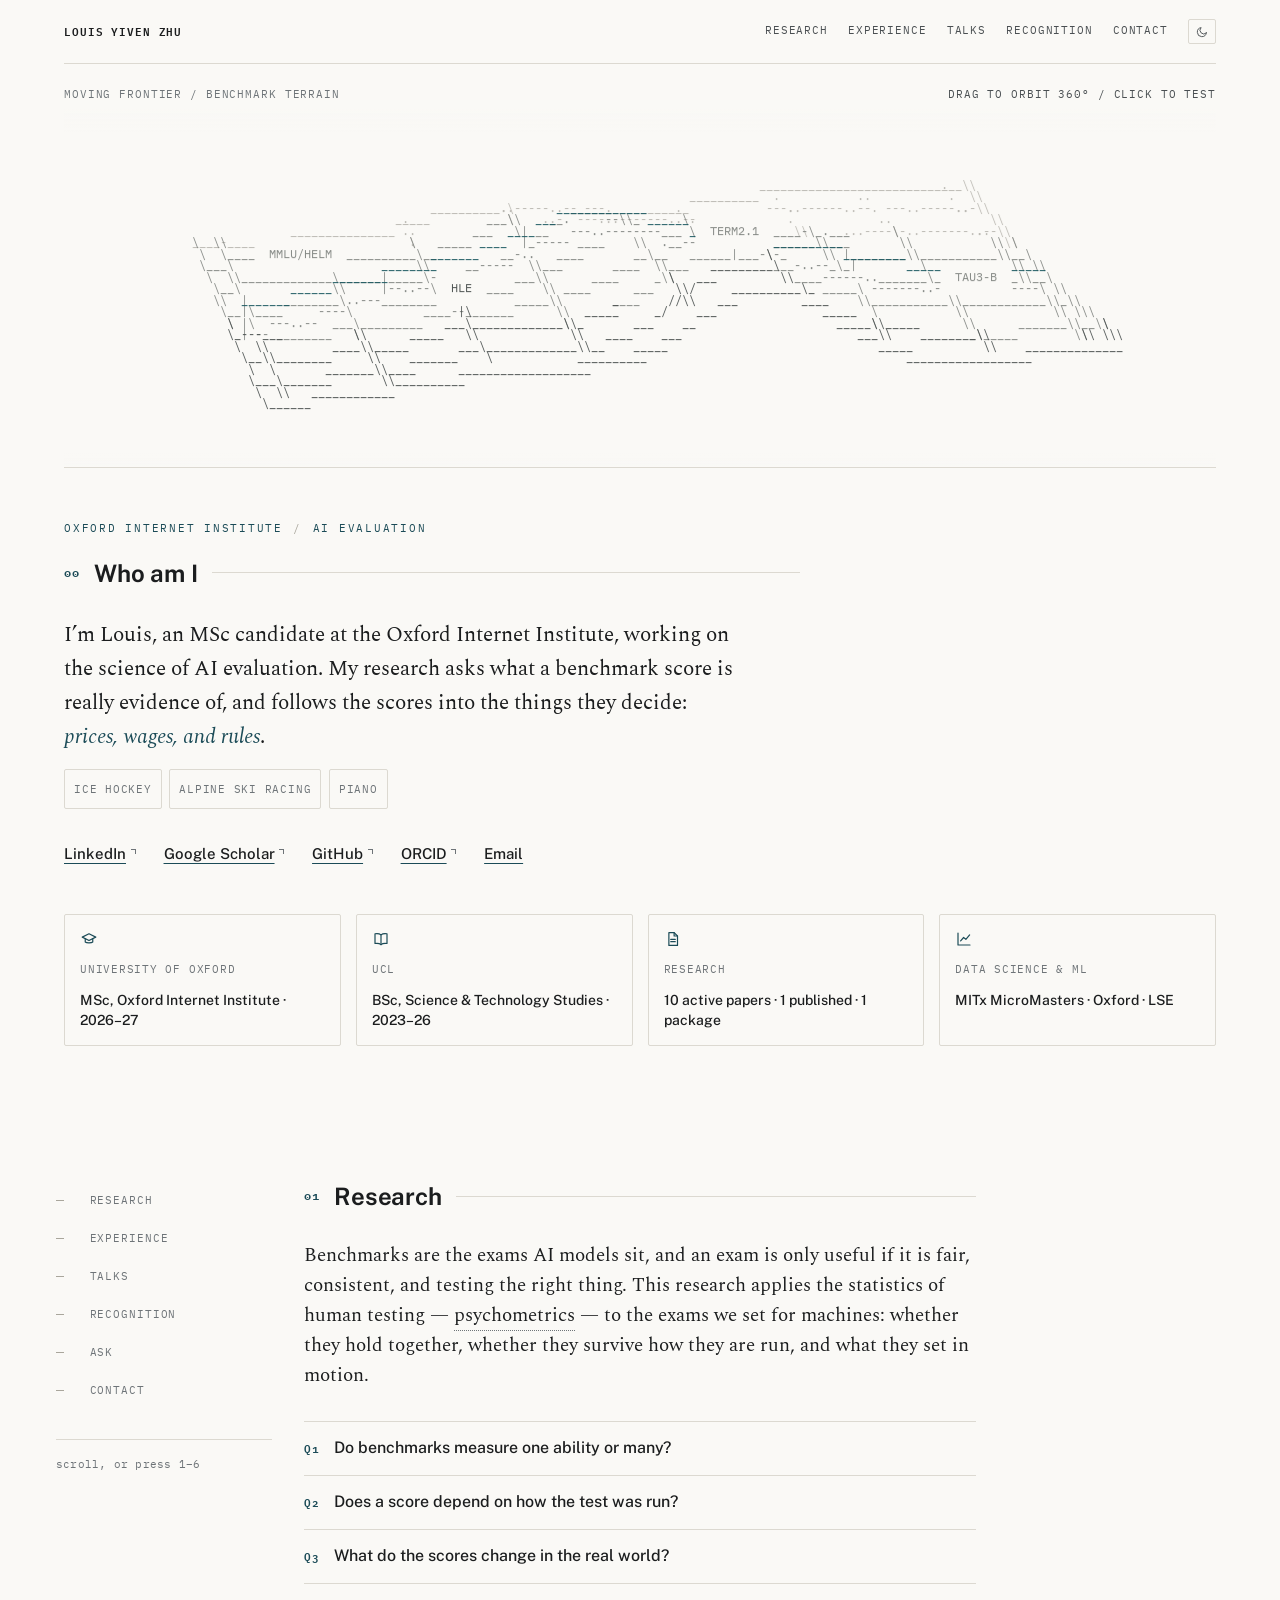
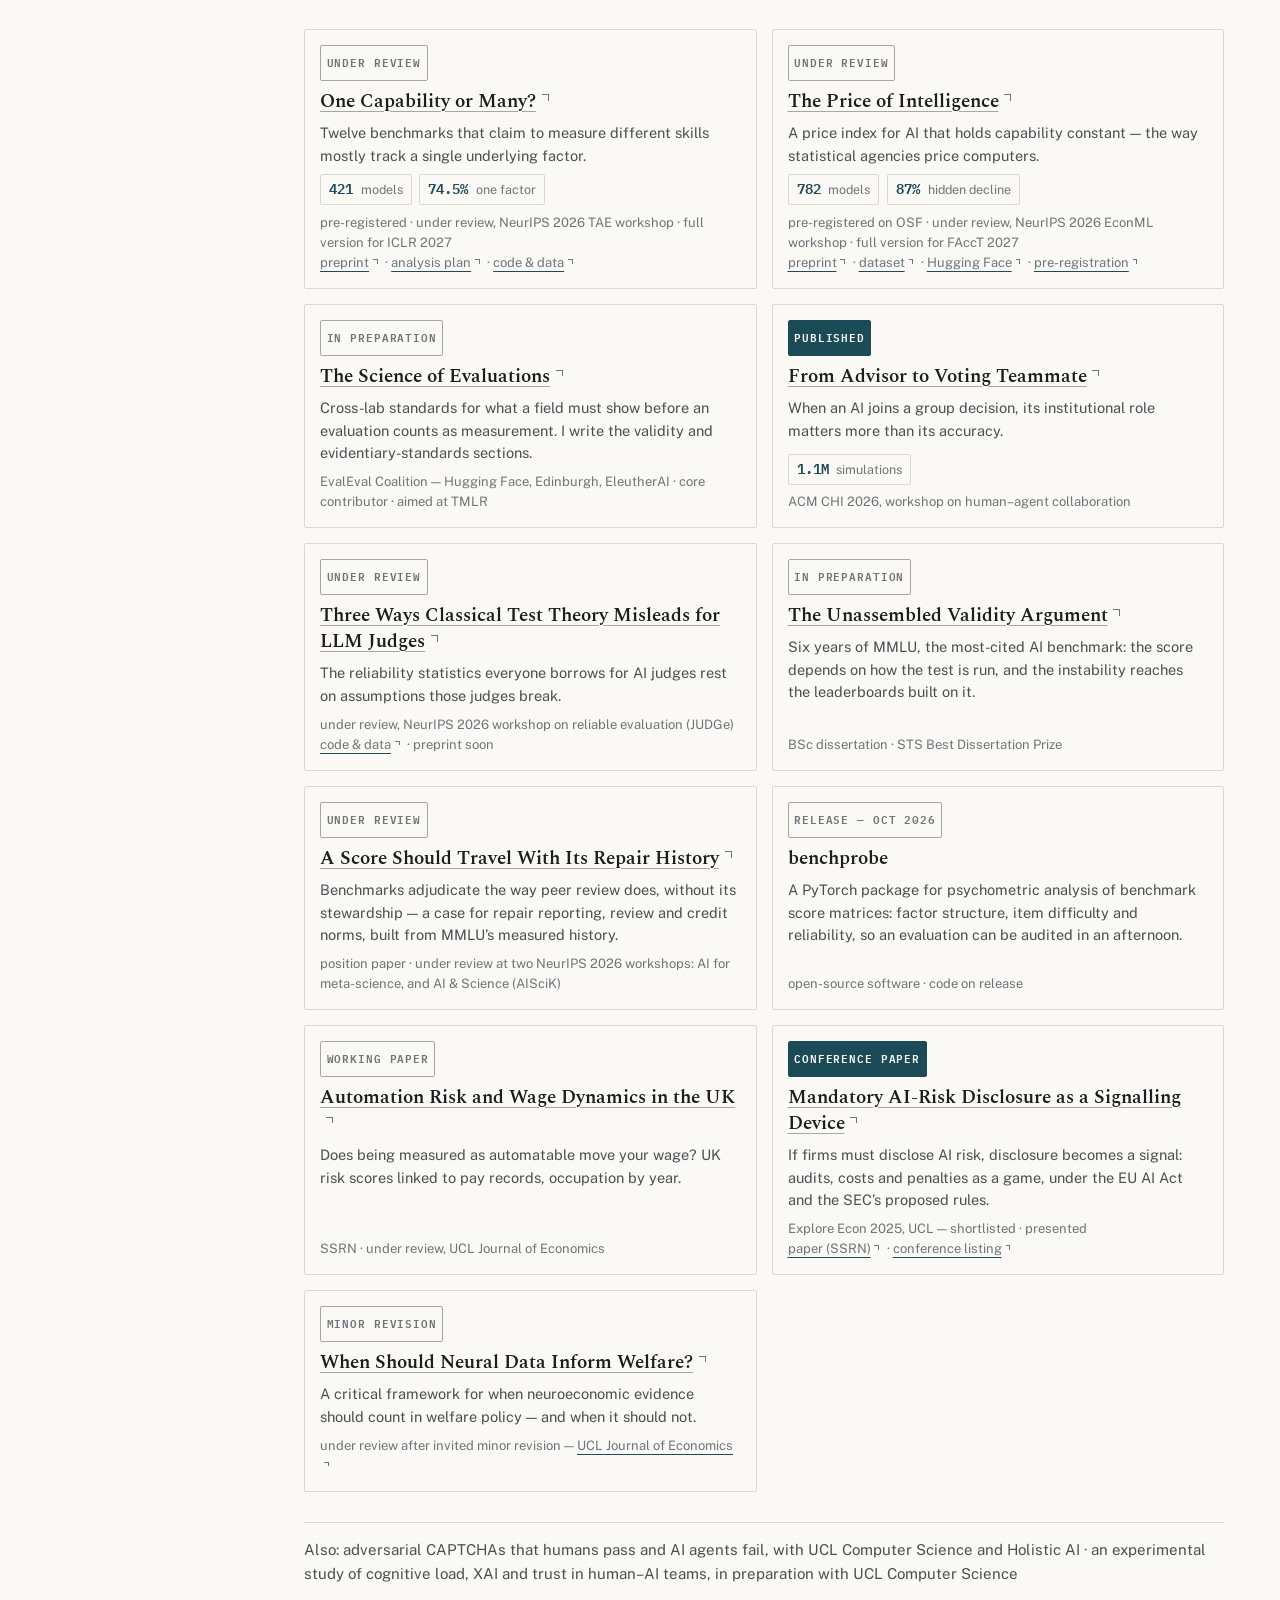
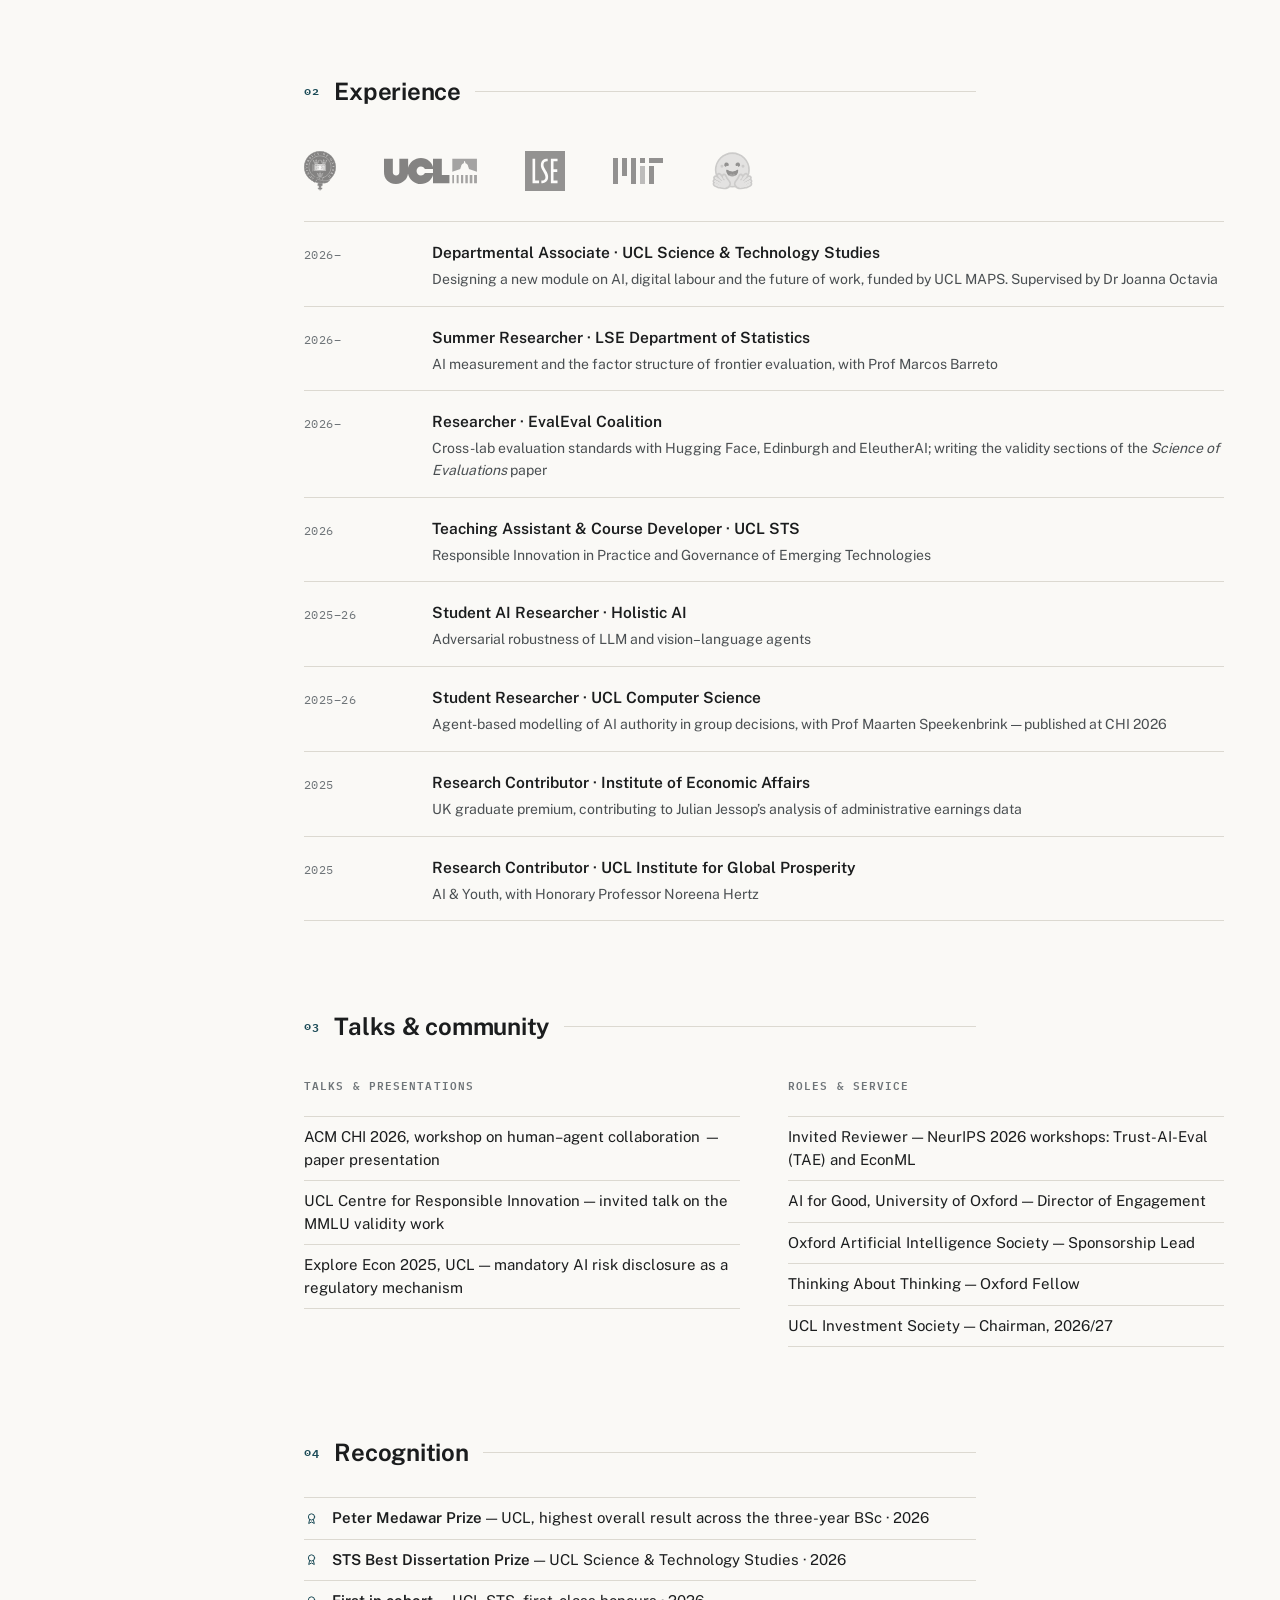
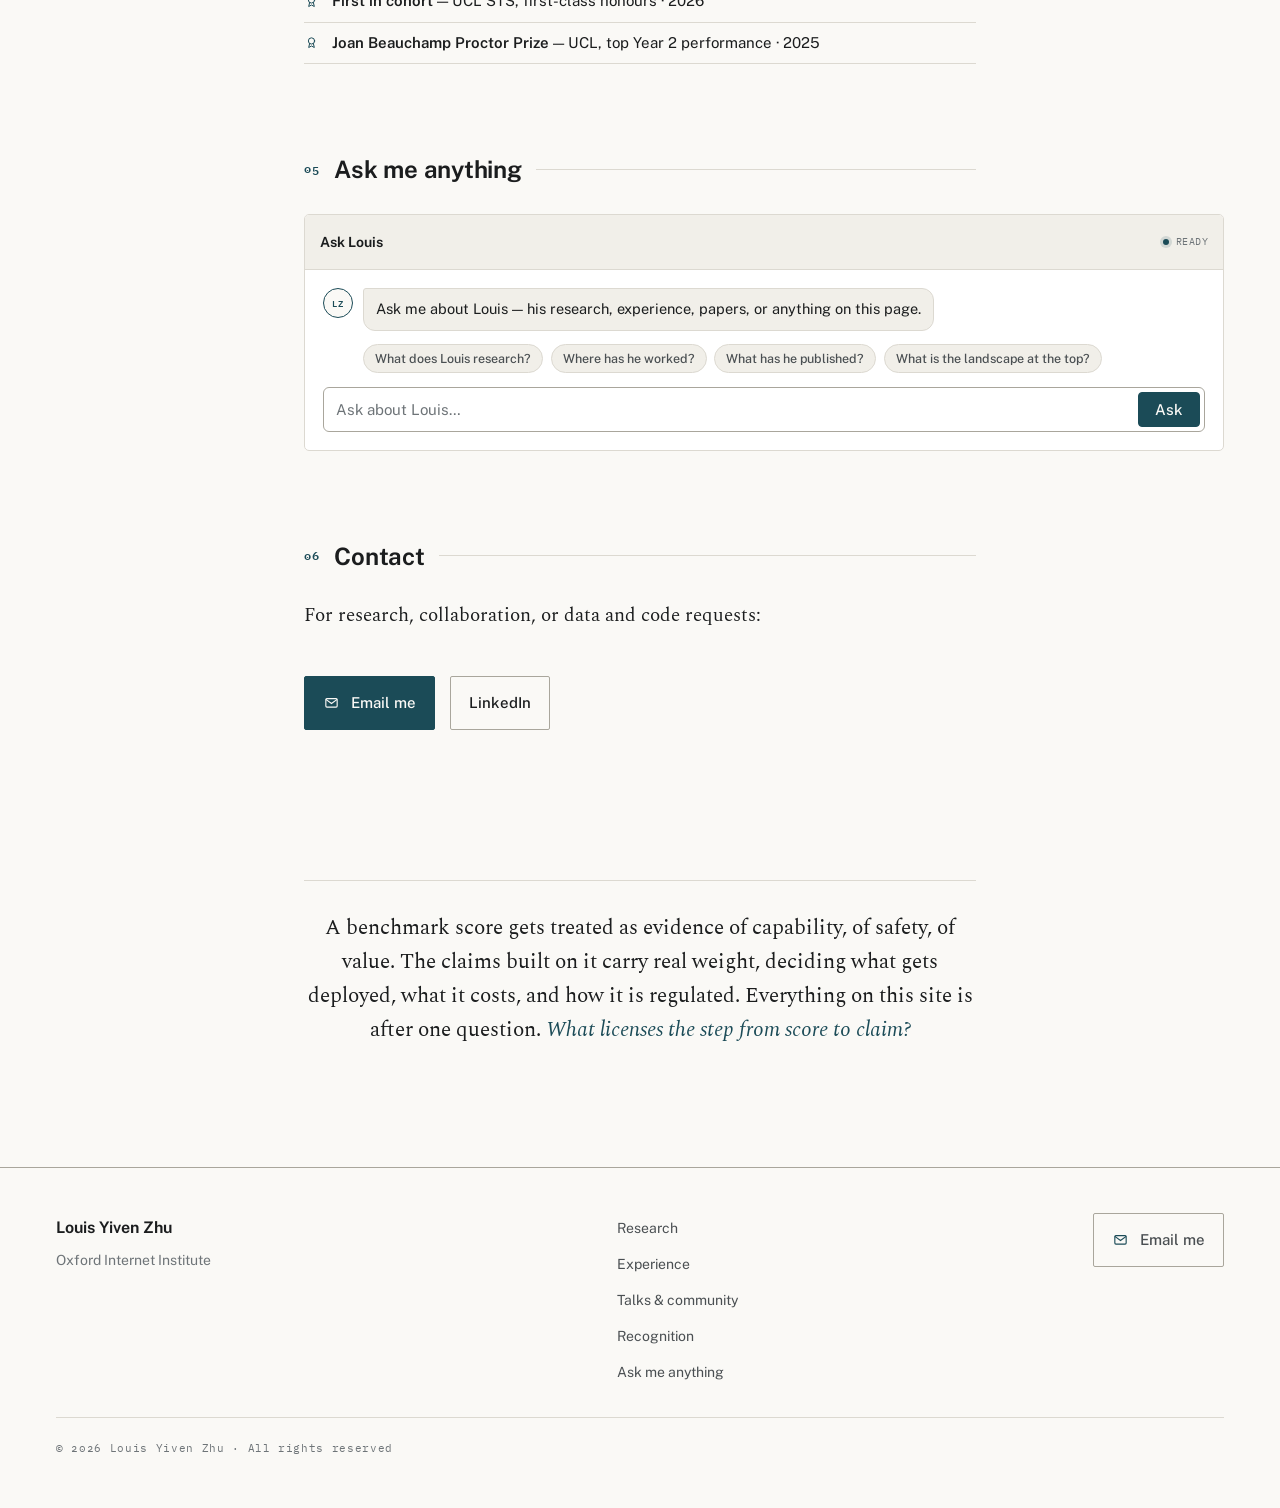
==== commit deebaeea: "Disclosure paper is a conference paper (Explore Econ 2025), not a working paper Co-Authored-By: Clau" ====
--- a/index.html
+++ b/index.html
@@ -227,10 +227,11 @@
       </article>
 
       <article class="pub">
-        <div class="pub-top"><span class="status is-pending">working paper</span></div>
+        <div class="pub-top"><span class="status is-published">conference paper</span></div>
         <h3 class="pub-title"><a class="ext" href="https://doi.org/10.2139/ssrn.5736722">Mandatory AI-Risk Disclosure as a Signalling Device</a></h3>
         <p>If firms must disclose AI risk, disclosure becomes a signal: audits, costs and penalties as a game, under the EU AI Act and the SEC&rsquo;s proposed rules.</p>
-        <p class="pub-meta">SSRN &middot; capital markets</p>
+        <p class="pub-meta">Explore Econ 2025, UCL &mdash; shortlisted &middot; presented<br>
+        <a class="ext" href="https://doi.org/10.2139/ssrn.5736722">paper (SSRN)</a> &middot; <a class="ext" href="https://www.ucl.ac.uk/social-historical-sciences/explore-econ-shortlisted-submissions-2025">conference listing</a></p>
       </article>
 
       <article class="pub">
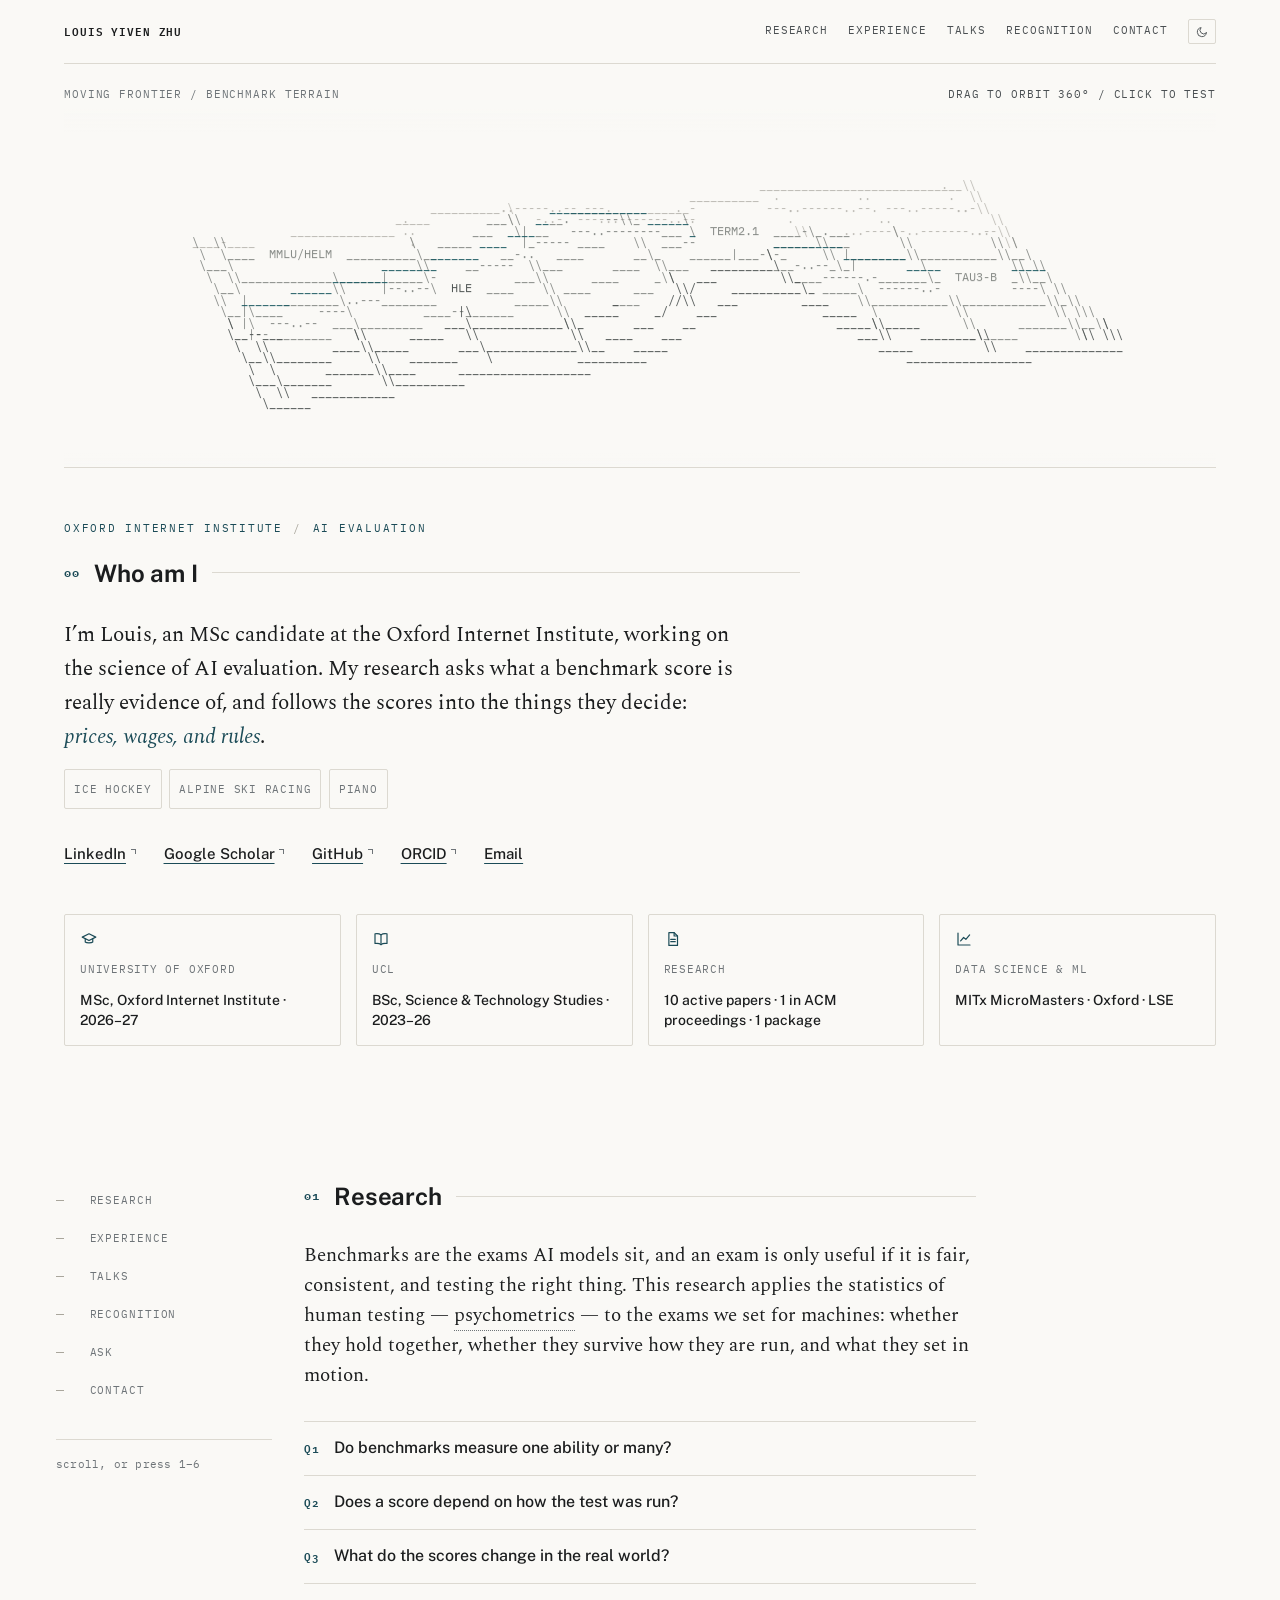
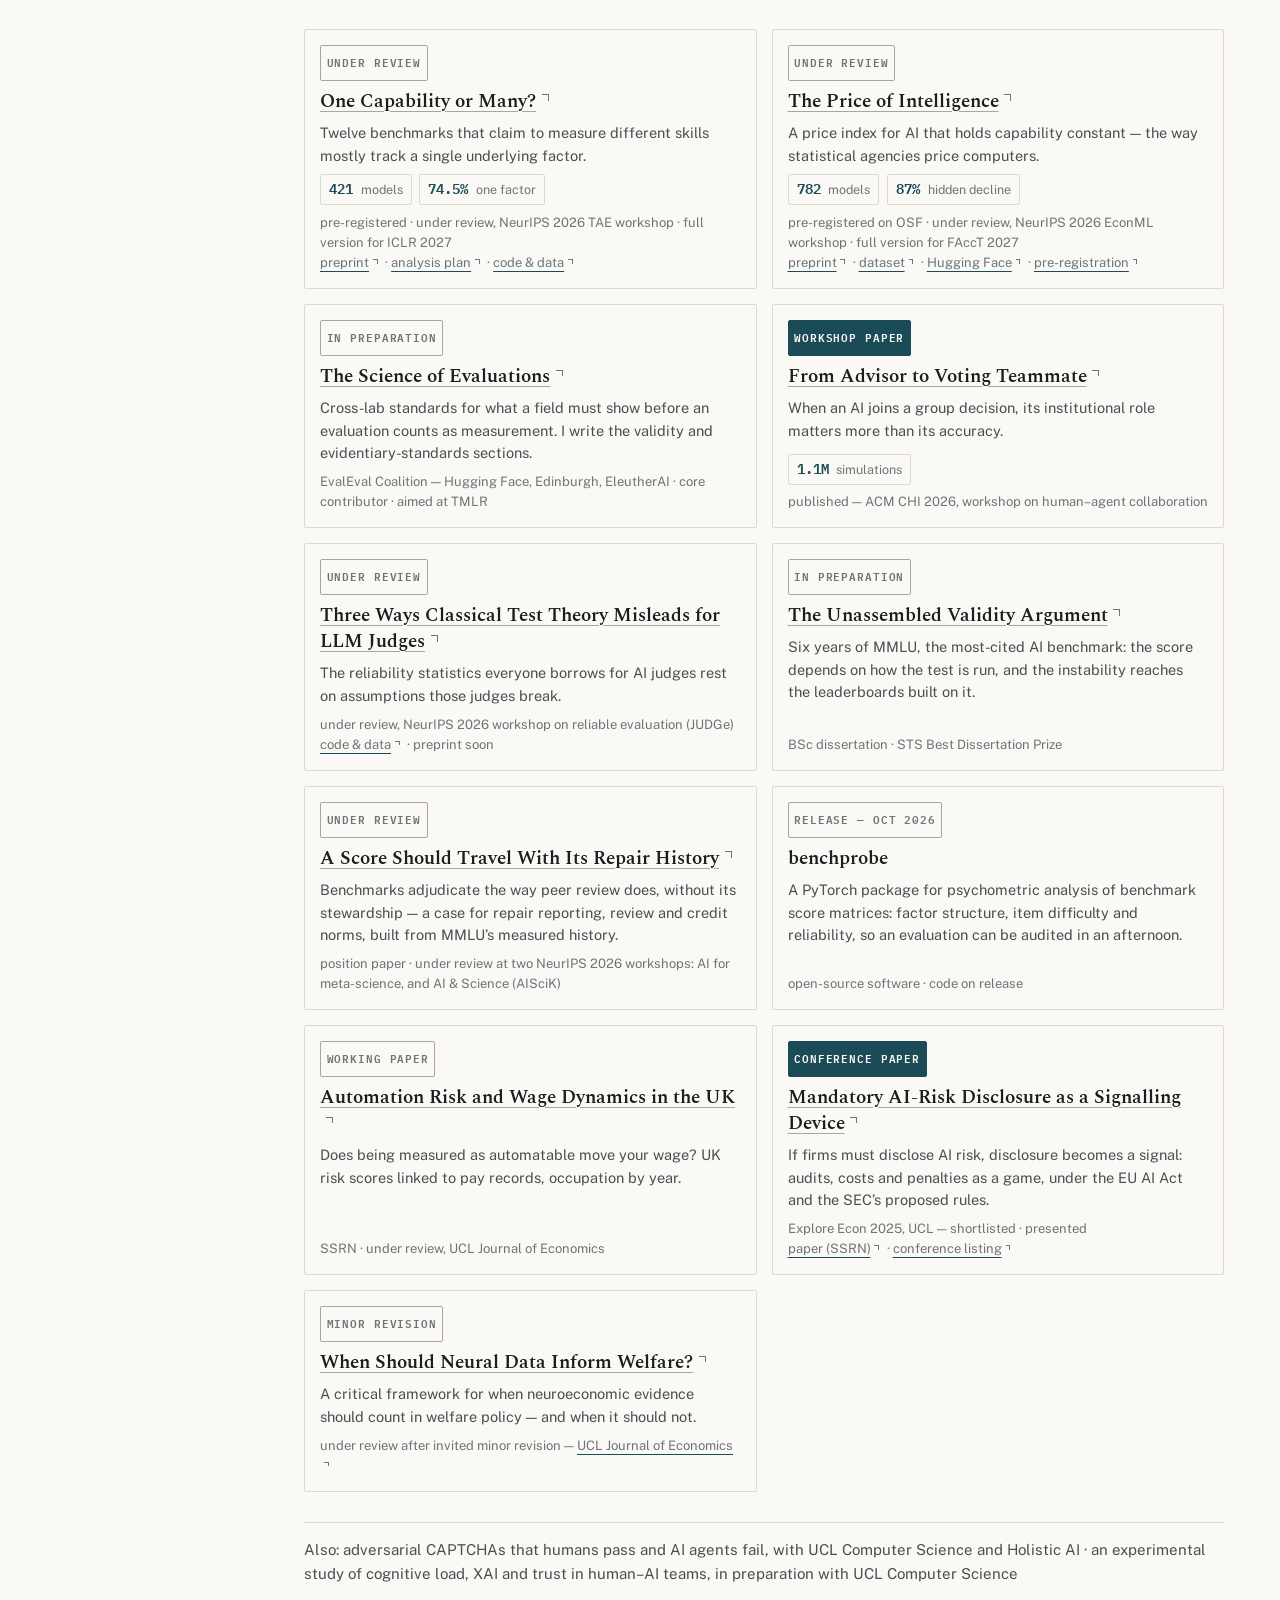
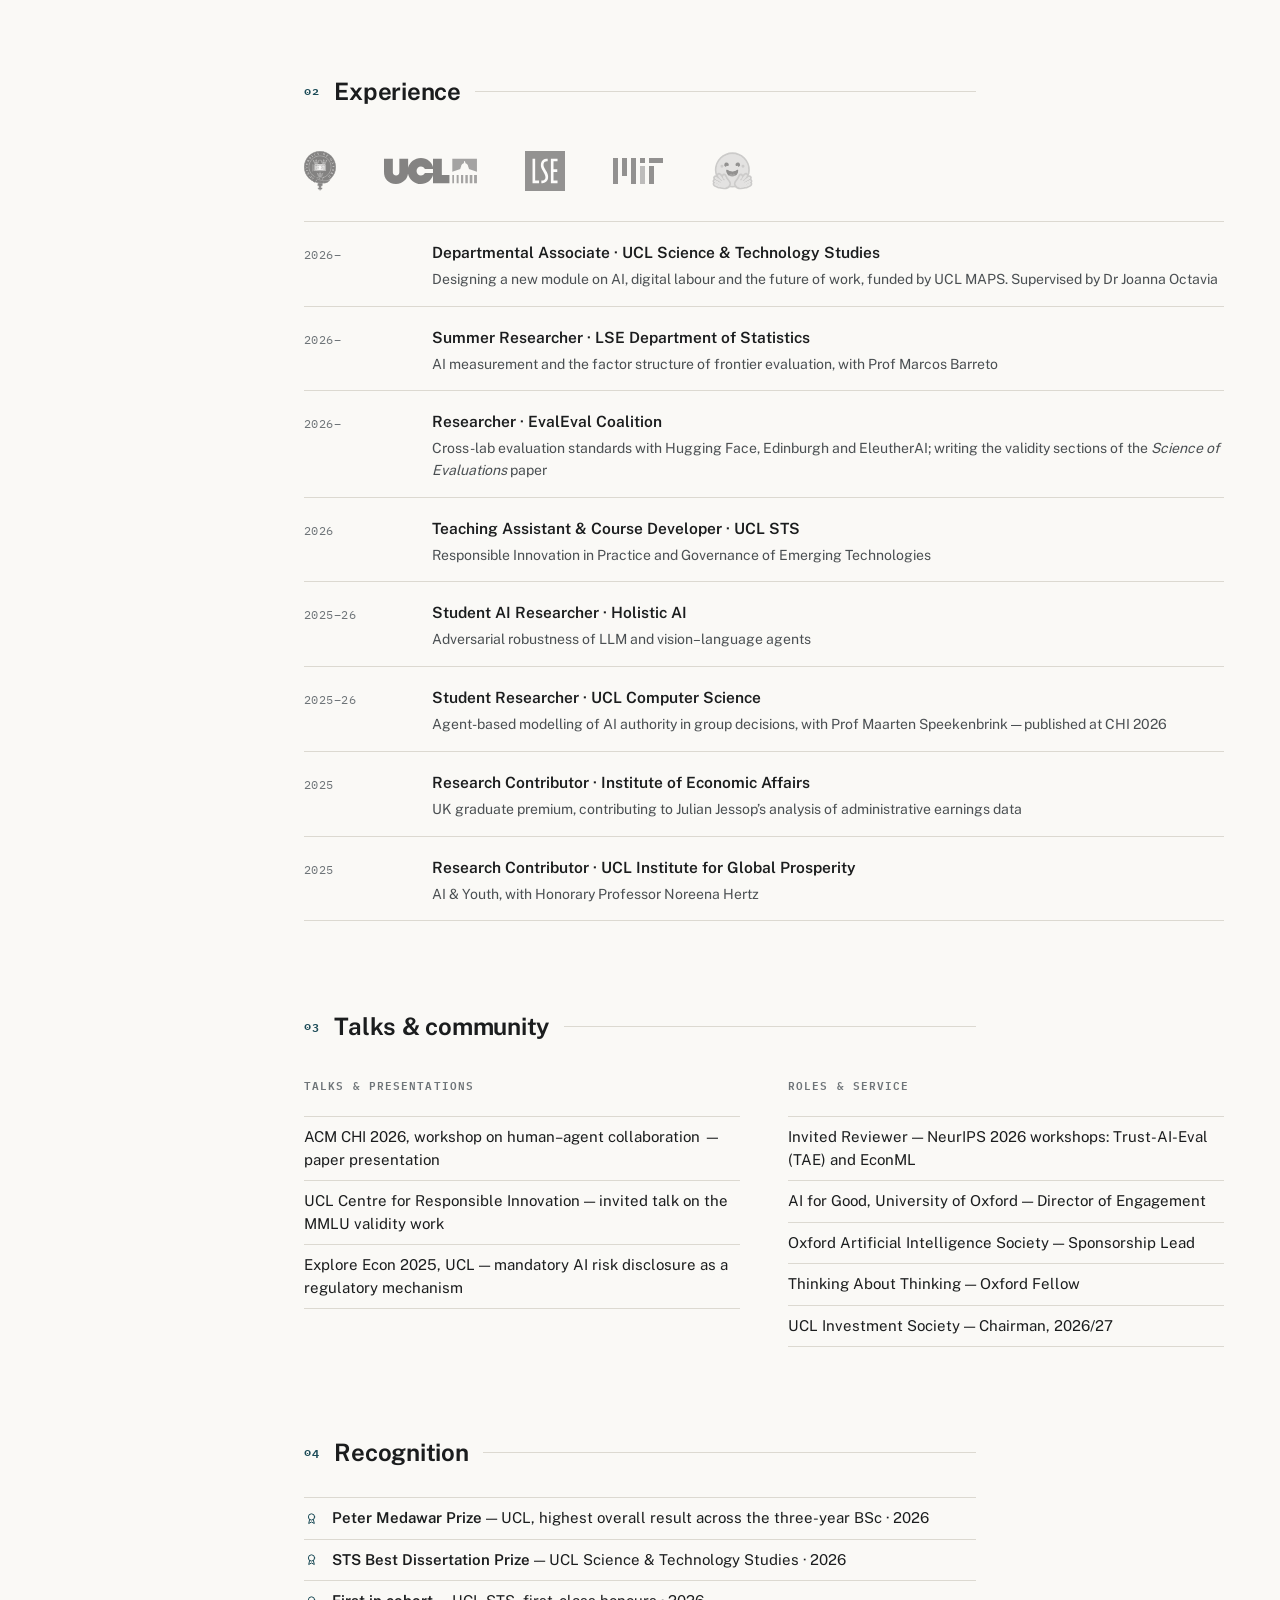
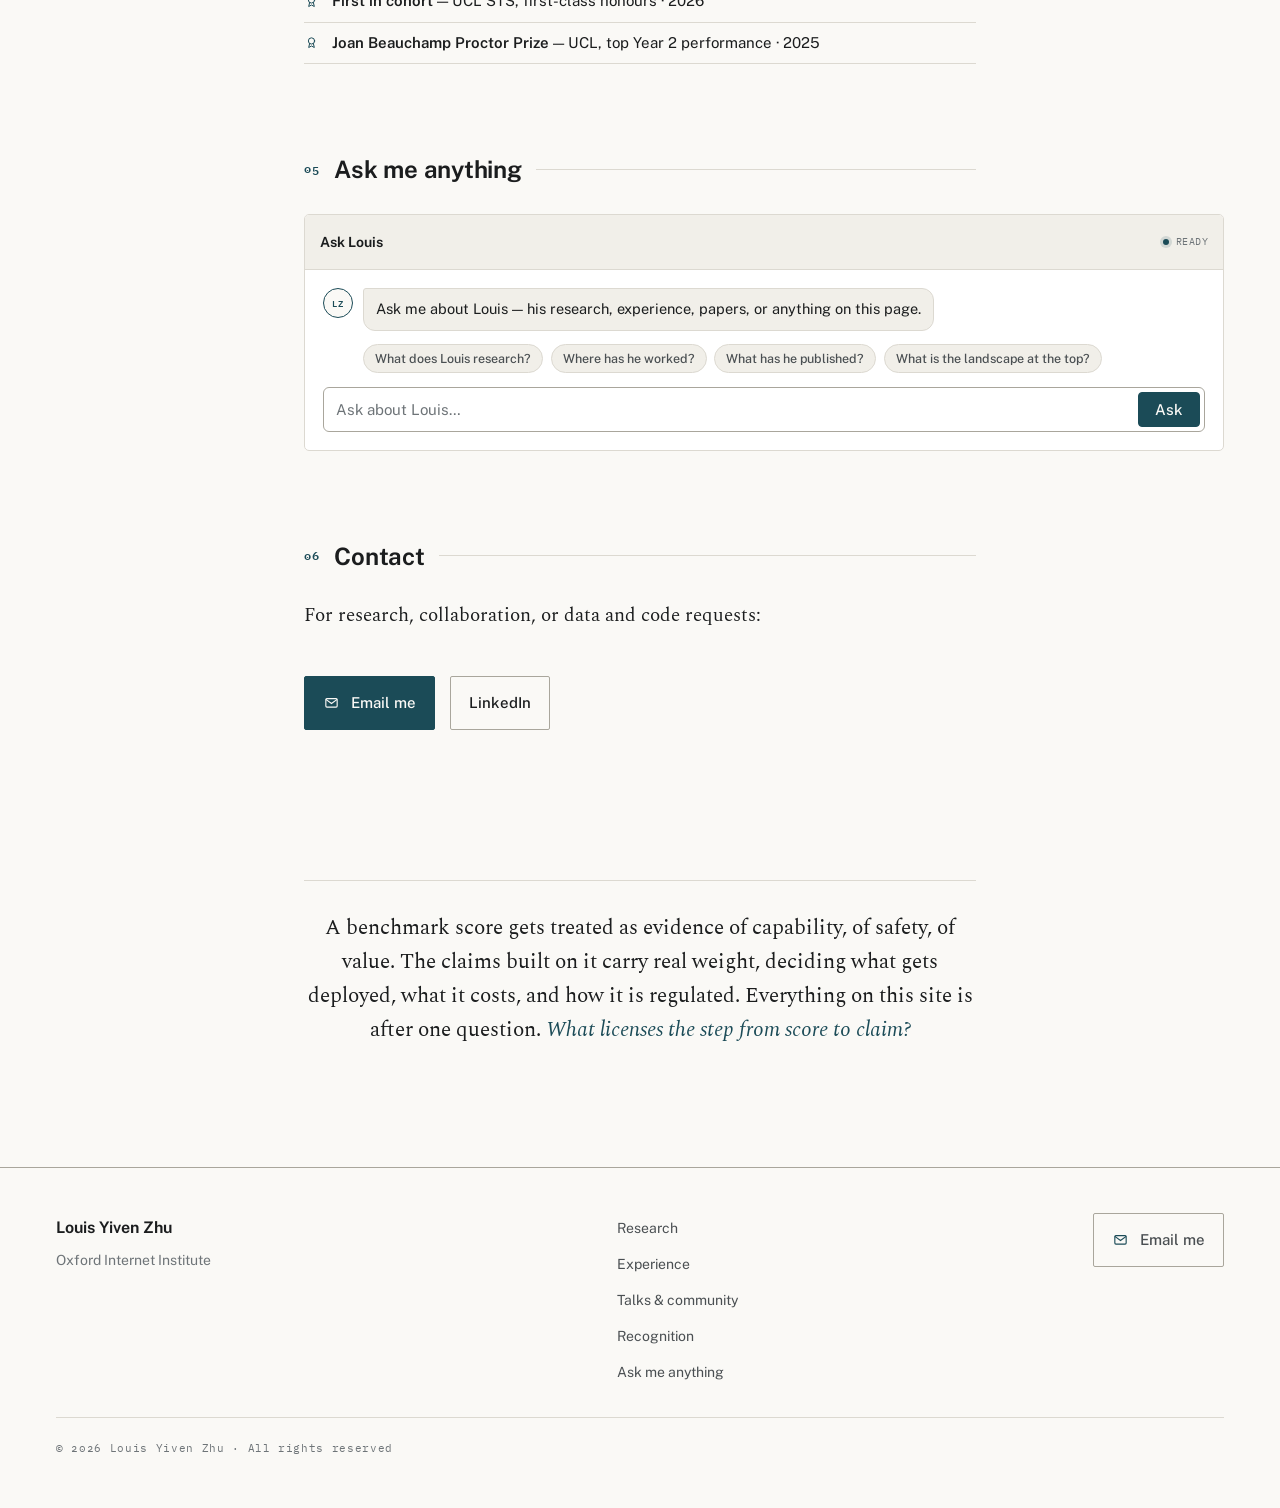
==== commit 3961d93e: "CHI paper: label chip by venue type, keep published in meta Co-Authored-By: Claude Fable 5 <noreply@" ====
--- a/index.html
+++ b/index.html
@@ -120,7 +120,7 @@
   <ul class="facts">
     <li class="fact"><svg class="icon"><use href="#i-cap"/></svg><span class="fact-k">University of Oxford</span><span class="fact-v">MSc, Oxford Internet Institute &middot; 2026&ndash;27</span></li>
     <li class="fact"><svg class="icon"><use href="#i-book"/></svg><span class="fact-k">UCL</span><span class="fact-v">BSc, Science &amp; Technology Studies &middot; 2023&ndash;26</span></li>
-    <li class="fact"><svg class="icon"><use href="#i-doc"/></svg><span class="fact-k">Research</span><span class="fact-v">10 active papers &middot; 1 published &middot; 1 package</span></li>
+    <li class="fact"><svg class="icon"><use href="#i-doc"/></svg><span class="fact-k">Research</span><span class="fact-v">10 active papers &middot; 1 in ACM proceedings &middot; 1 package</span></li>
     <li class="fact"><svg class="icon"><use href="#i-chart"/></svg><span class="fact-k">Data Science &amp; ML</span><span class="fact-v">MITx MicroMasters &middot; Oxford &middot; LSE</span></li>
   </ul>
 </header>
@@ -182,13 +182,13 @@
       </article>
 
       <article class="pub">
-        <div class="pub-top"><span class="status is-published">published</span></div>
+        <div class="pub-top"><span class="status is-published">workshop paper</span></div>
         <h3 class="pub-title"><a class="ext" href="https://chi26workshop-human-agent-collaboration.hailab.io/assets/papers/36%20-%20From%20Advisor%20to%20Voting%20Teammate%20Institutional%20Authority%20and%20Information%20Structures%20of%20AI%20Agents%20in%20Bounded-Rational%20Human%20Groups.pdf">From Advisor to Voting Teammate</a></h3>
         <p>When an AI joins a group decision, its institutional role matters more than its accuracy.</p>
         <p class="stat-row">
           <span class="pop"><span class="stat-chip" tabindex="0"><b>1.1M</b> simulations</span><span class="pop-body" role="note">Runs of the agent-based model across authority structures and information conditions.</span></span>
         </p>
-        <p class="pub-meta">ACM CHI 2026, workshop on human&ndash;agent collaboration</p>
+        <p class="pub-meta">published &mdash; ACM CHI 2026, workshop on human&ndash;agent collaboration</p>
       </article>
 
       <article class="pub">
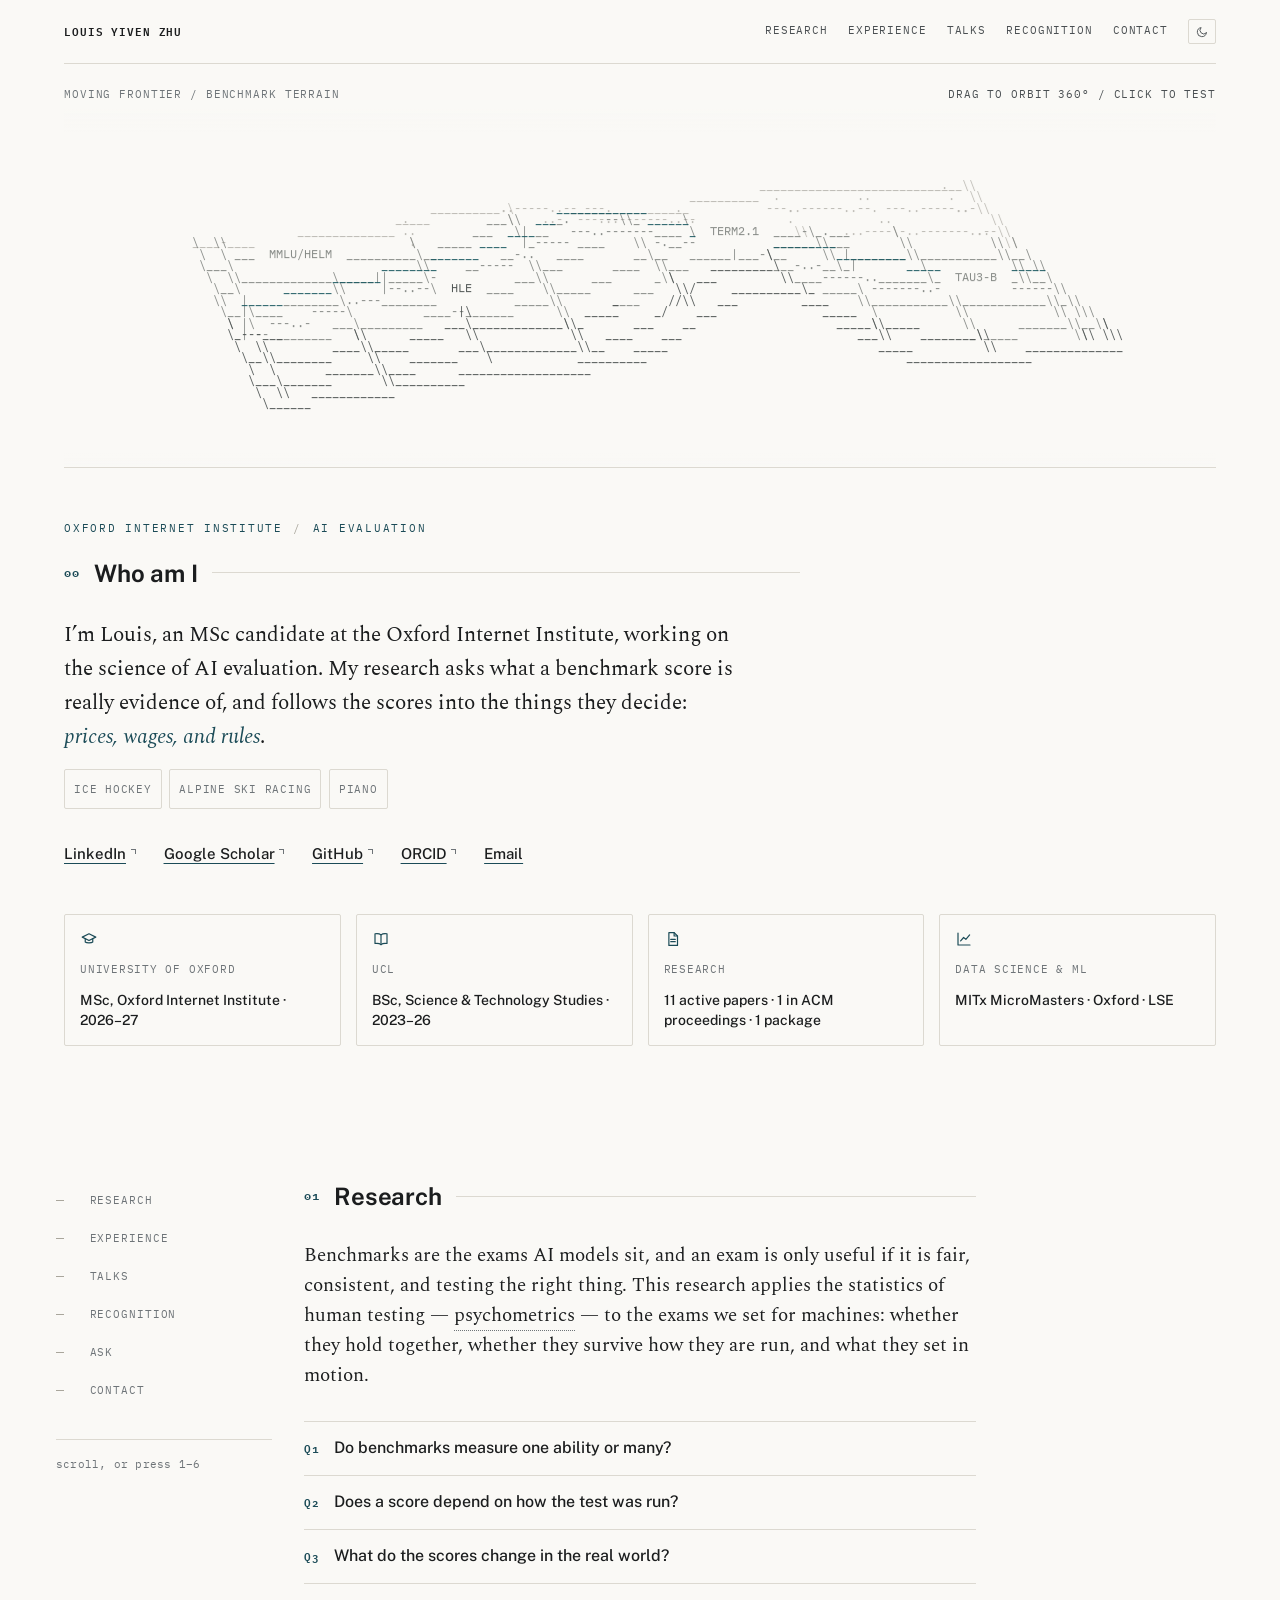
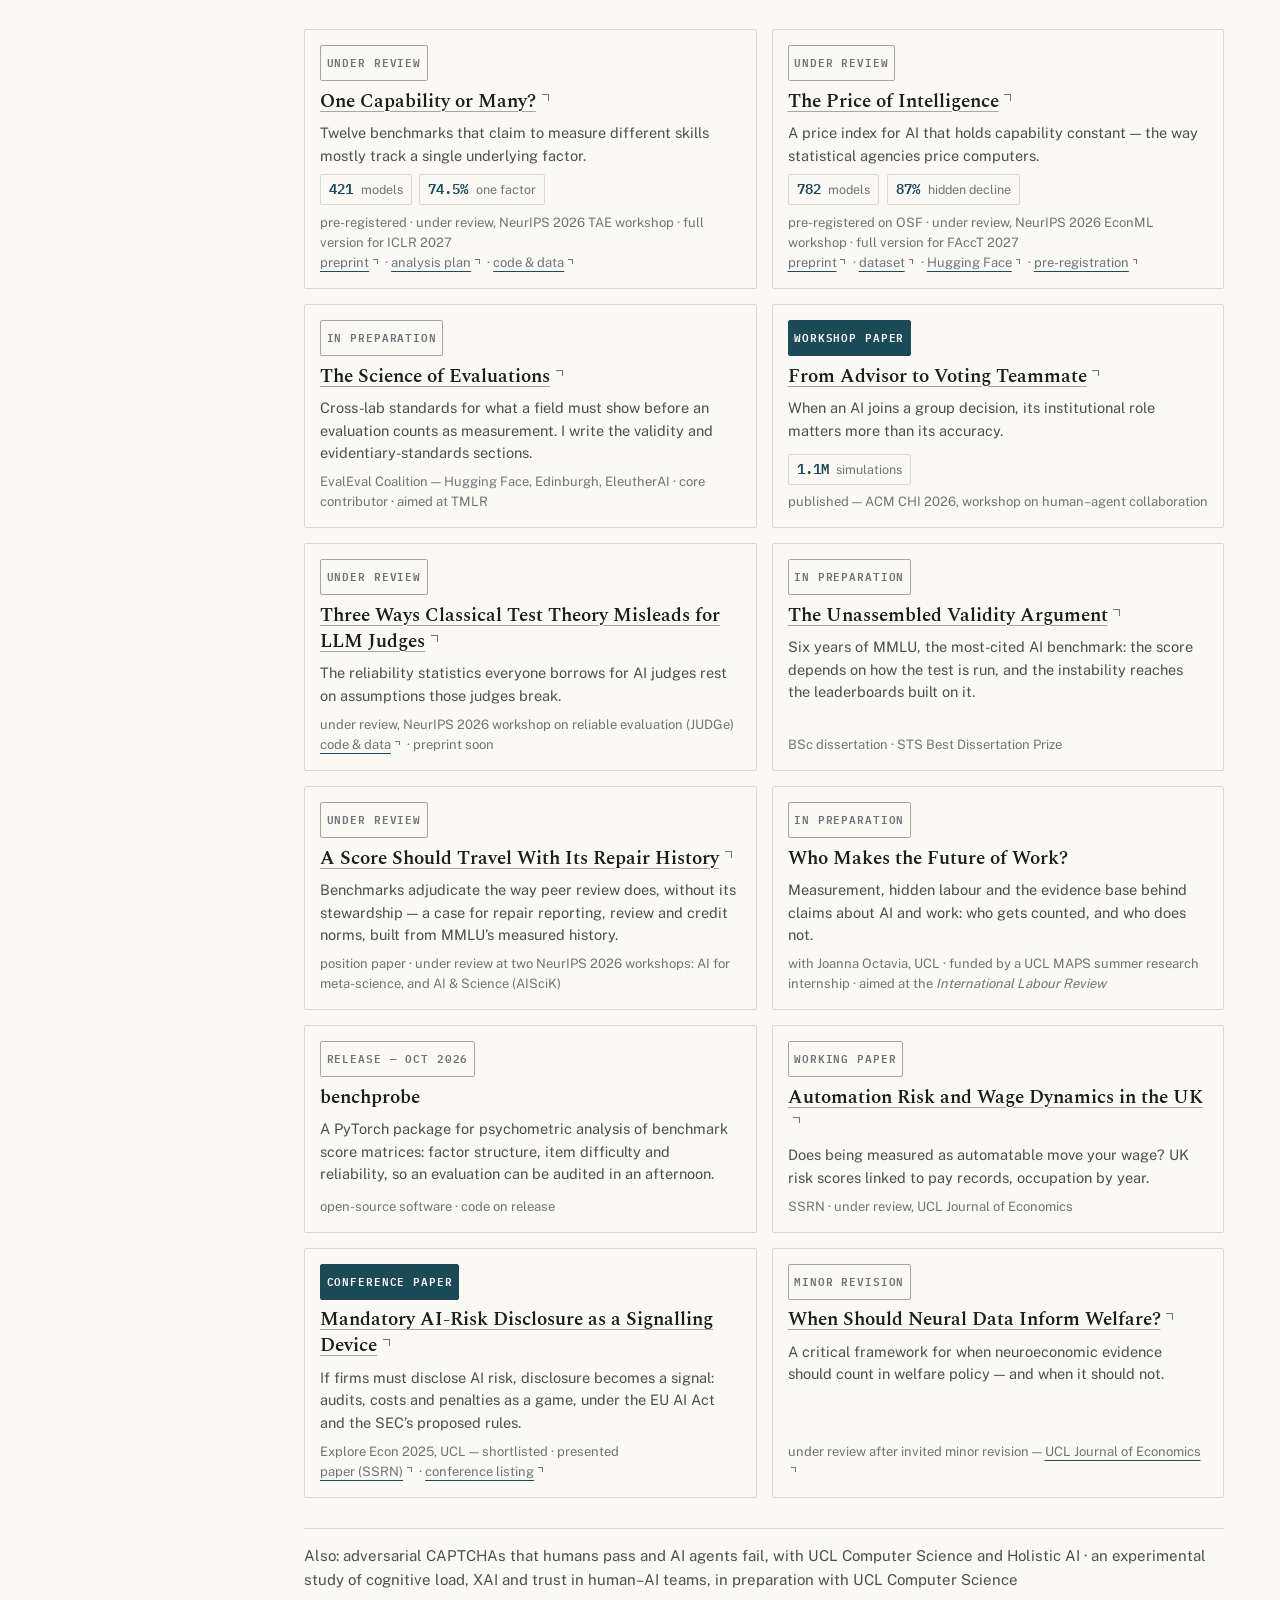
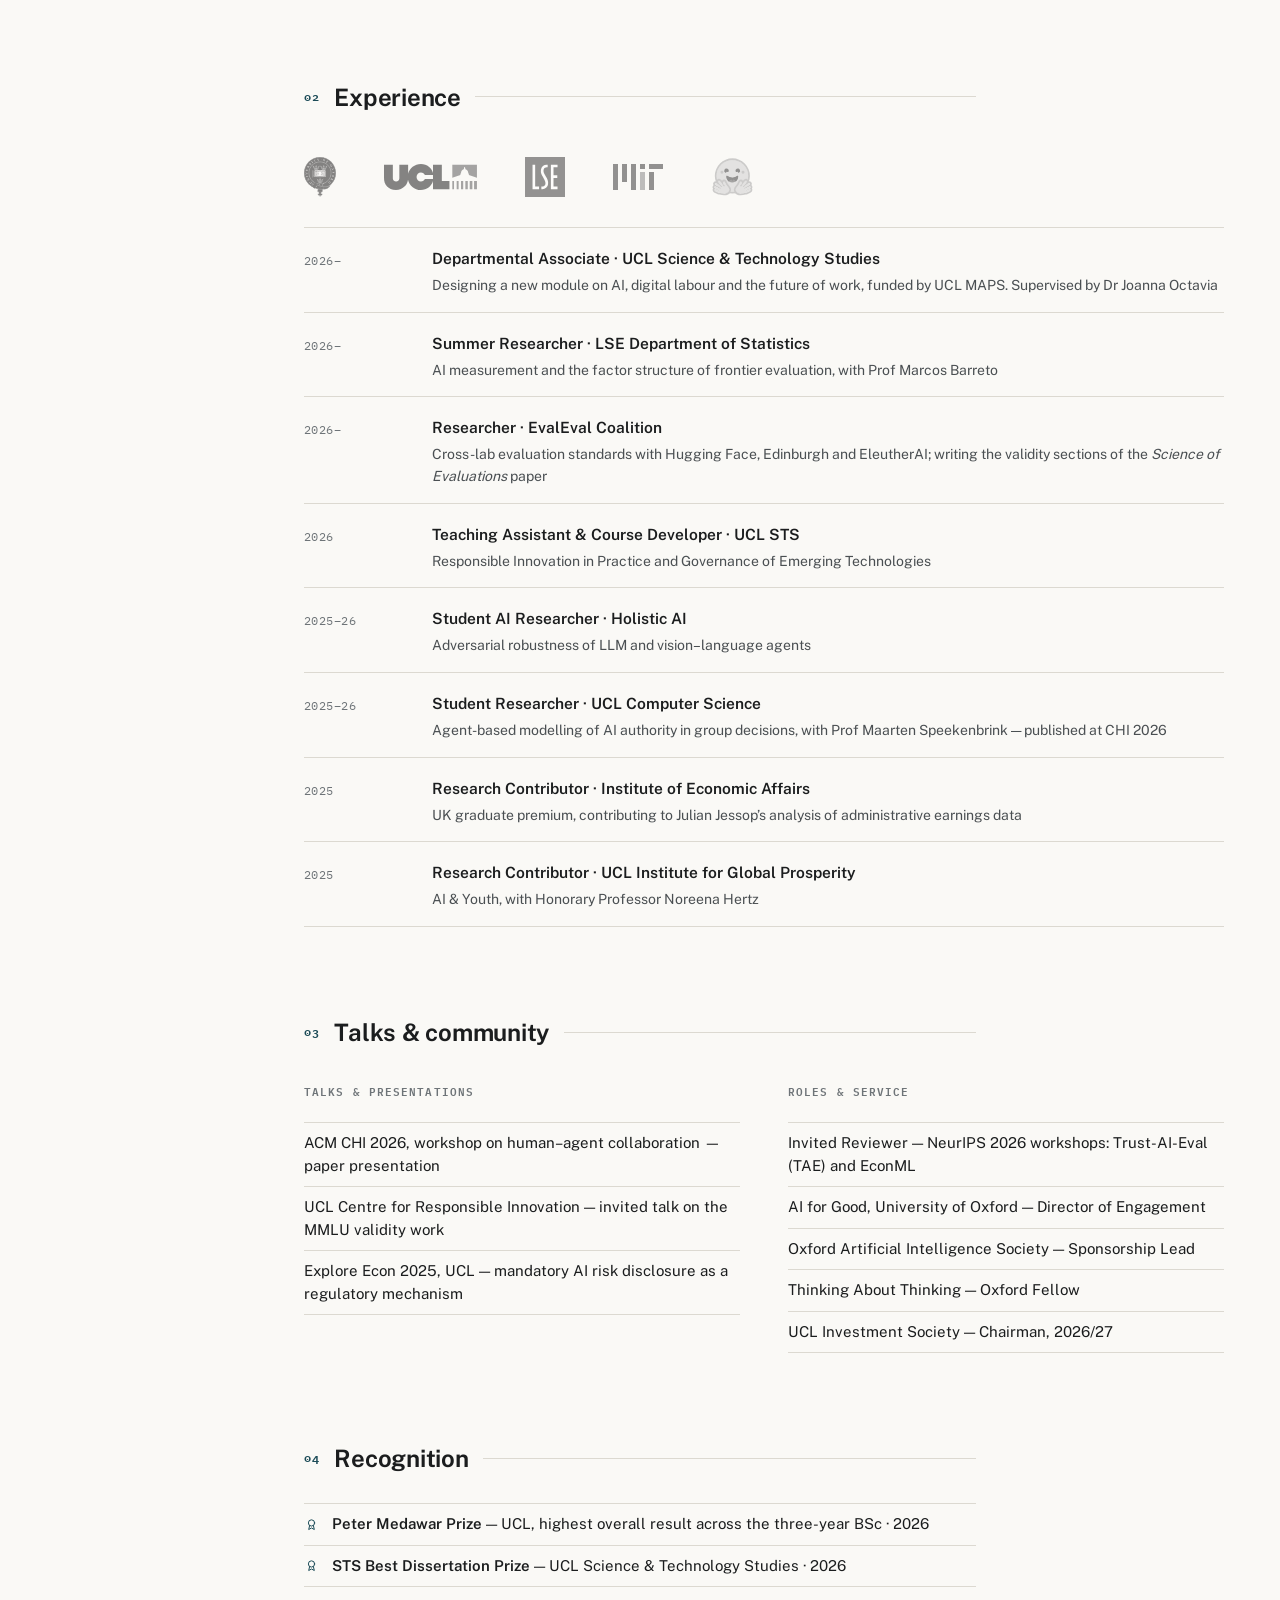
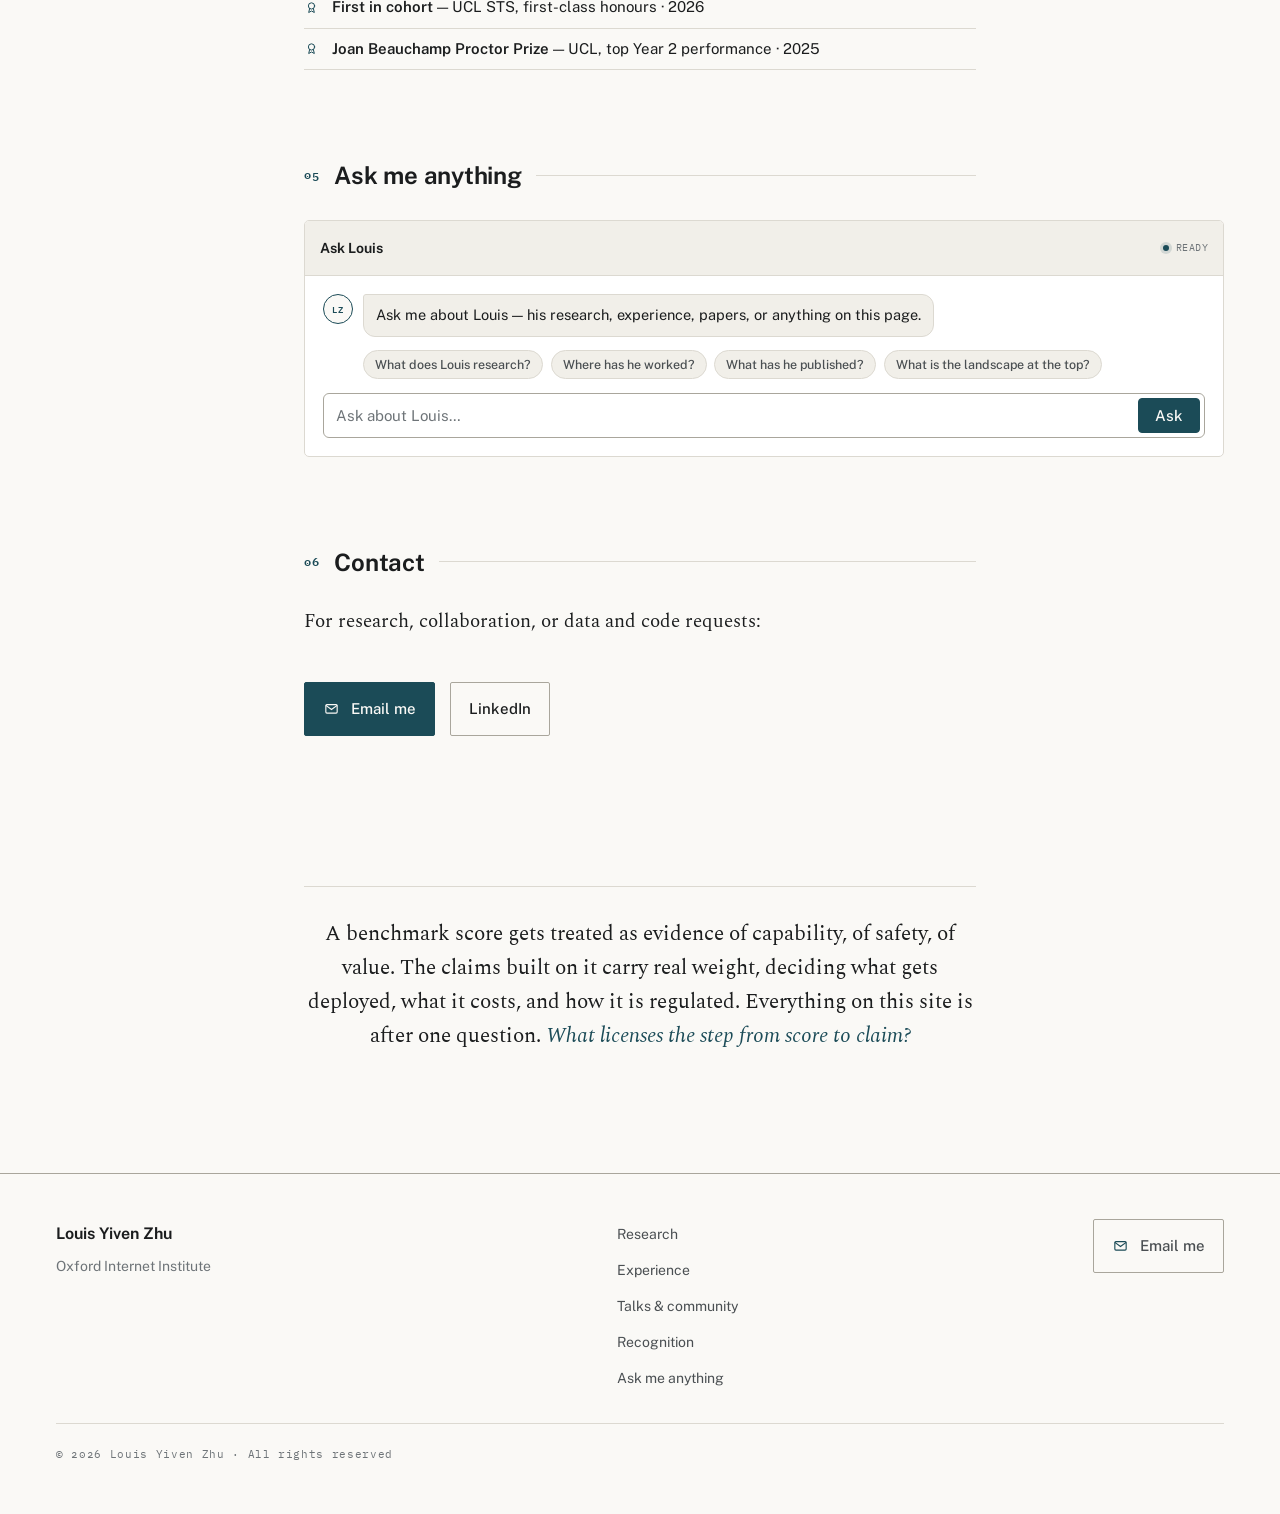
==== commit 36d876f4: "Add Who Makes the Future of Work (in preparation, with J. Octavia) Co-Authored-By: Claude Fable 5 <n" ====
--- a/index.html
+++ b/index.html
@@ -120,7 +120,7 @@
   <ul class="facts">
     <li class="fact"><svg class="icon"><use href="#i-cap"/></svg><span class="fact-k">University of Oxford</span><span class="fact-v">MSc, Oxford Internet Institute &middot; 2026&ndash;27</span></li>
     <li class="fact"><svg class="icon"><use href="#i-book"/></svg><span class="fact-k">UCL</span><span class="fact-v">BSc, Science &amp; Technology Studies &middot; 2023&ndash;26</span></li>
-    <li class="fact"><svg class="icon"><use href="#i-doc"/></svg><span class="fact-k">Research</span><span class="fact-v">10 active papers &middot; 1 in ACM proceedings &middot; 1 package</span></li>
+    <li class="fact"><svg class="icon"><use href="#i-doc"/></svg><span class="fact-k">Research</span><span class="fact-v">11 active papers &middot; 1 in ACM proceedings &middot; 1 package</span></li>
     <li class="fact"><svg class="icon"><use href="#i-chart"/></svg><span class="fact-k">Data Science &amp; ML</span><span class="fact-v">MITx MicroMasters &middot; Oxford &middot; LSE</span></li>
   </ul>
 </header>
@@ -213,6 +213,13 @@
       </article>
 
       <article class="pub">
+        <div class="pub-top"><span class="status is-pending">in preparation</span></div>
+        <h3 class="pub-title">Who Makes the Future of Work?</h3>
+        <p>Measurement, hidden labour and the evidence base behind claims about AI and work: who gets counted, and who does not.</p>
+        <p class="pub-meta">with Joanna Octavia, UCL &middot; funded by a UCL MAPS summer research internship &middot; aimed at the <em>International Labour Review</em></p>
+      </article>
+
+      <article class="pub">
         <div class="pub-top"><span class="status is-pending">release &mdash; Oct 2026</span></div>
         <h3 class="pub-title">benchprobe</h3>
         <p>A PyTorch package for psychometric analysis of benchmark score matrices: factor structure, item difficulty and reliability, so an evaluation can be audited in an afternoon.</p>
